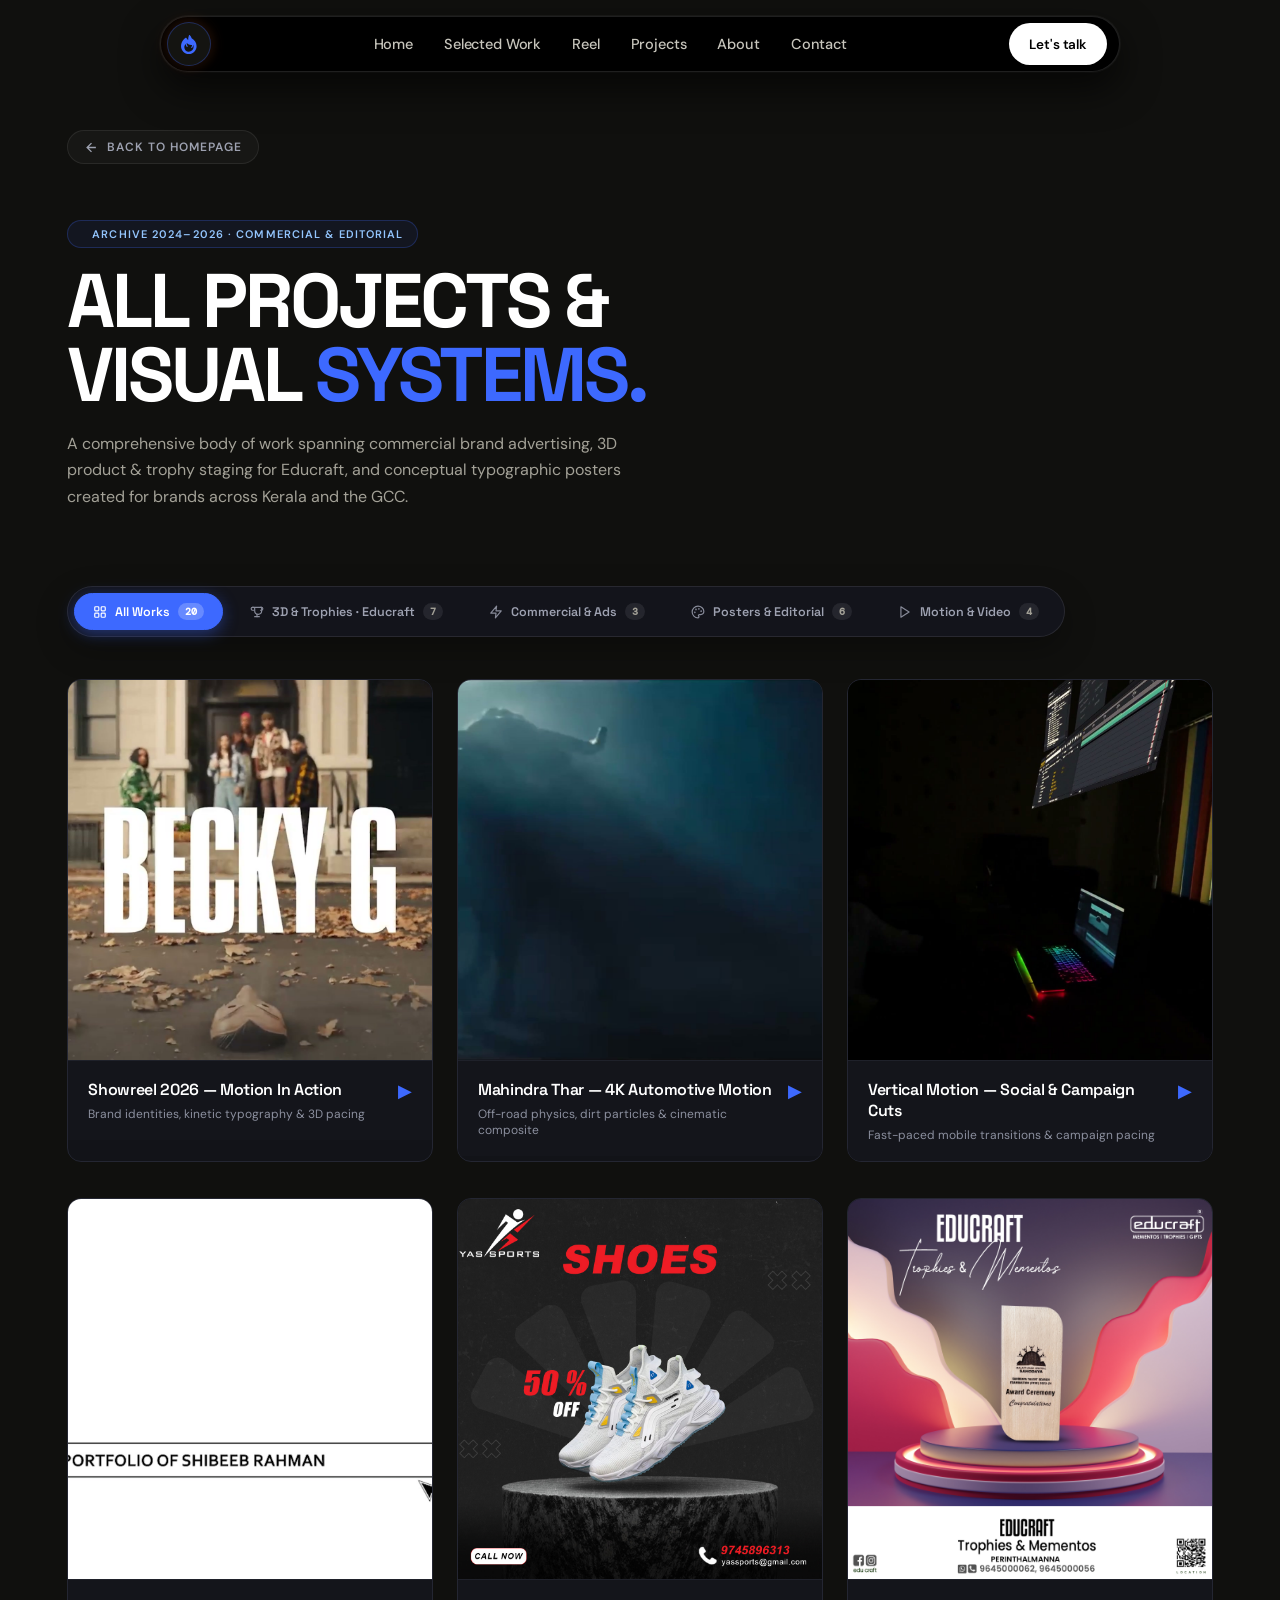
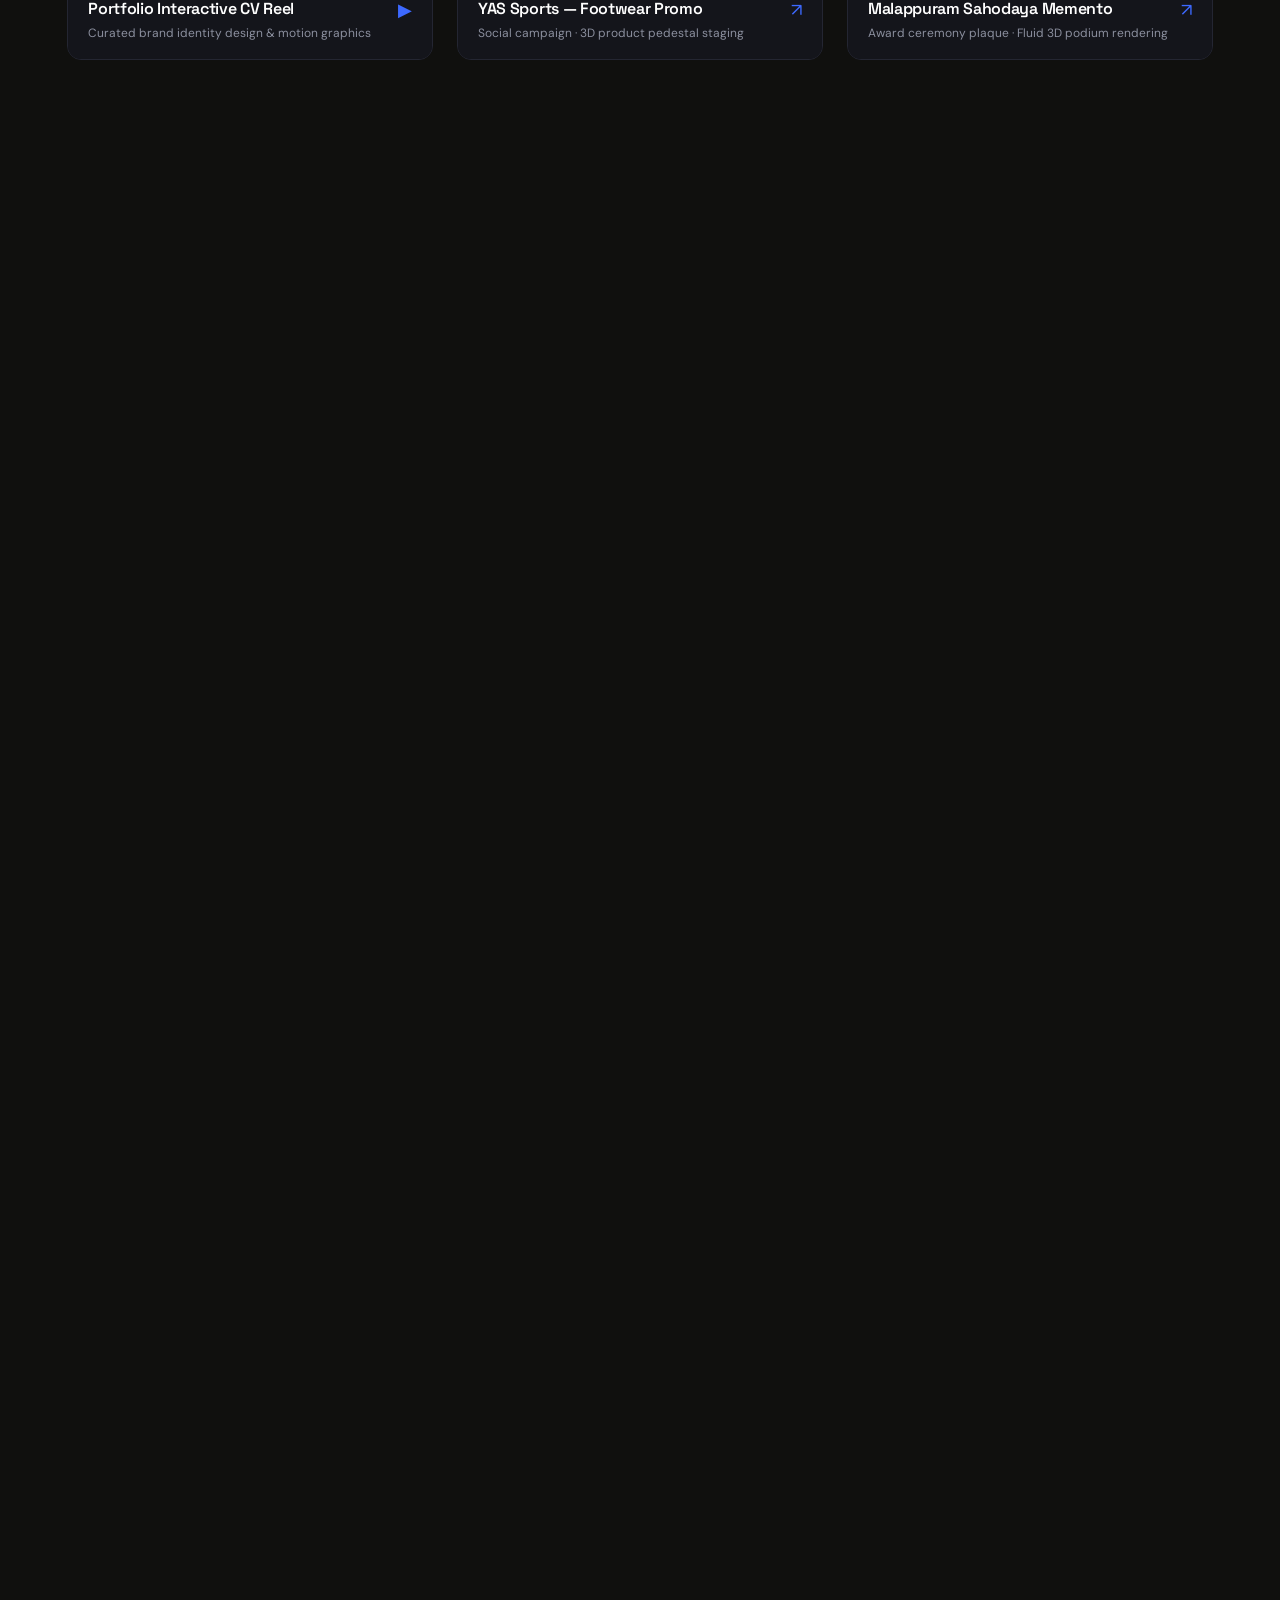
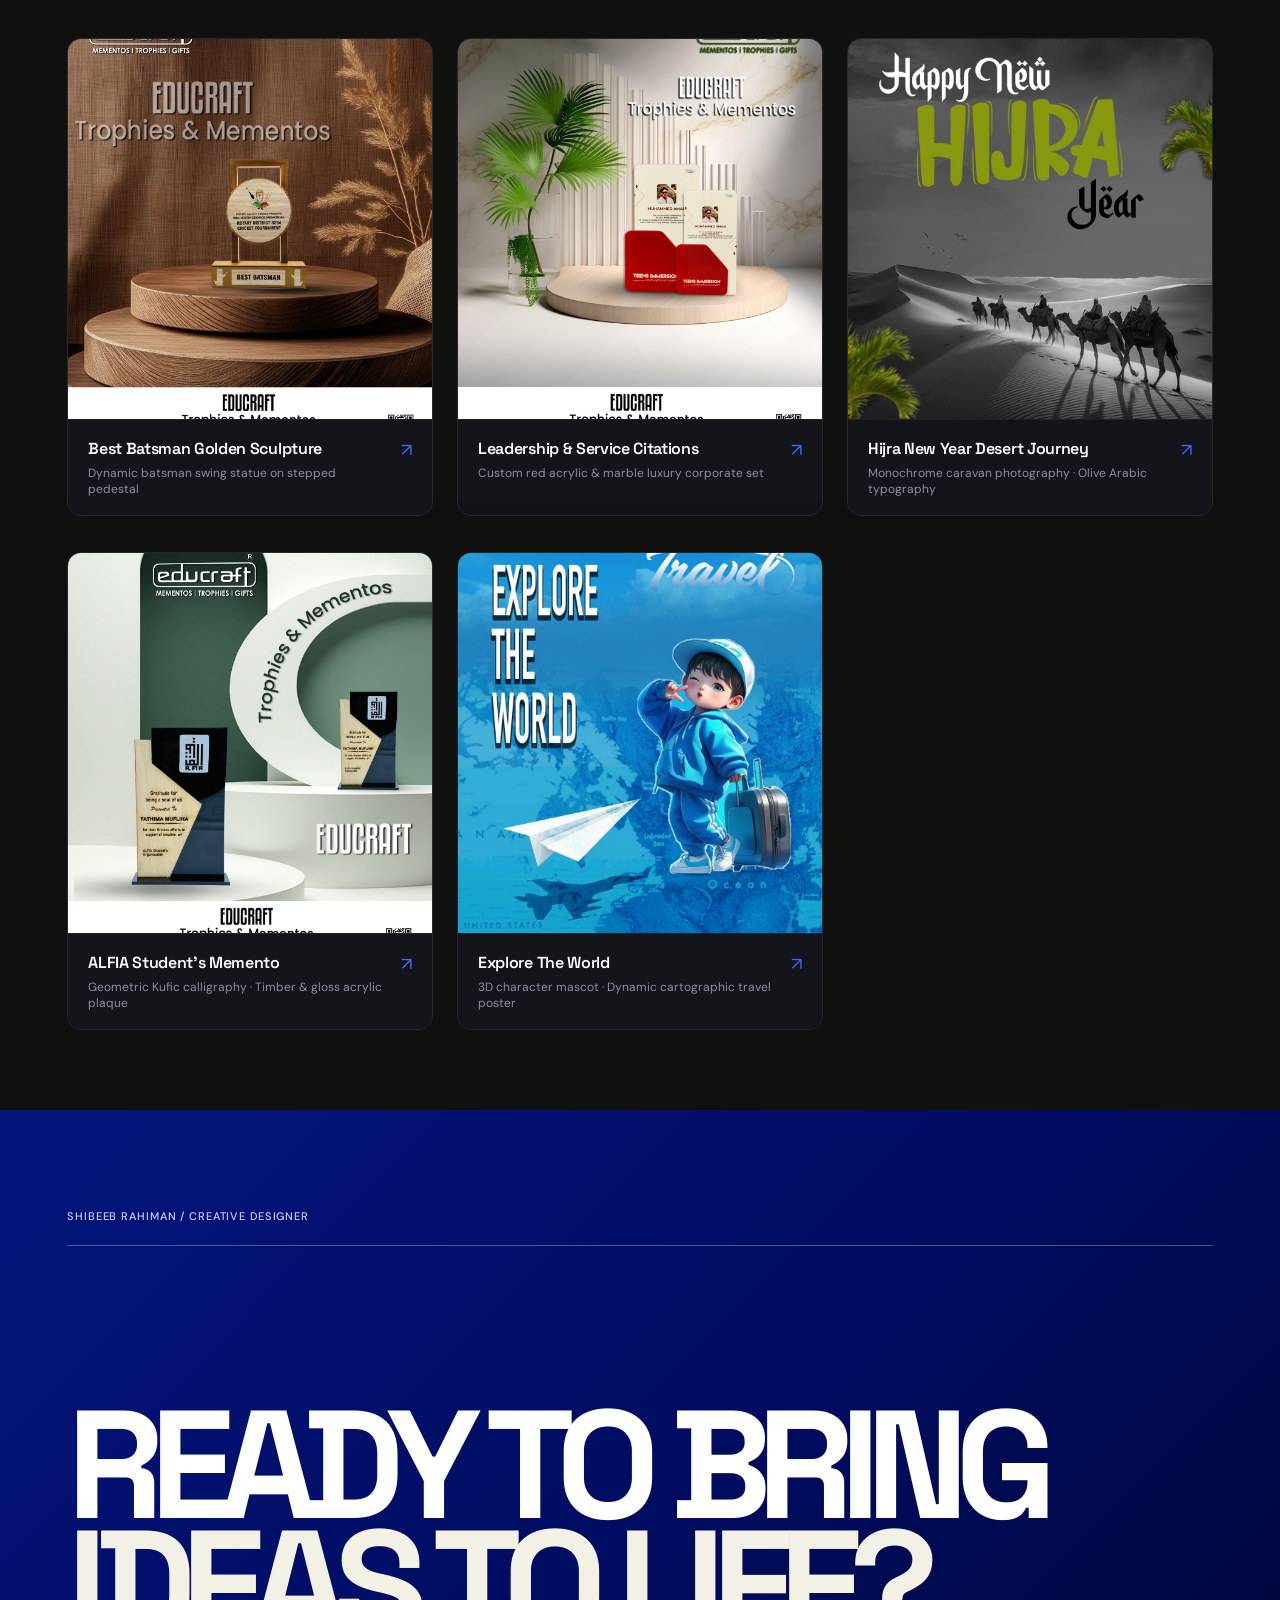
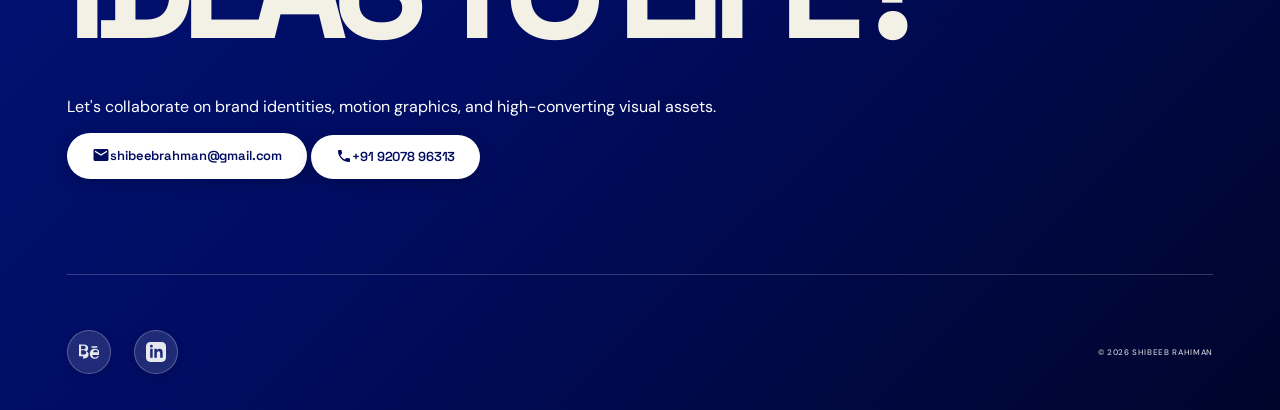
==== projects/index.html @ 52f2c15b "Add base href and directory index routes" ====
<!doctype html>
<html lang="en">
<head>
  <base href="/">
  <meta charset="utf-8">
  <meta name="viewport" content="width=device-width, initial-scale=1">
  <meta name="theme-color" content="#10100e">
  
  <!-- Primary Meta Tags -->
  <title>All Projects &amp; Visual Systems (20 Works) — Shibeeb Rahiman | Graphic &amp; Motion Designer</title>
  <meta name="title" content="All Projects &amp; Visual Systems (20 Works) — Shibeeb Rahiman | Graphic &amp; Motion Designer">
  <meta name="description" content="Explore all 20 commercial brand campaigns & motion films, 3D product &amp; trophy stagings for Educraft, and conceptual typography posters designed by Shibeeb Rahiman (Kerala &amp; Dubai).">
  <meta name="keywords" content="graphic designer portfolio, 3D product staging, educraft awards mementos, commercial poster design, motion designer kerala, brand identity designer dubai, sports typography poster">
  <meta name="author" content="Shibeeb Rahiman">
  <link rel="canonical" href="https://shibeeb-portfolio.onrender.com/projects">

  <!-- Open Graph / Facebook -->
  <meta property="og:type" content="website">
  <meta property="og:url" content="https://shibeeb-portfolio.onrender.com/projects">
  <meta property="og:title" content="All Projects &amp; Visual Systems (20 Works) — Shibeeb Rahiman">
  <meta property="og:description" content="Browse 20 client campaigns, 3D product stagings, and editorial typography posters with interactive category filters and high-res lightbox.">
  <meta property="og:image" content="assets/images/shibeeb-portrait.png">

  <!-- Twitter -->
  <meta property="twitter:card" content="summary_large_image">
  <meta property="twitter:url" content="https://shibeeb-portfolio.onrender.com/projects">
  <meta property="twitter:title" content="All Projects &amp; Visual Systems (20 Works) — Shibeeb Rahiman">
  <meta property="twitter:description" content="Commercial campaigns, 3D product &amp; trophy staging, motion films, and posters by Shibeeb Rahiman.">
  <meta property="twitter:image" content="assets/images/shibeeb-portrait.png">

  <!-- Geo & Local SEO -->
  <meta name="geo.region" content="IN-KL">
  <meta name="geo.placename" content="Kozhikode, Kerala, India">
  <meta name="geo.position" content="11.2588;75.7804">
  <meta name="ICBM" content="11.2588, 75.7804">

  <!-- Favicon -->
  <link rel="icon" type="image/svg+xml" href="assets/images/favicon.svg">
  <link rel="shortcut icon" href="assets/images/favicon.svg">

  <!-- Fonts -->
  <link rel="preconnect" href="https://fonts.googleapis.com">
  <link rel="preconnect" href="https://fonts.gstatic.com" crossorigin>
  <link href="https://fonts.googleapis.com/css2?family=DM+Mono:wght@400;500&family=DM+Sans:ital,wght@0,400;0,500;0,600;0,700;1,400;1,600&family=Space+Grotesk:wght@400;500;600;700&display=swap" rel="stylesheet">
  
  <!-- Stylesheets -->
  <link rel="stylesheet" href="assets/css/styles.css">

  <!-- JSON-LD Structured Data -->
  <script type="application/ld+json">
  {
    "@context": "https://schema.org",
    "@graph": [
      {
        "@type": "Person",
        "@id": "https://shibeeb-portfolio.onrender.com/#shibeeb-rahiman",
        "name": "Shibeeb Rahiman",
        "jobTitle": "Graphic & Motion Designer",
        "url": "https://shibeeb-portfolio.onrender.com/",
        "sameAs": [
          "https://www.behance.net",
          "https://www.linkedin.com"
        ]
      },
      {
        "@type": "CollectionPage",
        "@id": "https://shibeeb-portfolio.onrender.com/projects#collection",
        "url": "https://shibeeb-portfolio.onrender.com/projects",
        "name": "Complete Project Archive (20 Works) — Shibeeb Rahiman",
        "description": "Comprehensive gallery of 20 design projects spanning motion graphics, 3D trophy staging, commercial retail campaigns, and typography posters.",
        "isPartOf": { "@type": "WebSite", "url": "https://shibeeb-portfolio.onrender.com/" },
        "about": { "@id": "https://shibeeb-portfolio.onrender.com/#shibeeb-rahiman" }
      }
    ]
  }
  </script>
</head>
<body class="theme-obsidian">
  <div class="progress" id="progress"></div>
  <div class="pointer-glow" aria-hidden="true"></div>
  <div class="pill-nav-backdrop" id="pillNavBackdrop" aria-hidden="true"></div>

  <!-- Floating Pill Navbar -->
  <header class="pill-nav-container">
    <div class="pill-nav-bar" id="pillNav">
      <a class="pill-logo-btn" href="/" aria-label="Home" title="Shibeeb Rahiman">
        <span class="pill-flame-circle">
          <svg class="pill-flame-svg" viewBox="0 0 24 24" fill="none" xmlns="http://www.w3.org/2000/svg" aria-hidden="true">
            <path fill-rule="evenodd" clip-rule="evenodd" d="M12.7 2.1C12.4 2 12.1 2.2 12 2.5C11.3 4.5 11 6.2 11.1 7.7C10.4 7.1 9.7 6.3 9.2 5.4C9 5.1 8.6 5 8.3 5.2C7.1 5.9 6.1 6.9 5.3 8.1C4 9.9 3.3 12.1 3.3 14.4C3.3 19.1 7.1 22.9 11.8 22.9C16.5 22.9 20.3 19.1 20.3 14.4C20.3 10.7 18 7.4 14.9 5.7C14.5 4.4 13.8 3.2 12.7 2.1ZM11.8 20.4C9.1 20.4 6.9 18.2 6.9 15.5C6.9 14.1 7.5 12.9 8.4 12C8.5 13.1 8.9 14.1 9.5 15C9.7 15.3 10.1 15.3 10.4 15.1C10.7 14.9 10.7 14.5 10.5 14.2C9.8 13.3 9.4 12.1 9.5 10.9C10.8 12.2 12.5 13.1 14.4 13.1C14.8 13.1 15.1 13.1 15.4 13C15.3 13.9 15 14.7 14.5 15.4C14.3 15.7 14.4 16.1 14.7 16.3C15 16.5 15.3 16.4 15.5 16.1C16.2 15.1 16.6 14 16.7 12.8C16.9 13.5 17 14.3 17 15.1C17 18.2 14.7 20.4 11.8 20.4Z" fill="#3d69ff"/>
          </svg>
        </span>
      </a>

      <nav class="pill-nav-links" id="navlinks" aria-label="Main Navigation">
        <a href="/" class="pill-nav-item">Home</a>
        <a href="/#work" class="pill-nav-item">Selected Work</a>
        <a href="/#showreel" class="pill-nav-item">Reel</a>
        <a href="/projects" class="pill-nav-item active">Projects</a>
        <a href="/#about" class="pill-nav-item">About</a>
        <a href="#contact" class="pill-nav-item">Contact</a>
      </nav>

      <div class="pill-nav-right">
        <a href="/#contact" class="pill-email-btn" id="pillEmailBtn" aria-label="Let's talk">
          <span class="pill-email-text" id="pillEmailText">Let's talk</span>
        </a>

        <button class="pill-menu-toggle" id="pillMenuToggle" aria-label="Toggle navigation menu" aria-expanded="false">
          <svg class="icon-hamburger" viewBox="0 0 24 24" width="18" height="18" stroke="#ffffff" stroke-width="2.2" stroke-linecap="round" fill="none" aria-hidden="true">
            <line x1="4" y1="7" x2="20" y2="7"></line>
            <line x1="4" y1="17" x2="20" y2="17"></line>
          </svg>
          <svg class="icon-close" viewBox="0 0 24 24" width="18" height="18" stroke="#ffffff" stroke-width="2.4" stroke-linecap="round" fill="none" aria-hidden="true">
            <line x1="18" y1="6" x2="6" y2="18"></line>
            <line x1="6" y1="6" x2="18" y2="18"></line>
          </svg>
        </button>
      </div>
    </div>

    <!-- Mobile Dropdown Menu -->
    <div class="pill-mobile-dropdown" id="pillMobileDropdown" aria-hidden="true">
      <nav class="mobile-nav-list" aria-label="Mobile Navigation">
        <a href="/" class="mobile-nav-link">Home</a>
        <a href="/#work" class="mobile-nav-link">Selected Work</a>
        <a href="/#showreel" class="mobile-nav-link">Reel</a>
        <a href="/projects" class="mobile-nav-link active">Projects ↗</a>
        <a href="/#about" class="mobile-nav-link">About</a>
        <a href="/#contact" class="mobile-nav-link">Contact</a>
        <div class="mobile-nav-divider"></div>
        <a href="/#contact" class="mobile-talk-cta">
          <span>Let's talk</span>
          <svg viewBox="0 0 24 24" width="16" height="16" fill="none" stroke="currentColor" stroke-width="2"><path d="M5 12h14M12 5l7 7-7 7"/></svg>
        </a>
      </nav>
    </div>
  </header>

  <main class="projects-page-wrap wrap">
    <!-- Top Action Breadcrumb Bar -->
    <div style="display: flex; justify-content: space-between; align-items: center; margin-bottom: 24px;">
      <a href="/" class="projects-back-btn">
        <svg viewBox="0 0 24 24" width="15" height="15" fill="none" stroke="currentColor" stroke-width="2.2"><path d="M19 12H5M12 19l-7-7 7-7"/></svg>
        <span>BACK TO HOMEPAGE</span>
      </a>
      
    </div>

    <!-- Elevated Page Header & Capsule Stats -->
    <div class="projects-header-grid">
      <div class="projects-header-left">
        <div class="archive-live-pill">
          <span class="pulse-dot"></span>
          <span>ARCHIVE 2024–2026 · COMMERCIAL &amp; EDITORIAL</span>
        </div>
        <h1>ALL PROJECTS &amp;<br>VISUAL <span>SYSTEMS.</span></h1>
        <p class="projects-lead-text">A comprehensive body of work spanning commercial brand advertising, 3D product &amp; trophy staging for Educraft, and conceptual typographic posters created for brands across Kerala and the GCC.</p>
      </div>
    </div>

    <!-- Category Filter Tabs with SVG Icons and Count Badges -->
    <div class="work-filter-bar" role="tablist" aria-label="Filter works by category">
      <button type="button" class="work-filter-pill active" data-filter="all">
        <svg class="filter-tab-svg" viewBox="0 0 24 24" width="14" height="14" fill="none" stroke="currentColor" stroke-width="2" stroke-linecap="round" stroke-linejoin="round" aria-hidden="true">
          <rect x="3" y="3" width="7" height="7" rx="1.5"></rect>
          <rect x="14" y="3" width="7" height="7" rx="1.5"></rect>
          <rect x="14" y="14" width="7" height="7" rx="1.5"></rect>
          <rect x="3" y="14" width="7" height="7" rx="1.5"></rect>
        </svg>
        <span>All Works</span>
        <span class="tab-count">20</span>
      </button>
      <button type="button" class="work-filter-pill" data-filter="educraft">
        <svg class="filter-tab-svg" viewBox="0 0 24 24" width="14" height="14" fill="none" stroke="currentColor" stroke-width="2" stroke-linecap="round" stroke-linejoin="round" aria-hidden="true">
          <path d="M6 9H4.5a2.5 2.5 0 0 1 0-5H6"></path>
          <path d="M18 9h1.5a2.5 2.5 0 0 0 0-5H18"></path>
          <path d="M4 4h16v6a6 6 0 0 1-12 0V4z"></path>
          <path d="M12 16v4"></path>
          <path d="M8 20h8"></path>
        </svg>
        <span>3D &amp; Trophies · Educraft</span>
        <span class="tab-count">7</span>
      </button>
      <button type="button" class="work-filter-pill" data-filter="ads">
        <svg class="filter-tab-svg" viewBox="0 0 24 24" width="14" height="14" fill="none" stroke="currentColor" stroke-width="2" stroke-linecap="round" stroke-linejoin="round" aria-hidden="true">
          <polygon points="13 2 3 14 12 14 11 22 21 10 12 10 13 2"></polygon>
        </svg>
        <span>Commercial &amp; Ads</span>
        <span class="tab-count">3</span>
      </button>
      <button type="button" class="work-filter-pill" data-filter="posters">
        <svg class="filter-tab-svg" viewBox="0 0 24 24" width="14" height="14" fill="none" stroke="currentColor" stroke-width="2" stroke-linecap="round" stroke-linejoin="round" aria-hidden="true">
          <circle cx="13.5" cy="6.5" r=".5" fill="currentColor"></circle>
          <circle cx="17.5" cy="10.5" r=".5" fill="currentColor"></circle>
          <circle cx="8.5" cy="7.5" r=".5" fill="currentColor"></circle>
          <circle cx="6.5" cy="12.5" r=".5" fill="currentColor"></circle>
          <path d="M12 2C6.5 2 2 6.5 2 12s4.5 10 10 10c.926 0 1.648-.746 1.648-1.688 0-.437-.18-.835-.437-1.125-.29-.289-.438-.652-.438-1.125a1.64 1.64 0 0 1 1.668-1.668h1.996c3.051 0 5.555-2.503 5.555-5.554C21.965 6.012 17.461 2 12 2z"></path>
        </svg>
        <span>Posters &amp; Editorial</span>
        <span class="tab-count">6</span>
      </button>
      <button type="button" class="work-filter-pill" data-filter="motion">
        <svg class="filter-tab-svg" viewBox="0 0 24 24" width="14" height="14" fill="none" stroke="currentColor" stroke-width="2" stroke-linecap="round" stroke-linejoin="round" aria-hidden="true">
          <polygon points="5 3 19 12 5 21 5 3"></polygon>
        </svg>
        <span>Motion &amp; Video</span>
        <span class="tab-count">4</span>
      </button>
    </div>

    <!-- Full 20 Project Grid -->
    <div class="portfolio-grid" id="portfolioGrid">
        <!-- Motion 1: Showreel 2026 -->
        <article class="portfolio-card reveal" data-category="motion" data-index="0" data-src="assets/images/posters/showreel-thumb.jpg" data-video-src="assets/videos/shibeeb-showreel.mp4" data-title="Showreel 2026 — Motion In Action" data-badge="SHOWREEL · 00:30" data-desc="Brand identities, kinetic typography &amp; 3D pacing">
          <div class="portfolio-img-box">
            <img src="assets/images/posters/showreel-thumb.jpg" alt="Showreel 2026 Motion Direction" loading="lazy">
            <div class="portfolio-zoom-hint mono">WATCH FILM ▶</div>
          </div>
          <div class="project-caption">
            <div>
              <h3>Showreel 2026 — Motion In Action</h3>
              <p>Brand identities, kinetic typography &amp; 3D pacing</p>
            </div>
            <span class="card-arrow" aria-hidden="true">▶</span>
          </div>
        </article>

        <!-- Motion 2: Mahindra Thar 4K -->
        <article class="portfolio-card reveal" data-category="motion" data-index="1" data-src="assets/images/posters/car-video-thumb.jpg" data-video-src="assets/videos/cinematic-car-reel.mp4" data-title="Mahindra Thar — 4K Automotive Motion" data-badge="AUTOMOTIVE · 00:58" data-desc="Off-road physics, dirt particles &amp; cinematic composite">
          <div class="portfolio-img-box">
            <img src="assets/images/posters/car-video-thumb.jpg" alt="Mahindra Thar 4K Automotive Reel" loading="lazy">
            <div class="portfolio-zoom-hint mono">WATCH FILM ▶</div>
          </div>
          <div class="project-caption">
            <div>
              <h3>Mahindra Thar — 4K Automotive Motion</h3>
              <p>Off-road physics, dirt particles &amp; cinematic composite</p>
            </div>
            <span class="card-arrow" aria-hidden="true">▶</span>
          </div>
        </article>

        <!-- Motion 3: Vertical Social Reel -->
        <article class="portfolio-card reveal" data-category="motion" data-index="2" data-src="assets/images/posters/final-out-thumb.jpg" data-video-src="assets/videos/social-motion-reel.mp4" data-title="Vertical Motion — Social &amp; Campaign Cuts" data-badge="SOCIAL REEL · 00:24" data-desc="Fast-paced mobile transitions &amp; campaign pacing">
          <div class="portfolio-img-box">
            <img src="assets/images/posters/final-out-thumb.jpg" alt="Vertical Motion Campaign Cut" loading="lazy">
            <div class="portfolio-zoom-hint mono">WATCH FILM ▶</div>
          </div>
          <div class="project-caption">
            <div>
              <h3>Vertical Motion — Social &amp; Campaign Cuts</h3>
              <p>Fast-paced mobile transitions &amp; campaign pacing</p>
            </div>
            <span class="card-arrow" aria-hidden="true">▶</span>
          </div>
        </article>

        <!-- Motion 4: Portfolio Interactive CV -->
        <article class="portfolio-card reveal" data-category="motion" data-index="3" data-src="assets/images/posters/reel-frame.jpg" data-video-src="assets/videos/shibeeb-cv.mp4" data-title="Portfolio Interactive CV Reel" data-badge="PORTFOLIO · 00:46" data-desc="Curated brand identity design &amp; motion graphics">
          <div class="portfolio-img-box">
            <img src="assets/images/posters/reel-frame.jpg" alt="Portfolio Interactive CV Reel" loading="lazy">
            <div class="portfolio-zoom-hint mono">WATCH FILM ▶</div>
          </div>
          <div class="project-caption">
            <div>
              <h3>Portfolio Interactive CV Reel</h3>
              <p>Curated brand identity design &amp; motion graphics</p>
            </div>
            <span class="card-arrow" aria-hidden="true">▶</span>
          </div>
        </article>

        <!-- 1: YAS Sports — Footwear Promo -->
        <article class="portfolio-card reveal" data-category="ads" data-index="0" data-src="assets/images/posters/yas-sports-shoes-promo.jpg" data-title="YAS Sports — Footwear Promo" data-badge="COMMERCIAL AD" data-desc="Social campaign · 3D product pedestal staging">
          <div class="portfolio-img-box">
            <img src="assets/images/posters/yas-sports-shoes-promo.jpg" alt="YAS Sports 50% Off Footwear Campaign" loading="lazy">
            <div class="portfolio-zoom-hint mono">VIEW FULL ↗</div>
          </div>
          <div class="project-caption">
            <div>
              <h3>YAS Sports — Footwear Promo</h3>
              <p>Social campaign · 3D product pedestal staging</p>
            </div>
            <span class="card-arrow" aria-hidden="true">↗</span>
          </div>
        </article>

        <!-- 2: Malappuram Sahodaya Memento -->
        <article class="portfolio-card reveal" data-category="educraft" data-index="1" data-src="assets/images/posters/educraft-sahodaya-memento.png" data-title="Malappuram Sahodaya Memento" data-badge="3D PRODUCT · EDUCRAFT" data-desc="Award ceremony plaque · Fluid 3D podium rendering">
          <div class="portfolio-img-box">
            <img src="assets/images/posters/educraft-sahodaya-memento.png" alt="Malappuram Sahodaya Award Ceremony Memento" loading="lazy">
            <div class="portfolio-zoom-hint mono">VIEW FULL ↗</div>
          </div>
          <div class="project-caption">
            <div>
              <h3>Malappuram Sahodaya Memento</h3>
              <p>Award ceremony plaque · Fluid 3D podium rendering</p>
            </div>
            <span class="card-arrow" aria-hidden="true">↗</span>
          </div>
        </article>

        <!-- 3: Sachin Tendulkar Tribute -->
        <article class="portfolio-card reveal" data-category="posters" data-index="2" data-src="assets/images/posters/sachin-tendulkar-god-of-cricket.jpg" data-title="Sachin Tendulkar Tribute" data-badge="SPORTS POSTER" data-desc="Monochrome triptych study · Celebratory typography">
          <div class="portfolio-img-box">
            <img src="assets/images/posters/sachin-tendulkar-god-of-cricket.jpg" alt="Sachin Tendulkar God of Cricket Typography Poster" loading="lazy">
            <div class="portfolio-zoom-hint mono">VIEW FULL ↗</div>
          </div>
          <div class="project-caption">
            <div>
              <h3>Sachin Tendulkar Tribute</h3>
              <p>Monochrome triptych study · Celebratory typography</p>
            </div>
            <span class="card-arrow" aria-hidden="true">↗</span>
          </div>
        </article>

        <!-- 4: OffLimits Cricket Spikes -->
        <article class="portfolio-card reveal" data-category="ads" data-index="3" data-src="assets/images/posters/offlimits-cricket-shoes-ad.jpg" data-title="OffLimits Cricket Spikes" data-badge="COMMERCIAL AD" data-desc="Performance footwear launch · Dynamic turf particles">
          <div class="portfolio-img-box">
            <img src="assets/images/posters/offlimits-cricket-shoes-ad.jpg" alt="OffLimits Cricket Shoes Commercial Campaign" loading="lazy">
            <div class="portfolio-zoom-hint mono">VIEW FULL ↗</div>
          </div>
          <div class="project-caption">
            <div>
              <h3>OffLimits Cricket Spikes</h3>
              <p>Performance footwear launch · Dynamic turf particles</p>
            </div>
            <span class="card-arrow" aria-hidden="true">↗</span>
          </div>
        </article>

        <!-- 5: Championship Series Trophies -->
        <article class="portfolio-card reveal" data-category="educraft" data-index="4" data-src="assets/images/posters/educraft-podium-trophies.png" data-title="Championship Series Trophies" data-badge="3D STAGING · EDUCRAFT" data-desc="1st, 2nd & 3rd place podium · Polished acrylic & gold">
          <div class="portfolio-img-box">
            <img src="assets/images/posters/educraft-podium-trophies.png" alt="Educraft Podium Championship Series Trophies" loading="lazy">
            <div class="portfolio-zoom-hint mono">VIEW FULL ↗</div>
          </div>
          <div class="project-caption">
            <div>
              <h3>Championship Series Trophies</h3>
              <p>1st, 2nd & 3rd place podium · Polished acrylic & gold</p>
            </div>
            <span class="card-arrow" aria-hidden="true">↗</span>
          </div>
        </article>

        <!-- 6: Mahindra Thar: Explore The Impossible -->
        <article class="portfolio-card reveal" data-category="posters" data-index="5" data-src="assets/images/posters/mahindra-thar-automotive-poster.jpg" data-title="Mahindra Thar: Explore The Impossible" data-badge="AUTOMOTIVE POSTER" data-desc="Cinematic off-road composite · High-energy dirt trail">
          <div class="portfolio-img-box">
            <img src="assets/images/posters/mahindra-thar-automotive-poster.jpg" alt="Mahindra Thar Automotive Concept Poster" loading="lazy">
            <div class="portfolio-zoom-hint mono">VIEW FULL ↗</div>
          </div>
          <div class="project-caption">
            <div>
              <h3>Mahindra Thar: Explore The Impossible</h3>
              <p>Cinematic off-road composite · High-energy dirt trail</p>
            </div>
            <span class="card-arrow" aria-hidden="true">↗</span>
          </div>
        </article>

        <!-- 7: MN LY Menswear Fashion Hub -->
        <article class="portfolio-card reveal" data-category="ads" data-index="6" data-src="assets/images/posters/mnly-fashion-hub-launch.jpg" data-title="MN LY Menswear Fashion Hub" data-badge="BRAND LAUNCH" data-desc="Retail fashion launch · Modern warm neutral layout">
          <div class="portfolio-img-box">
            <img src="assets/images/posters/mnly-fashion-hub-launch.jpg" alt="MN LY Fashion Hub Retail Launch Poster" loading="lazy">
            <div class="portfolio-zoom-hint mono">VIEW FULL ↗</div>
          </div>
          <div class="project-caption">
            <div>
              <h3>MN LY Menswear Fashion Hub</h3>
              <p>Retail fashion launch · Modern warm neutral layout</p>
            </div>
            <span class="card-arrow" aria-hidden="true">↗</span>
          </div>
        </article>

        <!-- 8: Move Your World -->
        <article class="portfolio-card reveal" data-category="posters" data-index="7" data-src="assets/images/posters/move-your-world-poster.jpeg" data-title="Move Your World" data-badge="EDITORIAL POSTER" data-desc="Astronaut & planetary cosmic collage · Swiss type">
          <div class="portfolio-img-box">
            <img src="assets/images/posters/move-your-world-poster.jpeg" alt="Move Your World Conceptual Design Poster" loading="lazy">
            <div class="portfolio-zoom-hint mono">VIEW FULL ↗</div>
          </div>
          <div class="project-caption">
            <div>
              <h3>Move Your World</h3>
              <p>Astronaut & planetary cosmic collage · Swiss type</p>
            </div>
            <span class="card-arrow" aria-hidden="true">↗</span>
          </div>
        </article>

        <!-- 9: MSAT 2024 Excellence Award -->
        <article class="portfolio-card reveal" data-category="educraft" data-index="8" data-src="assets/images/posters/educraft-msat-excellence-award.png" data-title="MSAT 2024 Excellence Award" data-badge="AWARD DESIGN · EDUCRAFT" data-desc="Star & wing gold insignia · Laser-cut clear acrylic">
          <div class="portfolio-img-box">
            <img src="assets/images/posters/educraft-msat-excellence-award.png" alt="MSAT 2024 Academic Excellence Award Memento" loading="lazy">
            <div class="portfolio-zoom-hint mono">VIEW FULL ↗</div>
          </div>
          <div class="project-caption">
            <div>
              <h3>MSAT 2024 Excellence Award</h3>
              <p>Star & wing gold insignia · Laser-cut clear acrylic</p>
            </div>
            <span class="card-arrow" aria-hidden="true">↗</span>
          </div>
        </article>

        <!-- 10: World Population Day -->
        <article class="portfolio-card reveal" data-category="posters" data-index="9" data-src="assets/images/posters/world-population-day-poster.jpg" data-title="World Population Day" data-badge="AWARENESS POSTER" data-desc="Minimalist continuous line-art · Planetary demographic">
          <div class="portfolio-img-box">
            <img src="assets/images/posters/world-population-day-poster.jpg" alt="World Population Day Conceptual Line Art Poster" loading="lazy">
            <div class="portfolio-zoom-hint mono">VIEW FULL ↗</div>
          </div>
          <div class="project-caption">
            <div>
              <h3>World Population Day</h3>
              <p>Minimalist continuous line-art · Planetary demographic</p>
            </div>
            <span class="card-arrow" aria-hidden="true">↗</span>
          </div>
        </article>

        <!-- 11: Rotary Cricket League Set -->
        <article class="portfolio-card reveal" data-category="educraft" data-index="10" data-src="assets/images/posters/educraft-rotary-cricket-awards.png" data-title="Rotary Cricket League Set" data-badge="SPORTS TROPHIES · EDUCRAFT" data-desc="Bowler & batsman cutouts on frosted trophy bases">
          <div class="portfolio-img-box">
            <img src="assets/images/posters/educraft-rotary-cricket-awards.png" alt="Rotary Cricket League Custom Tournament Trophies" loading="lazy">
            <div class="portfolio-zoom-hint mono">VIEW FULL ↗</div>
          </div>
          <div class="project-caption">
            <div>
              <h3>Rotary Cricket League Set</h3>
              <p>Bowler & batsman cutouts on frosted trophy bases</p>
            </div>
            <span class="card-arrow" aria-hidden="true">↗</span>
          </div>
        </article>

        <!-- 12: Best Batsman Golden Sculpture -->
        <article class="portfolio-card reveal" data-category="educraft" data-index="11" data-src="assets/images/posters/educraft-best-batsman-award.png" data-title="Best Batsman Golden Sculpture" data-badge="3D PRODUCT · EDUCRAFT" data-desc="Dynamic batsman swing statue on stepped pedestal">
          <div class="portfolio-img-box">
            <img src="assets/images/posters/educraft-best-batsman-award.png" alt="Educraft Best Batsman Golden Cricket Trophy" loading="lazy">
            <div class="portfolio-zoom-hint mono">VIEW FULL ↗</div>
          </div>
          <div class="project-caption">
            <div>
              <h3>Best Batsman Golden Sculpture</h3>
              <p>Dynamic batsman swing statue on stepped pedestal</p>
            </div>
            <span class="card-arrow" aria-hidden="true">↗</span>
          </div>
        </article>

        <!-- 13: Leadership & Service Citations -->
        <article class="portfolio-card reveal" data-category="educraft" data-index="12" data-src="assets/images/posters/educraft-leadership-acrylic-plaque.png" data-title="Leadership & Service Citations" data-badge="CORPORATE AWARDS" data-desc="Custom red acrylic & marble luxury corporate set">
          <div class="portfolio-img-box">
            <img src="assets/images/posters/educraft-leadership-acrylic-plaque.png" alt="Educraft Corporate Leadership Recognition Plaques" loading="lazy">
            <div class="portfolio-zoom-hint mono">VIEW FULL ↗</div>
          </div>
          <div class="project-caption">
            <div>
              <h3>Leadership & Service Citations</h3>
              <p>Custom red acrylic & marble luxury corporate set</p>
            </div>
            <span class="card-arrow" aria-hidden="true">↗</span>
          </div>
        </article>

        <!-- 14: Hijra New Year Desert Journey -->
        <article class="portfolio-card reveal" data-category="posters" data-index="13" data-src="assets/images/posters/hijra-new-year-poster.jpg" data-title="Hijra New Year Desert Journey" data-badge="CULTURAL DESIGN" data-desc="Monochrome caravan photography · Olive Arabic typography">
          <div class="portfolio-img-box">
            <img src="assets/images/posters/hijra-new-year-poster.jpg" alt="Happy New Hijra Year Desert Journey Poster" loading="lazy">
            <div class="portfolio-zoom-hint mono">VIEW FULL ↗</div>
          </div>
          <div class="project-caption">
            <div>
              <h3>Hijra New Year Desert Journey</h3>
              <p>Monochrome caravan photography · Olive Arabic typography</p>
            </div>
            <span class="card-arrow" aria-hidden="true">↗</span>
          </div>
        </article>

        <!-- 15: ALFIA Student's Memento -->
        <article class="portfolio-card reveal" data-category="educraft" data-index="14" data-src="assets/images/posters/educraft-arabic-calligraphy-memento.png" data-title="ALFIA Student's Memento" data-badge="ARABIC TYPE · EDUCRAFT" data-desc="Geometric Kufic calligraphy · Timber & gloss acrylic plaque">
          <div class="portfolio-img-box">
            <img src="assets/images/posters/educraft-arabic-calligraphy-memento.png" alt="ALFIA Arabic Calligraphy Wood & Acrylic Memento" loading="lazy">
            <div class="portfolio-zoom-hint mono">VIEW FULL ↗</div>
          </div>
          <div class="project-caption">
            <div>
              <h3>ALFIA Student's Memento</h3>
              <p>Geometric Kufic calligraphy · Timber & gloss acrylic plaque</p>
            </div>
            <span class="card-arrow" aria-hidden="true">↗</span>
          </div>
        </article>

        <!-- 16: Explore The World -->
        <article class="portfolio-card reveal" data-category="posters" data-index="15" data-src="assets/images/posters/explore-the-world-travel-poster.jpg" data-title="Explore The World" data-badge="TRAVEL POSTER" data-desc="3D character mascot · Dynamic cartographic travel poster">
          <div class="portfolio-img-box">
            <img src="assets/images/posters/explore-the-world-travel-poster.jpg" alt="Explore The World 3D Travel Character Poster" loading="lazy">
            <div class="portfolio-zoom-hint mono">VIEW FULL ↗</div>
          </div>
          <div class="project-caption">
            <div>
              <h3>Explore The World</h3>
              <p>3D character mascot · Dynamic cartographic travel poster</p>
            </div>
            <span class="card-arrow" aria-hidden="true">↗</span>
          </div>
        </article>
    </div>
  </main>

  <!-- Master Footer -->
  <footer id="contact" class="footer section">
    <div class="wrap footer-wrap">
      <div class="footer-top">
        <span class="mono">SHIBEEB RAHIMAN / CREATIVE DESIGNER</span>
        <div class="availability mono"><span class="pulse-dot"></span>AVAILABLE FOR SELECT PROJECTS · 2026</div>
      </div>
      <div class="footer-middle">
        <div class="footer-cta-col">
          <h2>READY TO BRING<br><span>IDEAS TO LIFE?</span></h2>
          <p>Let's collaborate on brand identities, motion graphics, and high-converting visual assets.</p>
          <div class="footer-action-row">
            <a href="mailto:shibeebrahman@gmail.com" class="contact-pill-button contact-pill-button-main" aria-label="Contact Shibeeb Rahiman">
              <span class="contact-pill-icon">
                <svg viewBox="0 0 24 24" width="18" height="18" fill="currentColor" aria-hidden="true">
                  <path d="M20 4H4c-1.1 0-1.99.9-1.99 2L2 18c0 1.1.9 2 2 2h16c1.1 0 2-.9 2-2V6c0-1.1-.9-2-2-2zm0 4l-8 5-8-5V6l8 5 8-5v2z"/>
                </svg>
              </span>
              <span class="contact-pill-label">shibeebrahman@gmail.com</span>
            </a>
            <a href="tel:+919207896313" class="contact-pill-button contact-pill-button-sub" aria-label="Call Shibeeb Rahiman">
              <span class="contact-pill-icon">
                <svg viewBox="0 0 24 24" width="16" height="16" fill="currentColor" aria-hidden="true">
                  <path d="M6.62 10.79c1.44 2.83 3.76 5.14 6.59 6.59l2.2-2.2c.27-.27.67-.36 1.02-.24 1.12.37 2.33.57 3.57.57.55 0 1 .45 1 1V20c0 .55-.45 1-1 1-9.39 0-17-7.61-17-17 0-.55.45-1 1-1h3.5c.55 0 1 .45 1 1 0 1.25.2 2.45.57 3.57.11.35.03.74-.25 1.02l-2.2 2.2z"/>
                </svg>
              </span>
              <span class="contact-pill-label">+91 92078 96313</span>
            </a>
          </div>
        </div>
      </div>
      <div class="footer-bottom">
        <div class="footer-links">
          <a href="https://www.behance.net" target="_blank" rel="noreferrer" class="social-logo-btn" aria-label="Behance" title="Behance">
            <svg viewBox="0 0 24 24" width="20" height="20" fill="currentColor" aria-hidden="true">
              <path d="M22 7h-7v-2h7v2zm1.726 10c-.442 1.297-2.029 3-4.726 3-3.659 0-6-2.585-6-6 0-3.568 2.46-6 6-6 3.659 0 5.86 2.585 5.86 6 0 .585-.069 1.144-.19 1.637h-8.795c.21 2.056 1.776 3.069 3.292 3.069 1.357 0 2.352-.644 2.809-1.706h1.75zm-6.851-4.706h5.836c-.161-1.758-1.503-2.694-2.899-2.694-1.536 0-2.738.936-2.937 2.694zm-11.875 4.706h-5v-14h5.666c3.272 0 5.334 1.637 5.334 4.397 0 1.62-.843 2.91-2.196 3.616 1.758.644 2.696 2.196 2.696 4.093 0 3.013-2.327 4.894-6.5 4.894zm-2.5-8.25h2.833c1.611 0 2.667-.78 2.667-2.147 0-1.32-.984-2.103-2.617-2.103h-2.883v4.25zm0 6.25h3.083c1.782 0 3.084-.887 3.084-2.472 0-1.637-1.34-2.528-3.134-2.528h-3.033v5z"/>
            </svg>
          </a>
          <a href="https://www.linkedin.com" target="_blank" rel="noreferrer" class="social-logo-btn" aria-label="LinkedIn" title="LinkedIn">
            <svg viewBox="0 0 24 24" width="20" height="20" fill="currentColor" aria-hidden="true">
              <path d="M19 0h-14c-2.761 0-5 2.239-5 5v14c0 2.761 2.239 5 5 5h14c2.762 0 5-2.239 5-5v-14c0-2.761-2.238-5-5-5zm-11 19h-3v-11h3v11zm-1.5-12.268c-.966 0-1.75-.79-1.75-1.764s.784-1.764 1.75-1.764 1.75.79 1.75 1.764-.783 1.764-1.75 1.764zm13.5 12.268h-3v-5.604c0-3.368-4-3.113-4 0v5.604h-3v-11h3v1.765c1.396-2.586 7-2.777 7 2.476v6.759z"/>
            </svg>
          </a>
        </div>
        <span class="mono copyright">© 2026 SHIBEEB RAHIMAN</span>
      </div>
    </div>
  </footer>

  <!-- Floating Back to Top Button -->
  <button type="button" class="back-to-top" id="backToTopBtn" aria-label="Back to top" title="Back to top">
    <svg class="back-to-top-icon" viewBox="0 0 24 24" width="16" height="16" fill="none" stroke="currentColor" stroke-width="2.6" stroke-linecap="round" stroke-linejoin="round" aria-hidden="true">
      <path d="M18 15l-6-6-6 6"/>
    </svg>
    <span class="back-to-top-text">TOP</span>
  </button>

  <!-- Interactive Fullscreen Lightbox Modal -->
  <div class="project-lightbox" id="projectLightbox" aria-hidden="true" role="dialog" aria-modal="true" aria-label="Project Preview">
    <div class="lightbox-backdrop" id="lightboxBackdrop"></div>
    <div class="lightbox-stage">
      <button type="button" class="lightbox-close-btn" id="lightboxCloseBtn" aria-label="Close preview">
        <svg viewBox="0 0 24 24" width="22" height="22" stroke="currentColor" stroke-width="2.2" fill="none"><line x1="18" y1="6" x2="6" y2="18"></line><line x1="6" y1="6" x2="18" y2="18"></line></svg>
      </button>
      <button type="button" class="lightbox-nav-btn lightbox-prev-btn" id="lightboxPrevBtn" aria-label="Previous artwork">
        <svg viewBox="0 0 24 24" width="24" height="24" stroke="currentColor" stroke-width="2.4" fill="none"><polyline points="15 18 9 12 15 6"></polyline></svg>
      </button>
      <button type="button" class="lightbox-nav-btn lightbox-next-btn" id="lightboxNextBtn" aria-label="Next artwork">
        <svg viewBox="0 0 24 24" width="24" height="24" stroke="currentColor" stroke-width="2.4" fill="none"><polyline points="9 18 15 12 9 6"></polyline></svg>
      </button>

      <div class="lightbox-body">
        <img class="lightbox-img" id="lightboxImg" src="" alt="">
        <video class="lightbox-video" id="lightboxVideo" controls playsinline style="display:none; width:100%; max-height:75vh; border-radius:12px; background:#000; outline:none;"></video>
        <div class="lightbox-caption-bar">
          <div class="lightbox-text">
            <span class="lightbox-badge mono" id="lightboxBadge"></span>
            <h3 class="lightbox-title" id="lightboxTitle"></h3>
            <p class="lightbox-desc" id="lightboxDesc"></p>
          </div>
          <span class="lightbox-counter mono" id="lightboxCounter">01 / 20</span>
        </div>
      </div>
    </div>
  </div>

  <script src="assets/js/script.js"></script>
</body>
</html>
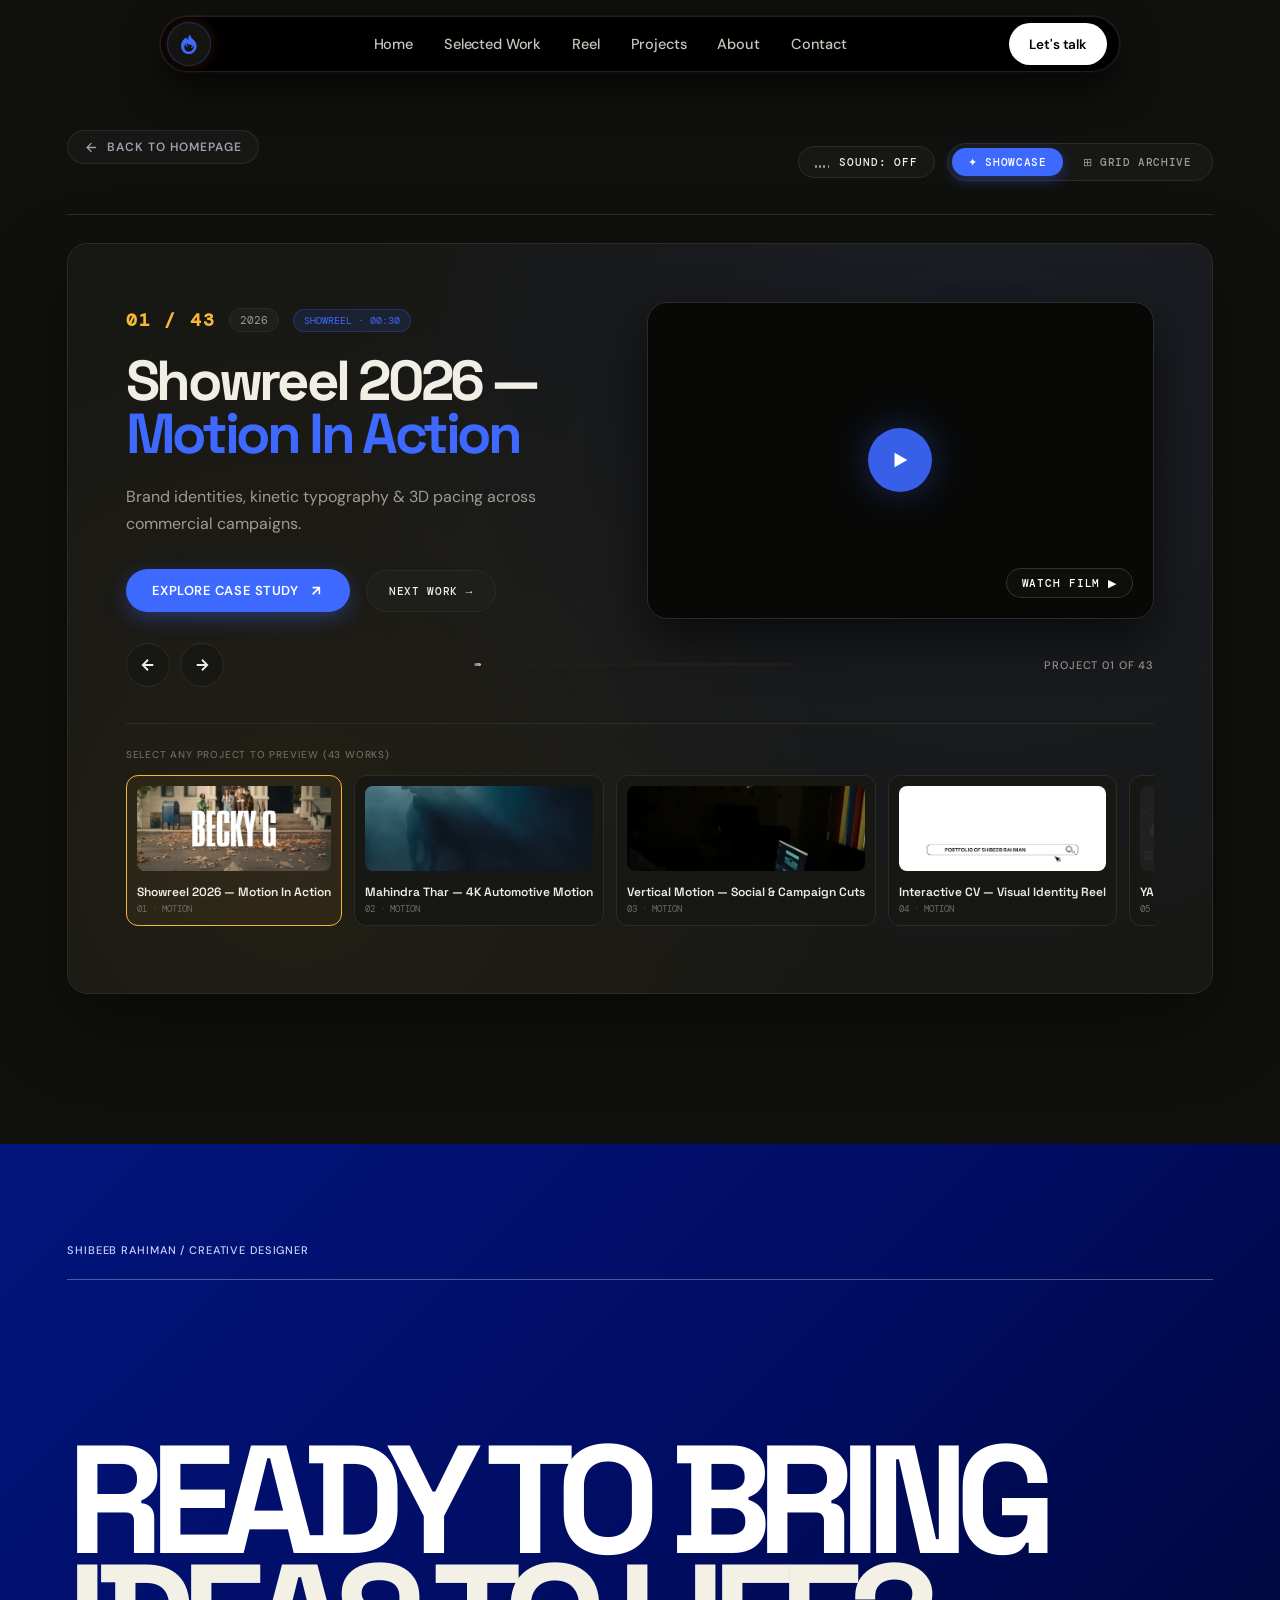
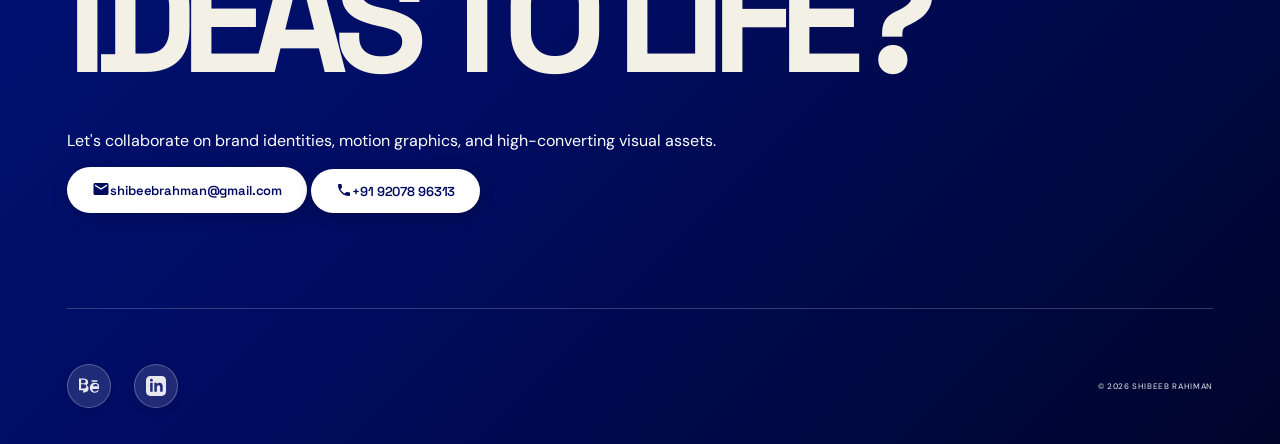
==== commit d6a21de2: "Add Diana Etuk editorial project system and dedicated case study pages" ====
--- a/projects/index.html
+++ b/projects/index.html
@@ -18,7 +18,7 @@
   <meta property="og:type" content="website">
   <meta property="og:url" content="https://shibeeb-portfolio.onrender.com/projects">
   <meta property="og:title" content="All Projects &amp; Visual Systems (20 Works) — Shibeeb Rahiman">
-  <meta property="og:description" content="Browse 20 client campaigns, 3D product stagings, and editorial typography posters with interactive category filters and high-res lightbox.">
+  <meta property="og:description" content="Browse 43 client campaigns, 3D product stagings, and editorial typography posters with interactive category filters and high-res lightbox.">
   <meta property="og:image" content="assets/images/shibeeb-portrait.png">
 
   <!-- Twitter -->
@@ -45,6 +45,7 @@
   
   <!-- Stylesheets -->
   <link rel="stylesheet" href="assets/css/styles.css">
+  <link rel="stylesheet" href="assets/css/diana-projects.css">
 
   <!-- JSON-LD Structured Data -->
   <script type="application/ld+json">
@@ -137,14 +138,103 @@
   </header>
 
   <main class="projects-page-wrap wrap">
-    <!-- Top Action Breadcrumb Bar -->
-    <div style="display: flex; justify-content: space-between; align-items: center; margin-bottom: 24px;">
-      <a href="/" class="projects-back-btn">
+        <!-- Diana Etuk Header Bar: Navigation, Ambient Audio Toggle & View Switcher -->
+    <div class="diana-top-bar">
+      <a href="/" class="projects-back-btn" aria-label="Back to homepage">
         <svg viewBox="0 0 24 24" width="15" height="15" fill="none" stroke="currentColor" stroke-width="2.2"><path d="M19 12H5M12 19l-7-7 7-7"/></svg>
         <span>BACK TO HOMEPAGE</span>
       </a>
-      
+
+      <div class="diana-top-actions">
+        <!-- Diana Etuk Ambient Sound Pill -->
+        <button type="button" class="diana-sound-pill" id="dianaSoundToggle" aria-label="Toggle ambient audio experience">
+          <span class="diana-sound-bars" aria-hidden="true">
+            <span></span><span></span><span></span><span></span>
+          </span>
+          <span id="dianaSoundLabel">SOUND: OFF</span>
+        </button>
+
+        <!-- Segmented Dual-View Mode Switcher -->
+        <div class="diana-view-switcher" role="tablist" aria-label="Project view mode">
+          <button type="button" class="diana-view-btn active" data-view="showcase" aria-label="Editorial Showcase View">
+            <span>✦ SHOWCASE</span>
+          </button>
+          <button type="button" class="diana-view-btn" data-view="grid" aria-label="Archive Grid View">
+            <span>⊞ GRID ARCHIVE</span>
+          </button>
+        </div>
+      </div>
     </div>
+
+    <!-- Diana Etuk Signature Showcase Slider Section -->
+    <section class="diana-showcase-section" id="dianaShowcaseSection" aria-label="Featured Works Showcase">
+      <div class="diana-showcase-stage">
+        <div class="diana-showcase-grid">
+          <!-- Left: Narrative & Typography -->
+          <div class="diana-showcase-narrative">
+            <div class="diana-showcase-meta-row">
+              <span class="diana-index-badge" id="dianaShowcaseIndex">01 / 43</span>
+              <span class="diana-year-badge" id="dianaShowcaseYear">2026</span>
+              <span class="diana-category-badge" id="dianaShowcaseCategory">AUTOMOTIVE · 4K VFX</span>
+            </div>
+            <h2 class="diana-showcase-title" id="dianaShowcaseTitle">
+              Mahindra Thar — <br><span>4K Automotive Motion</span>
+            </h2>
+            <p class="diana-showcase-premise" id="dianaShowcasePremise">
+              Off-road vehicle dynamics, procedural dirt particle simulation &amp; cinematic dusk composite.
+            </p>
+            <div class="diana-showcase-actions">
+              <button type="button" class="diana-cta-explore" id="dianaCtaExplore">
+                <span>EXPLORE CASE STUDY</span>
+                <svg viewBox="0 0 24 24" width="16" height="16" fill="none" stroke="currentColor" stroke-width="2.4" aria-hidden="true"><path d="M7 17L17 7M7 7h10v10"/></svg>
+              </button>
+              <button type="button" class="diana-cta-secondary" id="dianaNextBtnSecondary" onclick="document.getElementById('dianaNextBtn').click()">
+                <span>NEXT WORK →</span>
+              </button>
+            </div>
+          </div>
+
+          <!-- Right: Cinematic Media Viewport -->
+          <div class="diana-showcase-media" id="dianaShowcaseMedia" role="button" tabindex="0" aria-label="Open project case study">
+            <img class="diana-showcase-img" id="dianaShowcaseImg" src="assets/images/posters/showreel-thumb.jpg" alt="Featured Project" loading="eager">
+            <video class="diana-showcase-video" id="dianaShowcaseVideo" muted loop playsinline style="display:none;"></video>
+            <div class="diana-play-badge" id="dianaShowcasePlayBadge" style="display:none;" aria-hidden="true">
+              <svg viewBox="0 0 24 24" width="22" height="22" fill="currentColor"><polygon points="6 4 20 12 6 20 6 4"/></svg>
+            </div>
+            <div class="diana-media-overlay-pill" id="dianaShowcaseMediaPill">
+              <span>EXPLORE CASE STUDY</span> ↗
+            </div>
+          </div>
+        </div>
+
+        <!-- Slider Navigation & Progress Track -->
+        <div class="diana-showcase-nav-bar">
+          <div class="diana-slider-arrows">
+            <button type="button" class="diana-arrow-btn" id="dianaPrevBtn" aria-label="Previous Project">
+              <svg viewBox="0 0 24 24" width="18" height="18" fill="none" stroke="currentColor" stroke-width="2.4"><path d="M19 12H5M12 19l-7-7 7-7"/></svg>
+            </button>
+            <button type="button" class="diana-arrow-btn" id="dianaNextBtn" aria-label="Next Project">
+              <svg viewBox="0 0 24 24" width="18" height="18" fill="none" stroke="currentColor" stroke-width="2.4"><path d="M5 12h14M12 5l7 7-7 7"/></svg>
+            </button>
+          </div>
+
+          <div class="diana-progress-track">
+            <div class="diana-progress-bar" id="dianaProgressBar"></div>
+          </div>
+
+          <span class="diana-quick-jump mono" id="dianaQuickJump">PROJECT 01 OF 43</span>
+        </div>
+
+        <!-- Bottom Horizontal Thumbnail Jump Strip -->
+        <div class="diana-thumb-strip-wrap">
+          <span class="diana-thumb-strip-label mono">SELECT ANY PROJECT TO PREVIEW (43 WORKS)</span>
+          <div class="diana-thumb-strip" id="dianaThumbStrip"></div>
+        </div>
+      </div>
+    </section>
+
+    <!-- Archive Grid Section (Toggleable) -->
+    <section class="diana-grid-section is-hidden" id="dianaGridSection">
 
     <!-- Elevated Page Header & Capsule Stats -->
     <div class="projects-header-grid">
@@ -168,7 +258,7 @@
           <rect x="3" y="14" width="7" height="7" rx="1.5"></rect>
         </svg>
         <span>All Works</span>
-        <span class="tab-count">20</span>
+        <span class="tab-count">43</span>
       </button>
       <button type="button" class="work-filter-pill" data-filter="educraft">
         <svg class="filter-tab-svg" viewBox="0 0 24 24" width="14" height="14" fill="none" stroke="currentColor" stroke-width="2" stroke-linecap="round" stroke-linejoin="round" aria-hidden="true">
@@ -179,14 +269,14 @@
           <path d="M8 20h8"></path>
         </svg>
         <span>3D &amp; Trophies · Educraft</span>
-        <span class="tab-count">7</span>
+        <span class="tab-count">8</span>
       </button>
       <button type="button" class="work-filter-pill" data-filter="ads">
         <svg class="filter-tab-svg" viewBox="0 0 24 24" width="14" height="14" fill="none" stroke="currentColor" stroke-width="2" stroke-linecap="round" stroke-linejoin="round" aria-hidden="true">
           <polygon points="13 2 3 14 12 14 11 22 21 10 12 10 13 2"></polygon>
         </svg>
         <span>Commercial &amp; Ads</span>
-        <span class="tab-count">3</span>
+        <span class="tab-count">20</span>
       </button>
       <button type="button" class="work-filter-pill" data-filter="posters">
         <svg class="filter-tab-svg" viewBox="0 0 24 24" width="14" height="14" fill="none" stroke="currentColor" stroke-width="2" stroke-linecap="round" stroke-linejoin="round" aria-hidden="true">
@@ -197,7 +287,7 @@
           <path d="M12 2C6.5 2 2 6.5 2 12s4.5 10 10 10c.926 0 1.648-.746 1.648-1.688 0-.437-.18-.835-.437-1.125-.29-.289-.438-.652-.438-1.125a1.64 1.64 0 0 1 1.668-1.668h1.996c3.051 0 5.555-2.503 5.555-5.554C21.965 6.012 17.461 2 12 2z"></path>
         </svg>
         <span>Posters &amp; Editorial</span>
-        <span class="tab-count">6</span>
+        <span class="tab-count">11</span>
       </button>
       <button type="button" class="work-filter-pill" data-filter="motion">
         <svg class="filter-tab-svg" viewBox="0 0 24 24" width="14" height="14" fill="none" stroke="currentColor" stroke-width="2" stroke-linecap="round" stroke-linejoin="round" aria-hidden="true">
@@ -208,7 +298,7 @@
       </button>
     </div>
 
-    <!-- Full 20 Project Grid -->
+    <!-- Full 43 Project Grid -->
     <div class="portfolio-grid" id="portfolioGrid">
         <!-- Motion 1: Showreel 2026 -->
         <article class="portfolio-card reveal" data-category="motion" data-index="0" data-src="assets/images/posters/showreel-thumb.jpg" data-video-src="assets/videos/shibeeb-showreel.mp4" data-title="Showreel 2026 — Motion In Action" data-badge="SHOWREEL · 00:30" data-desc="Brand identities, kinetic typography &amp; 3D pacing">
@@ -224,9 +314,7 @@
             <span class="card-arrow" aria-hidden="true">▶</span>
           </div>
         </article>
-
-        <!-- Motion 2: Mahindra Thar 4K -->
-        <article class="portfolio-card reveal" data-category="motion" data-index="1" data-src="assets/images/posters/car-video-thumb.jpg" data-video-src="assets/videos/cinematic-car-reel.mp4" data-title="Mahindra Thar — 4K Automotive Motion" data-badge="AUTOMOTIVE · 00:58" data-desc="Off-road physics, dirt particles &amp; cinematic composite">
+<article class="portfolio-card reveal" data-category="motion" data-index="1" data-src="assets/images/posters/car-video-thumb.jpg" data-video-src="assets/videos/cinematic-car-reel.mp4" data-title="Mahindra Thar — 4K Automotive Motion" data-badge="AUTOMOTIVE · 00:58" data-desc="Off-road physics, dirt particles &amp; cinematic composite">
           <div class="portfolio-img-box">
             <img src="assets/images/posters/car-video-thumb.jpg" alt="Mahindra Thar 4K Automotive Reel" loading="lazy">
             <div class="portfolio-zoom-hint mono">WATCH FILM ▶</div>
@@ -239,9 +327,7 @@
             <span class="card-arrow" aria-hidden="true">▶</span>
           </div>
         </article>
-
-        <!-- Motion 3: Vertical Social Reel -->
-        <article class="portfolio-card reveal" data-category="motion" data-index="2" data-src="assets/images/posters/final-out-thumb.jpg" data-video-src="assets/videos/social-motion-reel.mp4" data-title="Vertical Motion — Social &amp; Campaign Cuts" data-badge="SOCIAL REEL · 00:24" data-desc="Fast-paced mobile transitions &amp; campaign pacing">
+<article class="portfolio-card reveal" data-category="motion" data-index="2" data-src="assets/images/posters/final-out-thumb.jpg" data-video-src="assets/videos/social-motion-reel.mp4" data-title="Vertical Motion — Social &amp; Campaign Cuts" data-badge="SOCIAL REEL · 00:24" data-desc="Fast-paced mobile transitions &amp; campaign pacing">
           <div class="portfolio-img-box">
             <img src="assets/images/posters/final-out-thumb.jpg" alt="Vertical Motion Campaign Cut" loading="lazy">
             <div class="portfolio-zoom-hint mono">WATCH FILM ▶</div>
@@ -254,9 +340,7 @@
             <span class="card-arrow" aria-hidden="true">▶</span>
           </div>
         </article>
-
-        <!-- Motion 4: Portfolio Interactive CV -->
-        <article class="portfolio-card reveal" data-category="motion" data-index="3" data-src="assets/images/posters/reel-frame.jpg" data-video-src="assets/videos/shibeeb-cv.mp4" data-title="Portfolio Interactive CV Reel" data-badge="PORTFOLIO · 00:46" data-desc="Curated brand identity design &amp; motion graphics">
+<article class="portfolio-card reveal" data-category="motion" data-index="3" data-src="assets/images/posters/reel-frame.jpg" data-video-src="assets/videos/shibeeb-cv.mp4" data-title="Portfolio Interactive CV Reel" data-badge="PORTFOLIO · 00:46" data-desc="Curated brand identity design &amp; motion graphics">
           <div class="portfolio-img-box">
             <img src="assets/images/posters/reel-frame.jpg" alt="Portfolio Interactive CV Reel" loading="lazy">
             <div class="portfolio-zoom-hint mono">WATCH FILM ▶</div>
@@ -269,9 +353,7 @@
             <span class="card-arrow" aria-hidden="true">▶</span>
           </div>
         </article>
-
-        <!-- 1: YAS Sports — Footwear Promo -->
-        <article class="portfolio-card reveal" data-category="ads" data-index="0" data-src="assets/images/posters/yas-sports-shoes-promo.jpg" data-title="YAS Sports — Footwear Promo" data-badge="COMMERCIAL AD" data-desc="Social campaign · 3D product pedestal staging">
+<article class="portfolio-card reveal" data-category="ads" data-index="4" data-src="assets/images/posters/yas-sports-shoes-promo.jpg" data-title="YAS Sports — Footwear Promo" data-badge="COMMERCIAL AD" data-desc="Social campaign · 3D product pedestal staging">
           <div class="portfolio-img-box">
             <img src="assets/images/posters/yas-sports-shoes-promo.jpg" alt="YAS Sports 50% Off Footwear Campaign" loading="lazy">
             <div class="portfolio-zoom-hint mono">VIEW FULL ↗</div>
@@ -284,9 +366,7 @@
             <span class="card-arrow" aria-hidden="true">↗</span>
           </div>
         </article>
-
-        <!-- 2: Malappuram Sahodaya Memento -->
-        <article class="portfolio-card reveal" data-category="educraft" data-index="1" data-src="assets/images/posters/educraft-sahodaya-memento.png" data-title="Malappuram Sahodaya Memento" data-badge="3D PRODUCT · EDUCRAFT" data-desc="Award ceremony plaque · Fluid 3D podium rendering">
+<article class="portfolio-card reveal" data-category="educraft" data-index="5" data-src="assets/images/posters/educraft-sahodaya-memento.png" data-title="Malappuram Sahodaya Memento" data-badge="3D PRODUCT · EDUCRAFT" data-desc="Award ceremony plaque · Fluid 3D podium rendering">
           <div class="portfolio-img-box">
             <img src="assets/images/posters/educraft-sahodaya-memento.png" alt="Malappuram Sahodaya Award Ceremony Memento" loading="lazy">
             <div class="portfolio-zoom-hint mono">VIEW FULL ↗</div>
@@ -299,9 +379,7 @@
             <span class="card-arrow" aria-hidden="true">↗</span>
           </div>
         </article>
-
-        <!-- 3: Sachin Tendulkar Tribute -->
-        <article class="portfolio-card reveal" data-category="posters" data-index="2" data-src="assets/images/posters/sachin-tendulkar-god-of-cricket.jpg" data-title="Sachin Tendulkar Tribute" data-badge="SPORTS POSTER" data-desc="Monochrome triptych study · Celebratory typography">
+<article class="portfolio-card reveal" data-category="posters" data-index="6" data-src="assets/images/posters/sachin-tendulkar-god-of-cricket.jpg" data-title="Sachin Tendulkar Tribute" data-badge="SPORTS POSTER" data-desc="Monochrome triptych study · Celebratory typography">
           <div class="portfolio-img-box">
             <img src="assets/images/posters/sachin-tendulkar-god-of-cricket.jpg" alt="Sachin Tendulkar God of Cricket Typography Poster" loading="lazy">
             <div class="portfolio-zoom-hint mono">VIEW FULL ↗</div>
@@ -314,9 +392,7 @@
             <span class="card-arrow" aria-hidden="true">↗</span>
           </div>
         </article>
-
-        <!-- 4: OffLimits Cricket Spikes -->
-        <article class="portfolio-card reveal" data-category="ads" data-index="3" data-src="assets/images/posters/offlimits-cricket-shoes-ad.jpg" data-title="OffLimits Cricket Spikes" data-badge="COMMERCIAL AD" data-desc="Performance footwear launch · Dynamic turf particles">
+<article class="portfolio-card reveal" data-category="ads" data-index="7" data-src="assets/images/posters/offlimits-cricket-shoes-ad.jpg" data-title="OffLimits Cricket Spikes" data-badge="COMMERCIAL AD" data-desc="Performance footwear launch · Dynamic turf particles">
           <div class="portfolio-img-box">
             <img src="assets/images/posters/offlimits-cricket-shoes-ad.jpg" alt="OffLimits Cricket Shoes Commercial Campaign" loading="lazy">
             <div class="portfolio-zoom-hint mono">VIEW FULL ↗</div>
@@ -329,9 +405,7 @@
             <span class="card-arrow" aria-hidden="true">↗</span>
           </div>
         </article>
-
-        <!-- 5: Championship Series Trophies -->
-        <article class="portfolio-card reveal" data-category="educraft" data-index="4" data-src="assets/images/posters/educraft-podium-trophies.png" data-title="Championship Series Trophies" data-badge="3D STAGING · EDUCRAFT" data-desc="1st, 2nd & 3rd place podium · Polished acrylic & gold">
+<article class="portfolio-card reveal" data-category="educraft" data-index="8" data-src="assets/images/posters/educraft-podium-trophies.png" data-title="Championship Series Trophies" data-badge="3D STAGING · EDUCRAFT" data-desc="1st, 2nd & 3rd place podium · Polished acrylic & gold">
           <div class="portfolio-img-box">
             <img src="assets/images/posters/educraft-podium-trophies.png" alt="Educraft Podium Championship Series Trophies" loading="lazy">
             <div class="portfolio-zoom-hint mono">VIEW FULL ↗</div>
@@ -344,9 +418,7 @@
             <span class="card-arrow" aria-hidden="true">↗</span>
           </div>
         </article>
-
-        <!-- 6: Mahindra Thar: Explore The Impossible -->
-        <article class="portfolio-card reveal" data-category="posters" data-index="5" data-src="assets/images/posters/mahindra-thar-automotive-poster.jpg" data-title="Mahindra Thar: Explore The Impossible" data-badge="AUTOMOTIVE POSTER" data-desc="Cinematic off-road composite · High-energy dirt trail">
+<article class="portfolio-card reveal" data-category="posters" data-index="9" data-src="assets/images/posters/mahindra-thar-automotive-poster.jpg" data-title="Mahindra Thar: Explore The Impossible" data-badge="AUTOMOTIVE POSTER" data-desc="Cinematic off-road composite · High-energy dirt trail">
           <div class="portfolio-img-box">
             <img src="assets/images/posters/mahindra-thar-automotive-poster.jpg" alt="Mahindra Thar Automotive Concept Poster" loading="lazy">
             <div class="portfolio-zoom-hint mono">VIEW FULL ↗</div>
@@ -359,9 +431,7 @@
             <span class="card-arrow" aria-hidden="true">↗</span>
           </div>
         </article>
-
-        <!-- 7: MN LY Menswear Fashion Hub -->
-        <article class="portfolio-card reveal" data-category="ads" data-index="6" data-src="assets/images/posters/mnly-fashion-hub-launch.jpg" data-title="MN LY Menswear Fashion Hub" data-badge="BRAND LAUNCH" data-desc="Retail fashion launch · Modern warm neutral layout">
+<article class="portfolio-card reveal" data-category="ads" data-index="10" data-src="assets/images/posters/mnly-fashion-hub-launch.jpg" data-title="MN LY Menswear Fashion Hub" data-badge="BRAND LAUNCH" data-desc="Retail fashion launch · Modern warm neutral layout">
           <div class="portfolio-img-box">
             <img src="assets/images/posters/mnly-fashion-hub-launch.jpg" alt="MN LY Fashion Hub Retail Launch Poster" loading="lazy">
             <div class="portfolio-zoom-hint mono">VIEW FULL ↗</div>
@@ -374,9 +444,7 @@
             <span class="card-arrow" aria-hidden="true">↗</span>
           </div>
         </article>
-
-        <!-- 8: Move Your World -->
-        <article class="portfolio-card reveal" data-category="posters" data-index="7" data-src="assets/images/posters/move-your-world-poster.jpeg" data-title="Move Your World" data-badge="EDITORIAL POSTER" data-desc="Astronaut & planetary cosmic collage · Swiss type">
+<article class="portfolio-card reveal" data-category="posters" data-index="11" data-src="assets/images/posters/move-your-world-poster.jpeg" data-title="Move Your World" data-badge="EDITORIAL POSTER" data-desc="Astronaut & planetary cosmic collage · Swiss type">
           <div class="portfolio-img-box">
             <img src="assets/images/posters/move-your-world-poster.jpeg" alt="Move Your World Conceptual Design Poster" loading="lazy">
             <div class="portfolio-zoom-hint mono">VIEW FULL ↗</div>
@@ -389,9 +457,7 @@
             <span class="card-arrow" aria-hidden="true">↗</span>
           </div>
         </article>
-
-        <!-- 9: MSAT 2024 Excellence Award -->
-        <article class="portfolio-card reveal" data-category="educraft" data-index="8" data-src="assets/images/posters/educraft-msat-excellence-award.png" data-title="MSAT 2024 Excellence Award" data-badge="AWARD DESIGN · EDUCRAFT" data-desc="Star & wing gold insignia · Laser-cut clear acrylic">
+<article class="portfolio-card reveal" data-category="educraft" data-index="12" data-src="assets/images/posters/educraft-msat-excellence-award.png" data-title="MSAT 2024 Excellence Award" data-badge="AWARD DESIGN · EDUCRAFT" data-desc="Star & wing gold insignia · Laser-cut clear acrylic">
           <div class="portfolio-img-box">
             <img src="assets/images/posters/educraft-msat-excellence-award.png" alt="MSAT 2024 Academic Excellence Award Memento" loading="lazy">
             <div class="portfolio-zoom-hint mono">VIEW FULL ↗</div>
@@ -404,9 +470,7 @@
             <span class="card-arrow" aria-hidden="true">↗</span>
           </div>
         </article>
-
-        <!-- 10: World Population Day -->
-        <article class="portfolio-card reveal" data-category="posters" data-index="9" data-src="assets/images/posters/world-population-day-poster.jpg" data-title="World Population Day" data-badge="AWARENESS POSTER" data-desc="Minimalist continuous line-art · Planetary demographic">
+<article class="portfolio-card reveal" data-category="posters" data-index="13" data-src="assets/images/posters/world-population-day-poster.jpg" data-title="World Population Day" data-badge="AWARENESS POSTER" data-desc="Minimalist continuous line-art · Planetary demographic">
           <div class="portfolio-img-box">
             <img src="assets/images/posters/world-population-day-poster.jpg" alt="World Population Day Conceptual Line Art Poster" loading="lazy">
             <div class="portfolio-zoom-hint mono">VIEW FULL ↗</div>
@@ -419,9 +483,7 @@
             <span class="card-arrow" aria-hidden="true">↗</span>
           </div>
         </article>
-
-        <!-- 11: Rotary Cricket League Set -->
-        <article class="portfolio-card reveal" data-category="educraft" data-index="10" data-src="assets/images/posters/educraft-rotary-cricket-awards.png" data-title="Rotary Cricket League Set" data-badge="SPORTS TROPHIES · EDUCRAFT" data-desc="Bowler & batsman cutouts on frosted trophy bases">
+<article class="portfolio-card reveal" data-category="educraft" data-index="14" data-src="assets/images/posters/educraft-rotary-cricket-awards.png" data-title="Rotary Cricket League Set" data-badge="SPORTS TROPHIES · EDUCRAFT" data-desc="Bowler & batsman cutouts on frosted trophy bases">
           <div class="portfolio-img-box">
             <img src="assets/images/posters/educraft-rotary-cricket-awards.png" alt="Rotary Cricket League Custom Tournament Trophies" loading="lazy">
             <div class="portfolio-zoom-hint mono">VIEW FULL ↗</div>
@@ -434,9 +496,7 @@
             <span class="card-arrow" aria-hidden="true">↗</span>
           </div>
         </article>
-
-        <!-- 12: Best Batsman Golden Sculpture -->
-        <article class="portfolio-card reveal" data-category="educraft" data-index="11" data-src="assets/images/posters/educraft-best-batsman-award.png" data-title="Best Batsman Golden Sculpture" data-badge="3D PRODUCT · EDUCRAFT" data-desc="Dynamic batsman swing statue on stepped pedestal">
+<article class="portfolio-card reveal" data-category="educraft" data-index="15" data-src="assets/images/posters/educraft-best-batsman-award.png" data-title="Best Batsman Golden Sculpture" data-badge="3D PRODUCT · EDUCRAFT" data-desc="Dynamic batsman swing statue on stepped pedestal">
           <div class="portfolio-img-box">
             <img src="assets/images/posters/educraft-best-batsman-award.png" alt="Educraft Best Batsman Golden Cricket Trophy" loading="lazy">
             <div class="portfolio-zoom-hint mono">VIEW FULL ↗</div>
@@ -449,9 +509,7 @@
             <span class="card-arrow" aria-hidden="true">↗</span>
           </div>
         </article>
-
-        <!-- 13: Leadership & Service Citations -->
-        <article class="portfolio-card reveal" data-category="educraft" data-index="12" data-src="assets/images/posters/educraft-leadership-acrylic-plaque.png" data-title="Leadership & Service Citations" data-badge="CORPORATE AWARDS" data-desc="Custom red acrylic & marble luxury corporate set">
+<article class="portfolio-card reveal" data-category="educraft" data-index="16" data-src="assets/images/posters/educraft-leadership-acrylic-plaque.png" data-title="Leadership & Service Citations" data-badge="CORPORATE AWARDS" data-desc="Custom red acrylic & marble luxury corporate set">
           <div class="portfolio-img-box">
             <img src="assets/images/posters/educraft-leadership-acrylic-plaque.png" alt="Educraft Corporate Leadership Recognition Plaques" loading="lazy">
             <div class="portfolio-zoom-hint mono">VIEW FULL ↗</div>
@@ -464,9 +522,7 @@
             <span class="card-arrow" aria-hidden="true">↗</span>
           </div>
         </article>
-
-        <!-- 14: Hijra New Year Desert Journey -->
-        <article class="portfolio-card reveal" data-category="posters" data-index="13" data-src="assets/images/posters/hijra-new-year-poster.jpg" data-title="Hijra New Year Desert Journey" data-badge="CULTURAL DESIGN" data-desc="Monochrome caravan photography · Olive Arabic typography">
+<article class="portfolio-card reveal" data-category="posters" data-index="17" data-src="assets/images/posters/hijra-new-year-poster.jpg" data-title="Hijra New Year Desert Journey" data-badge="CULTURAL DESIGN" data-desc="Monochrome caravan photography · Olive Arabic typography">
           <div class="portfolio-img-box">
             <img src="assets/images/posters/hijra-new-year-poster.jpg" alt="Happy New Hijra Year Desert Journey Poster" loading="lazy">
             <div class="portfolio-zoom-hint mono">VIEW FULL ↗</div>
@@ -479,9 +535,7 @@
             <span class="card-arrow" aria-hidden="true">↗</span>
           </div>
         </article>
-
-        <!-- 15: ALFIA Student's Memento -->
-        <article class="portfolio-card reveal" data-category="educraft" data-index="14" data-src="assets/images/posters/educraft-arabic-calligraphy-memento.png" data-title="ALFIA Student's Memento" data-badge="ARABIC TYPE · EDUCRAFT" data-desc="Geometric Kufic calligraphy · Timber & gloss acrylic plaque">
+<article class="portfolio-card reveal" data-category="educraft" data-index="18" data-src="assets/images/posters/educraft-arabic-calligraphy-memento.png" data-title="ALFIA Student's Memento" data-badge="ARABIC TYPE · EDUCRAFT" data-desc="Geometric Kufic calligraphy · Timber & gloss acrylic plaque">
           <div class="portfolio-img-box">
             <img src="assets/images/posters/educraft-arabic-calligraphy-memento.png" alt="ALFIA Arabic Calligraphy Wood & Acrylic Memento" loading="lazy">
             <div class="portfolio-zoom-hint mono">VIEW FULL ↗</div>
@@ -494,9 +548,7 @@
             <span class="card-arrow" aria-hidden="true">↗</span>
           </div>
         </article>
-
-        <!-- 16: Explore The World -->
-        <article class="portfolio-card reveal" data-category="posters" data-index="15" data-src="assets/images/posters/explore-the-world-travel-poster.jpg" data-title="Explore The World" data-badge="TRAVEL POSTER" data-desc="3D character mascot · Dynamic cartographic travel poster">
+<article class="portfolio-card reveal" data-category="posters" data-index="19" data-src="assets/images/posters/explore-the-world-travel-poster.jpg" data-title="Explore The World" data-badge="TRAVEL POSTER" data-desc="3D character mascot · Dynamic cartographic travel poster">
           <div class="portfolio-img-box">
             <img src="assets/images/posters/explore-the-world-travel-poster.jpg" alt="Explore The World 3D Travel Character Poster" loading="lazy">
             <div class="portfolio-zoom-hint mono">VIEW FULL ↗</div>
@@ -509,7 +561,330 @@
             <span class="card-arrow" aria-hidden="true">↗</span>
           </div>
         </article>
-    </div>
+        <!-- Project 20: Plymarc Excellence Plaque -->
+        <article class="portfolio-card reveal" data-category="educraft" data-index="20" data-src="assets/images/posters/educraft-plymarc-wooden-plaque.png" data-title="Plymarc Excellence Plaque" data-badge="3D PRODUCT • EDUCRAFT" data-desc="Hexagonal wooden trophy • 3D podium presentation">
+          <div class="portfolio-img-box">
+            <img src="assets/images/posters/educraft-plymarc-wooden-plaque.png" alt="Plymarc Excellence Award Plaque" loading="lazy">
+            <div class="portfolio-zoom-hint mono">VIEW FULL ↗</div>
+          </div>
+          <div class="project-caption">
+            <div>
+              <h3>Plymarc Excellence Plaque</h3>
+              <p>Hexagonal wooden trophy • 3D podium presentation</p>
+            </div>
+            <span class="card-arrow" aria-hidden="true">↗</span>
+          </div>
+        </article>
+        <!-- Project 21: Mercedes G-Class Portal -->
+        <article class="portfolio-card reveal" data-category="posters" data-index="21" data-src="assets/images/posters/mercedes-benz-g-class-manipulation.jpg" data-title="Mercedes G-Class Portal" data-badge="PHOTO MANIPULATION" data-desc="Surreal 3D breakout • Automotive portal manipulation">
+          <div class="portfolio-img-box">
+            <img src="assets/images/posters/mercedes-benz-g-class-manipulation.jpg" alt="Mercedes G-Class The Best or Nothing Photo Manipulation" loading="lazy">
+            <div class="portfolio-zoom-hint mono">VIEW FULL ↗</div>
+          </div>
+          <div class="project-caption">
+            <div>
+              <h3>Mercedes G-Class Portal</h3>
+              <p>Surreal 3D breakout • Automotive portal manipulation</p>
+            </div>
+            <span class="card-arrow" aria-hidden="true">↗</span>
+          </div>
+        </article>
+        <!-- Project 22: Nightfall Quarantine Zone -->
+        <article class="portfolio-card reveal" data-category="posters" data-index="22" data-src="assets/images/posters/dystopian-matte-painting-concept.jpg" data-title="Nightfall Quarantine Zone" data-badge="MATTE PAINTING" data-desc="Cinematic concept art • Post-apocalyptic environment">
+          <div class="portfolio-img-box">
+            <img src="assets/images/posters/dystopian-matte-painting-concept.jpg" alt="Nightfall Quarantine Zone Matte Painting" loading="lazy">
+            <div class="portfolio-zoom-hint mono">VIEW FULL ↗</div>
+          </div>
+          <div class="project-caption">
+            <div>
+              <h3>Nightfall Quarantine Zone</h3>
+              <p>Cinematic concept art • Post-apocalyptic environment</p>
+            </div>
+            <span class="card-arrow" aria-hidden="true">↗</span>
+          </div>
+        </article>
+        <!-- Project 23: Thomas Shelby Tribute -->
+        <article class="portfolio-card reveal" data-category="posters" data-index="23" data-src="assets/images/posters/thomas-shelby-peaky-blinders-smudge-art.jpg" data-title="Thomas Shelby Tribute" data-badge="SMUDGE ART" data-desc="Digital smudge painting • Cinematic Peaky Blinders portrait">
+          <div class="portfolio-img-box">
+            <img src="assets/images/posters/thomas-shelby-peaky-blinders-smudge-art.jpg" alt="Thomas Shelby Peaky Blinders Smudge Art" loading="lazy">
+            <div class="portfolio-zoom-hint mono">VIEW FULL ↗</div>
+          </div>
+          <div class="project-caption">
+            <div>
+              <h3>Thomas Shelby Tribute</h3>
+              <p>Digital smudge painting • Cinematic Peaky Blinders portrait</p>
+            </div>
+            <span class="card-arrow" aria-hidden="true">↗</span>
+          </div>
+        </article>
+        <!-- Project 24: Fast X: Dominic Toretto -->
+        <article class="portfolio-card reveal" data-category="posters" data-index="24" data-src="assets/images/posters/fast-x-dom-toretto-vector-art.jpg" data-title="Fast X: Dominic Toretto" data-badge="VECTOR ART" data-desc="Monochrome vector tribute • Dodge Charger silhouette">
+          <div class="portfolio-img-box">
+            <img src="assets/images/posters/fast-x-dom-toretto-vector-art.jpg" alt="Fast X Dominic Toretto Vector Art" loading="lazy">
+            <div class="portfolio-zoom-hint mono">VIEW FULL ↗</div>
+          </div>
+          <div class="project-caption">
+            <div>
+              <h3>Fast X: Dominic Toretto</h3>
+              <p>Monochrome vector tribute • Dodge Charger silhouette</p>
+            </div>
+            <span class="card-arrow" aria-hidden="true">↗</span>
+          </div>
+        </article>
+        <!-- Project 25: Finding — Children's Book -->
+        <article class="portfolio-card reveal" data-category="posters" data-index="25" data-src="assets/images/posters/finding-vector-illustration.jpg" data-title="Finding — Children's Book" data-badge="VECTOR ILLUSTRATION" data-desc="Storybook illustration • Vibrant jungle explorer scene">
+          <div class="portfolio-img-box">
+            <img src="assets/images/posters/finding-vector-illustration.jpg" alt="Finding Childrens Book Vector Illustration" loading="lazy">
+            <div class="portfolio-zoom-hint mono">VIEW FULL ↗</div>
+          </div>
+          <div class="project-caption">
+            <div>
+              <h3>Finding — Children's Book</h3>
+              <p>Storybook illustration • Vibrant jungle explorer scene</p>
+            </div>
+            <span class="card-arrow" aria-hidden="true">↗</span>
+          </div>
+        </article>
+        <!-- Project 26: Jalamithra × Spider-Man -->
+        <article class="portfolio-card reveal" data-category="ads" data-index="26" data-src="assets/images/posters/jalamithra-water-purifier-ad.jpg" data-title="Jalamithra × Spider-Man" data-badge="COMMERCIAL AD" data-desc="Superhero commercial • Night skyscraper web composite">
+          <div class="portfolio-img-box">
+            <img src="assets/images/posters/jalamithra-water-purifier-ad.jpg" alt="Jalamithra Spider-Man Commercial Campaign" loading="lazy">
+            <div class="portfolio-zoom-hint mono">VIEW FULL ↗</div>
+          </div>
+          <div class="project-caption">
+            <div>
+              <h3>Jalamithra × Spider-Man</h3>
+              <p>Superhero commercial • Night skyscraper web composite</p>
+            </div>
+            <span class="card-arrow" aria-hidden="true">↗</span>
+          </div>
+        </article>
+        <!-- Project 27: Jalamithra Eid Campaign -->
+        <article class="portfolio-card reveal" data-category="ads" data-index="27" data-src="assets/images/posters/jalamithra-eid-mubarak-ad.png" data-title="Jalamithra Eid Campaign" data-badge="FESTIVE AD" data-desc="Holiday product promo • Modern architectural staging">
+          <div class="portfolio-img-box">
+            <img src="assets/images/posters/jalamithra-eid-mubarak-ad.png" alt="Jalamithra Eid Mubarak Campaign" loading="lazy">
+            <div class="portfolio-zoom-hint mono">VIEW FULL ↗</div>
+          </div>
+          <div class="project-caption">
+            <div>
+              <h3>Jalamithra Eid Campaign</h3>
+              <p>Holiday product promo • Modern architectural staging</p>
+            </div>
+            <span class="card-arrow" aria-hidden="true">↗</span>
+          </div>
+        </article>
+        <!-- Project 28: Jalamithra Pure Living -->
+        <article class="portfolio-card reveal" data-category="ads" data-index="28" data-src="assets/images/posters/jalamithra-pure-living-ad.jpg" data-title="Jalamithra Pure Living" data-badge="COMMERCIAL AD" data-desc="Natural water filtration • Crystal pouring dynamics">
+          <div class="portfolio-img-box">
+            <img src="assets/images/posters/jalamithra-pure-living-ad.jpg" alt="Jalamithra Pure Living Water Filter Ad" loading="lazy">
+            <div class="portfolio-zoom-hint mono">VIEW FULL ↗</div>
+          </div>
+          <div class="project-caption">
+            <div>
+              <h3>Jalamithra Pure Living</h3>
+              <p>Natural water filtration • Crystal pouring dynamics</p>
+            </div>
+            <span class="card-arrow" aria-hidden="true">↗</span>
+          </div>
+        </article>
+        <!-- Project 29: Jalamithra Product Lineup -->
+        <article class="portfolio-card reveal" data-category="ads" data-index="29" data-src="assets/images/posters/jalamithra-product-lineup-ad.jpg" data-title="Jalamithra Product Lineup" data-badge="PRODUCT AD" data-desc="Filtration range • Brand ambassador endorsement">
+          <div class="portfolio-img-box">
+            <img src="assets/images/posters/jalamithra-product-lineup-ad.jpg" alt="Jalamithra Product Lineup Advertisement" loading="lazy">
+            <div class="portfolio-zoom-hint mono">VIEW FULL ↗</div>
+          </div>
+          <div class="project-caption">
+            <div>
+              <h3>Jalamithra Product Lineup</h3>
+              <p>Filtration range • Brand ambassador endorsement</p>
+            </div>
+            <span class="card-arrow" aria-hidden="true">↗</span>
+          </div>
+        </article>
+        <!-- Project 30: Jalamithra UFO Concept -->
+        <article class="portfolio-card reveal" data-category="ads" data-index="30" data-src="assets/images/posters/jalamithra-ufo-sci-fi-ad.jpg" data-title="Jalamithra UFO Concept" data-badge="CREATIVE AD" data-desc="Sci-fi commercial • Tractor beam delivery composite">
+          <div class="portfolio-img-box">
+            <img src="assets/images/posters/jalamithra-ufo-sci-fi-ad.jpg" alt="Jalamithra Extraterrestrial UFO Concept" loading="lazy">
+            <div class="portfolio-zoom-hint mono">VIEW FULL ↗</div>
+          </div>
+          <div class="project-caption">
+            <div>
+              <h3>Jalamithra UFO Concept</h3>
+              <p>Sci-fi commercial • Tractor beam delivery composite</p>
+            </div>
+            <span class="card-arrow" aria-hidden="true">↗</span>
+          </div>
+        </article>
+        <!-- Project 31: CK Arabic Luxury Fragrance -->
+        <article class="portfolio-card reveal" data-category="ads" data-index="31" data-src="assets/images/posters/ck-luxury-perfume-product-ad.jpg" data-title="CK Arabic Luxury Fragrance" data-badge="PRODUCT AD" data-desc="Perfume studio staging • Rope tension & warm lighting">
+          <div class="portfolio-img-box">
+            <img src="assets/images/posters/ck-luxury-perfume-product-ad.jpg" alt="CK Arabic Luxury Perfume Commercial Staging" loading="lazy">
+            <div class="portfolio-zoom-hint mono">VIEW FULL ↗</div>
+          </div>
+          <div class="project-caption">
+            <div>
+              <h3>CK Arabic Luxury Fragrance</h3>
+              <p>Perfume studio staging • Rope tension & warm lighting</p>
+            </div>
+            <span class="card-arrow" aria-hidden="true">↗</span>
+          </div>
+        </article>
+        <!-- Project 32: Manly Perfume Campaign -->
+        <article class="portfolio-card reveal" data-category="ads" data-index="32" data-src="assets/images/posters/manly-perfume-commercial-ad.jpg" data-title="Manly Perfume Campaign" data-badge="COMMERCIAL AD" data-desc="Gentleman's lifestyle • Luxury watch & amber glow">
+          <div class="portfolio-img-box">
+            <img src="assets/images/posters/manly-perfume-commercial-ad.jpg" alt="Manly Perfume Lifestyle Commercial Campaign" loading="lazy">
+            <div class="portfolio-zoom-hint mono">VIEW FULL ↗</div>
+          </div>
+          <div class="project-caption">
+            <div>
+              <h3>Manly Perfume Campaign</h3>
+              <p>Gentleman's lifestyle • Luxury watch & amber glow</p>
+            </div>
+            <span class="card-arrow" aria-hidden="true">↗</span>
+          </div>
+        </article>
+        <!-- Project 33: Hello Money Remittance -->
+        <article class="portfolio-card reveal" data-category="ads" data-index="33" data-src="assets/images/posters/hello-money-remittance-ad.jpg" data-title="Hello Money Remittance" data-badge="FINTECH AD" data-desc="Oman-to-India transfer • Glowing currency arch">
+          <div class="portfolio-img-box">
+            <img src="assets/images/posters/hello-money-remittance-ad.jpg" alt="Hello Money Remittance Campaign Ad" loading="lazy">
+            <div class="portfolio-zoom-hint mono">VIEW FULL ↗</div>
+          </div>
+          <div class="project-caption">
+            <div>
+              <h3>Hello Money Remittance</h3>
+              <p>Oman-to-India transfer • Glowing currency arch</p>
+            </div>
+            <span class="card-arrow" aria-hidden="true">↗</span>
+          </div>
+        </article>
+        <!-- Project 34: Dugue Crimson Staging -->
+        <article class="portfolio-card reveal" data-category="ads" data-index="34" data-src="assets/images/posters/dugue-luxury-perfume-3d-staging.jpg" data-title="Dugue Crimson Staging" data-badge="3D PRODUCT" data-desc="Crimson monochromatic • Bottle & luxury box staging">
+          <div class="portfolio-img-box">
+            <img src="assets/images/posters/dugue-luxury-perfume-3d-staging.jpg" alt="Dugue Luxury Perfume 3D Staging" loading="lazy">
+            <div class="portfolio-zoom-hint mono">VIEW FULL ↗</div>
+          </div>
+          <div class="project-caption">
+            <div>
+              <h3>Dugue Crimson Staging</h3>
+              <p>Crimson monochromatic • Bottle & luxury box staging</p>
+            </div>
+            <span class="card-arrow" aria-hidden="true">↗</span>
+          </div>
+        </article>
+        <!-- Project 35: Dugue Gold Edition -->
+        <article class="portfolio-card reveal" data-category="ads" data-index="35" data-src="assets/images/posters/dugue-gold-edition-perfume-mockup.jpg" data-title="Dugue Gold Edition" data-badge="3D PRODUCT" data-desc="Floating luxury mockup • Gold flacon & minimalist box">
+          <div class="portfolio-img-box">
+            <img src="assets/images/posters/dugue-gold-edition-perfume-mockup.jpg" alt="Dugue Gold Edition Perfume Mockup" loading="lazy">
+            <div class="portfolio-zoom-hint mono">VIEW FULL ↗</div>
+          </div>
+          <div class="project-caption">
+            <div>
+              <h3>Dugue Gold Edition</h3>
+              <p>Floating luxury mockup • Gold flacon & minimalist box</p>
+            </div>
+            <span class="card-arrow" aria-hidden="true">↗</span>
+          </div>
+        </article>
+        <!-- Project 36: Dugue Obsidian & Magma -->
+        <article class="portfolio-card reveal" data-category="ads" data-index="36" data-src="assets/images/posters/dugue-crimson-magma-perfume-staging.jpg" data-title="Dugue Obsidian & Magma" data-badge="3D PRODUCT" data-desc="Volcanic obsidian rock • Internal crimson glow staging">
+          <div class="portfolio-img-box">
+            <img src="assets/images/posters/dugue-crimson-magma-perfume-staging.jpg" alt="Dugue Obsidian and Magma Perfume Staging" loading="lazy">
+            <div class="portfolio-zoom-hint mono">VIEW FULL ↗</div>
+          </div>
+          <div class="project-caption">
+            <div>
+              <h3>Dugue Obsidian & Magma</h3>
+              <p>Volcanic obsidian rock • Internal crimson glow staging</p>
+            </div>
+            <span class="card-arrow" aria-hidden="true">↗</span>
+          </div>
+        </article>
+        <!-- Project 37: OffLimits Store Danglers -->
+        <article class="portfolio-card reveal" data-category="ads" data-index="37" data-src="assets/images/posters/offlimits-retail-dangler-mockup.png" data-title="OffLimits Store Danglers" data-badge="RETAIL BRANDING" data-desc="Hanging store danglers • 50% Off campaign mockup">
+          <div class="portfolio-img-box">
+            <img src="assets/images/posters/offlimits-retail-dangler-mockup.png" alt="OffLimits Footwear Retail Danglers Mockup" loading="lazy">
+            <div class="portfolio-zoom-hint mono">VIEW FULL ↗</div>
+          </div>
+          <div class="project-caption">
+            <div>
+              <h3>OffLimits Store Danglers</h3>
+              <p>Hanging store danglers • 50% Off campaign mockup</p>
+            </div>
+            <span class="card-arrow" aria-hidden="true">↗</span>
+          </div>
+        </article>
+        <!-- Project 38: Arena Tri-Fold Brochure -->
+        <article class="portfolio-card reveal" data-category="ads" data-index="38" data-src="assets/images/posters/arena-motion-graphics-brochure.jpg" data-title="Arena Tri-Fold Brochure" data-badge="PRINT DESIGN" data-desc="Admissions brochure • Dynamic motion design layout">
+          <div class="portfolio-img-box">
+            <img src="assets/images/posters/arena-motion-graphics-brochure.jpg" alt="Arena Motion Graphics Tri-Fold Brochure" loading="lazy">
+            <div class="portfolio-zoom-hint mono">VIEW FULL ↗</div>
+          </div>
+          <div class="project-caption">
+            <div>
+              <h3>Arena Tri-Fold Brochure</h3>
+              <p>Admissions brochure • Dynamic motion design layout</p>
+            </div>
+            <span class="card-arrow" aria-hidden="true">↗</span>
+          </div>
+        </article>
+        <!-- Project 39: Emirates Catering Iftar -->
+        <article class="portfolio-card reveal" data-category="ads" data-index="39" data-src="assets/images/posters/emirates-catering-iftar-feast-ad.jpg" data-title="Emirates Catering Iftar" data-badge="HOSPITALITY AD" data-desc="Ramadan catering • Traditional feast spread & lantern glow">
+          <div class="portfolio-img-box">
+            <img src="assets/images/posters/emirates-catering-iftar-feast-ad.jpg" alt="Emirates Events and Catering Iftar Feast" loading="lazy">
+            <div class="portfolio-zoom-hint mono">VIEW FULL ↗</div>
+          </div>
+          <div class="project-caption">
+            <div>
+              <h3>Emirates Catering Iftar</h3>
+              <p>Ramadan catering • Traditional feast spread & lantern glow</p>
+            </div>
+            <span class="card-arrow" aria-hidden="true">↗</span>
+          </div>
+        </article>
+        <!-- Project 40: MN LY Grand Opening -->
+        <article class="portfolio-card reveal" data-category="ads" data-index="40" data-src="assets/images/posters/mnly-grand-opening-launch-poster.jpg" data-title="MN LY Grand Opening" data-badge="EVENT POSTER" data-desc="Fashion hub launch • Editorial model & guest lineup">
+          <div class="portfolio-img-box">
+            <img src="assets/images/posters/mnly-grand-opening-launch-poster.jpg" alt="MN LY Fashion Hub Grand Opening Event Poster" loading="lazy">
+            <div class="portfolio-zoom-hint mono">VIEW FULL ↗</div>
+          </div>
+          <div class="project-caption">
+            <div>
+              <h3>MN LY Grand Opening</h3>
+              <p>Fashion hub launch • Editorial model & guest lineup</p>
+            </div>
+            <span class="card-arrow" aria-hidden="true">↗</span>
+          </div>
+        </article>
+        <!-- Project 41: Free Style Women's Fashion -->
+        <article class="portfolio-card reveal" data-category="ads" data-index="41" data-src="assets/images/posters/freestyle-women-clothing-ad.jpg" data-title="Free Style Women's Fashion" data-badge="FASHION AD" data-desc="Apparel catalog • Festive women & kids collection">
+          <div class="portfolio-img-box">
+            <img src="assets/images/posters/freestyle-women-clothing-ad.jpg" alt="Free Style Women Clothing Advertisement" loading="lazy">
+            <div class="portfolio-zoom-hint mono">VIEW FULL ↗</div>
+          </div>
+          <div class="project-caption">
+            <div>
+              <h3>Free Style Women's Fashion</h3>
+              <p>Apparel catalog • Festive women & kids collection</p>
+            </div>
+            <span class="card-arrow" aria-hidden="true">↗</span>
+          </div>
+        </article>
+        <!-- Project 42: Free Style Visiting Card -->
+        <article class="portfolio-card reveal" data-category="ads" data-index="42" data-src="assets/images/posters/freestyle-women-clothing-visiting-card.jpg" data-title="Free Style Visiting Card" data-badge="VISITING CARD" data-desc="Fashion boutique identity • Double-sided visiting card">
+          <div class="portfolio-img-box">
+            <img src="assets/images/posters/freestyle-women-clothing-visiting-card.jpg" alt="Free Style Women Clothing Visiting Card" loading="lazy">
+            <div class="portfolio-zoom-hint mono">VIEW FULL ↗</div>
+          </div>
+          <div class="project-caption">
+            <div>
+              <h3>Free Style Visiting Card</h3>
+              <p>Fashion boutique identity • Double-sided visiting card</p>
+            </div>
+            <span class="card-arrow" aria-hidden="true">↗</span>
+          </div>
+        </article>
+        </div>
+    </section>
   </main>
 
   <!-- Master Footer -->
@@ -598,6 +973,8 @@
     </div>
   </div>
 
+  <script src="assets/js/diana-projects.js"></script>
+
   <script src="assets/js/script.js"></script>
 </body>
 </html>
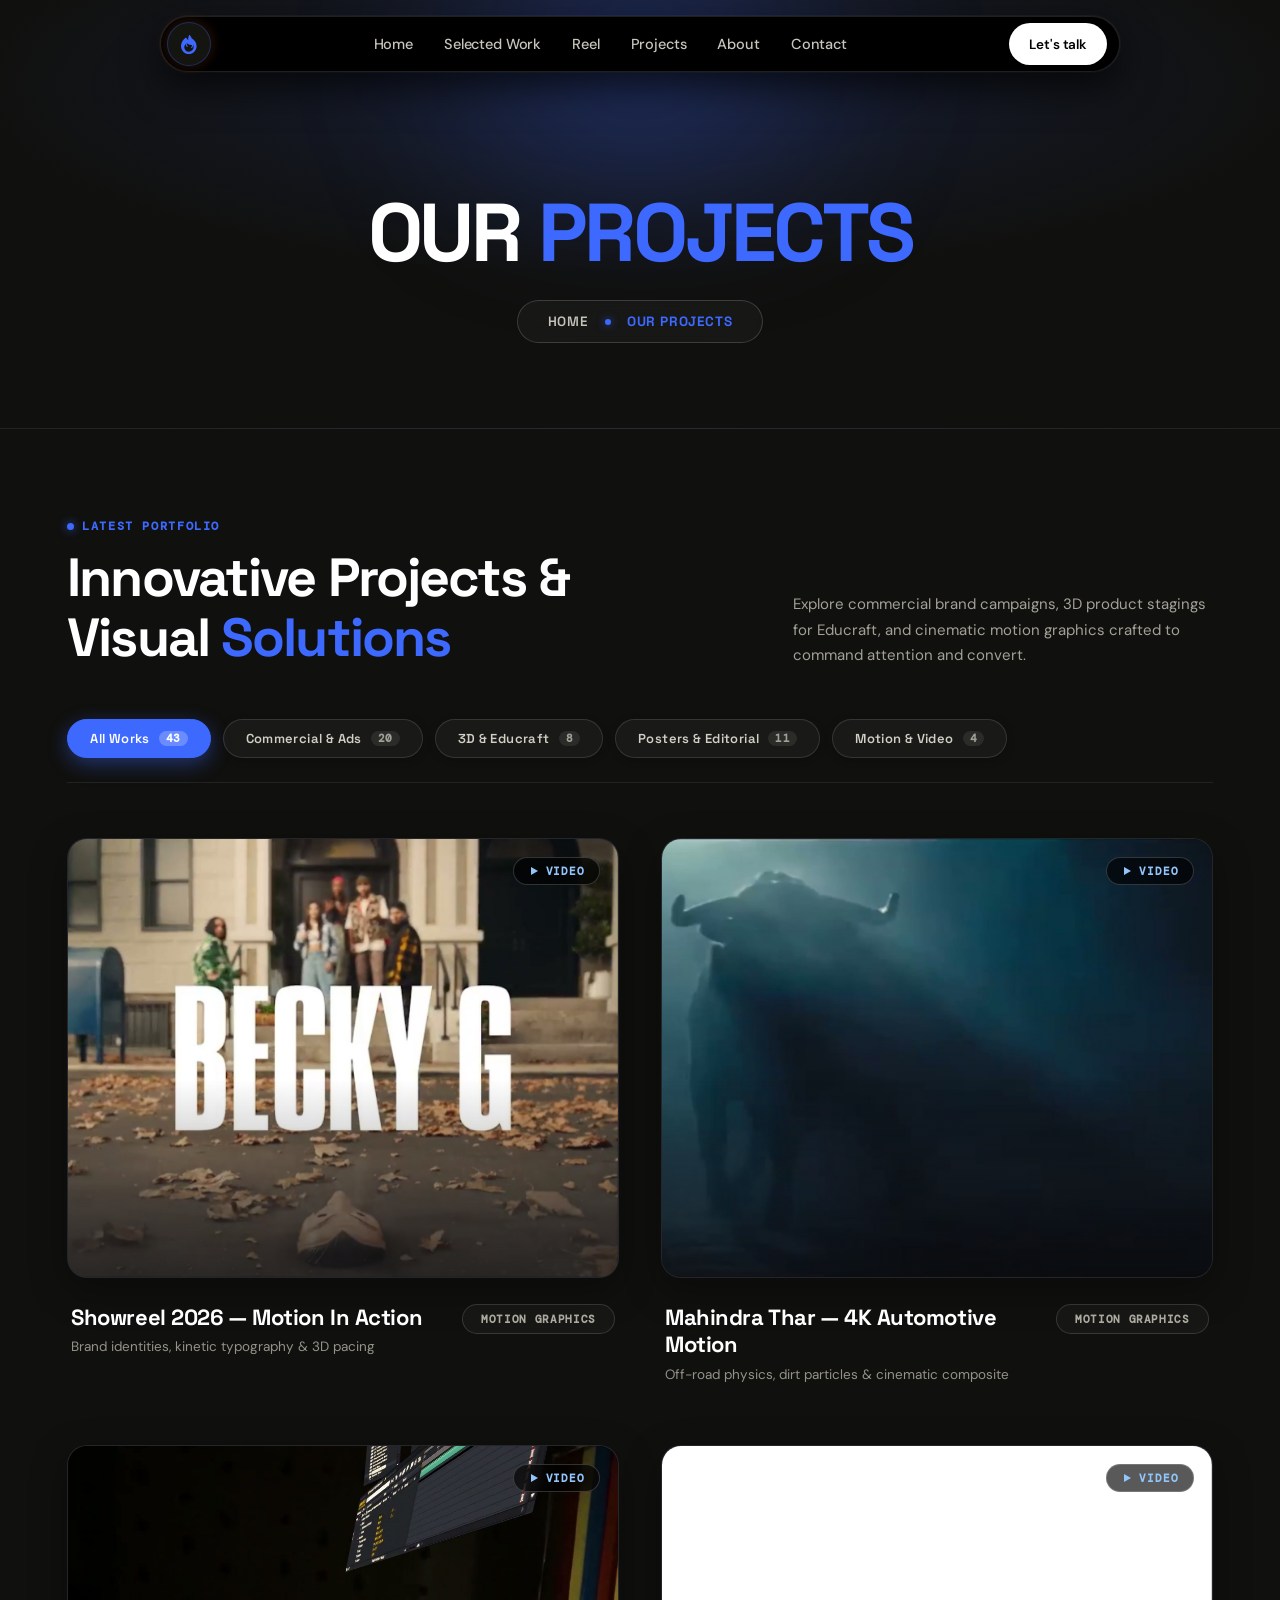
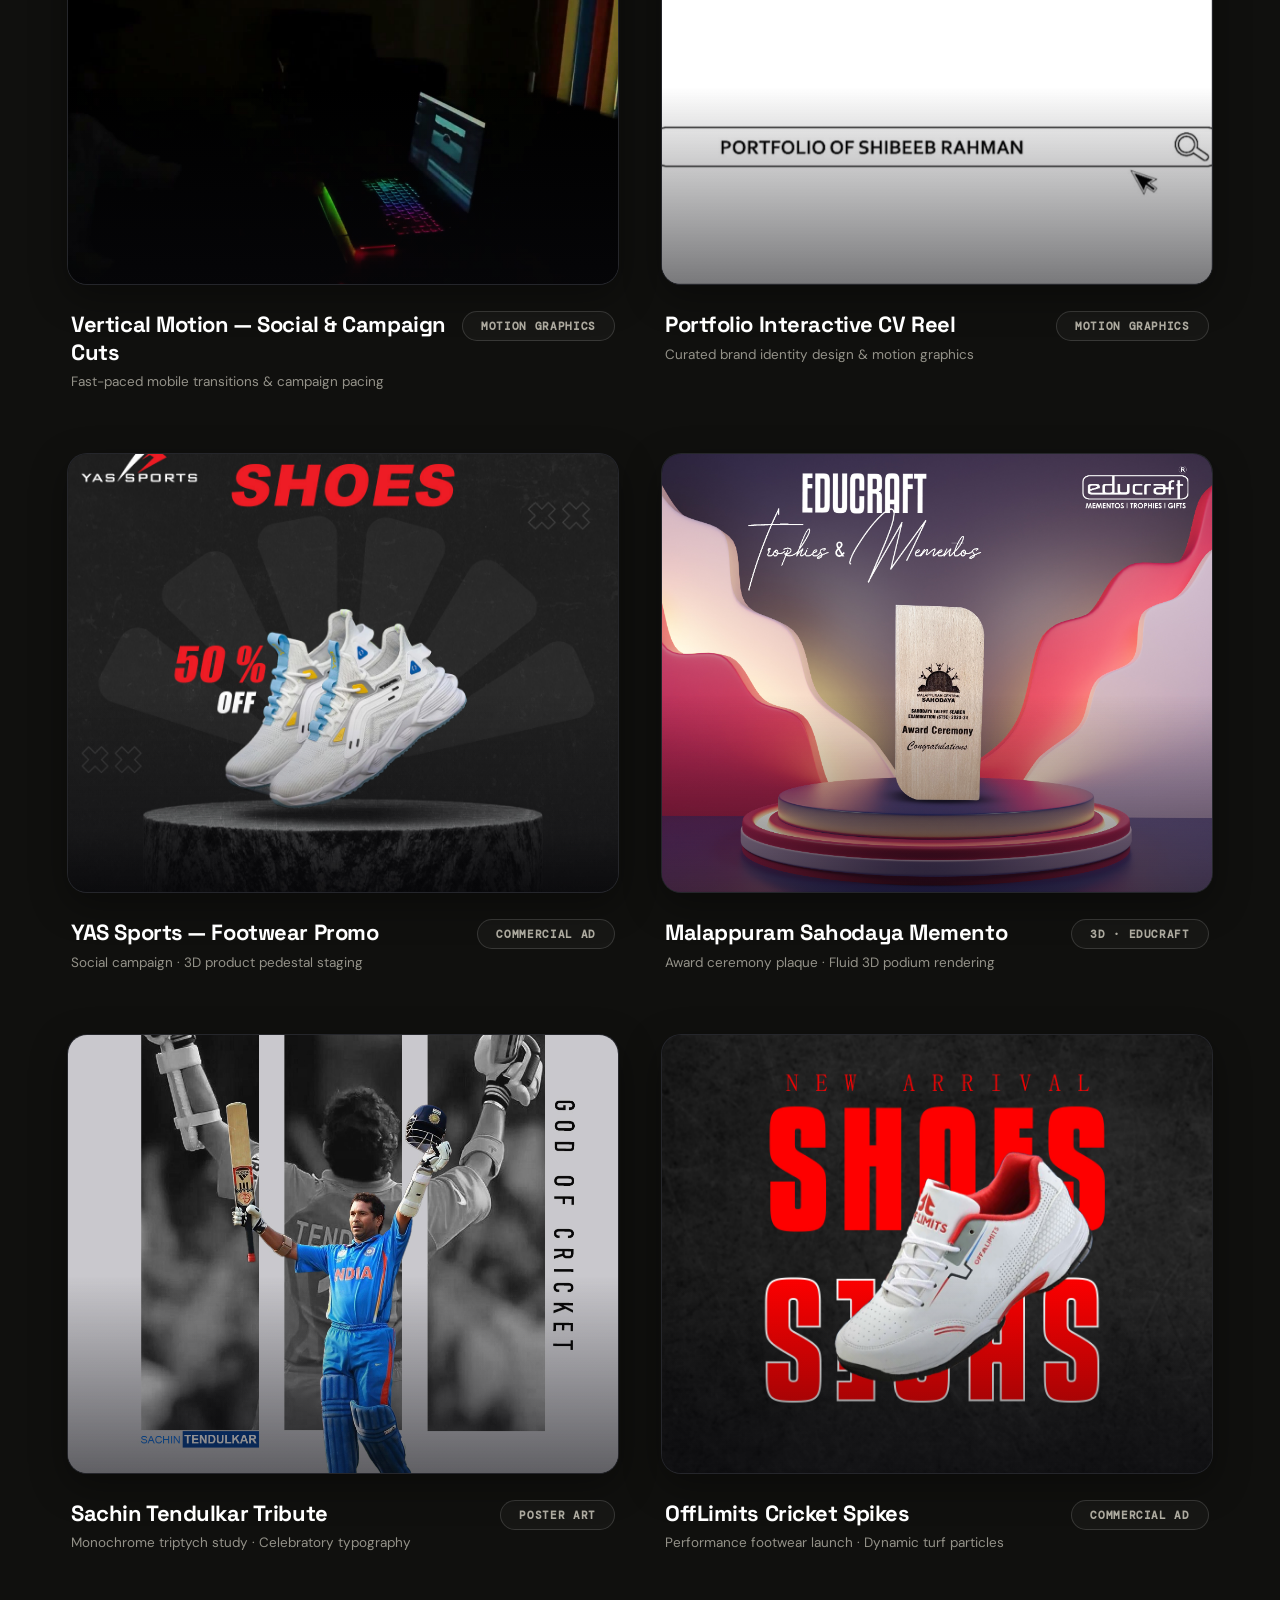
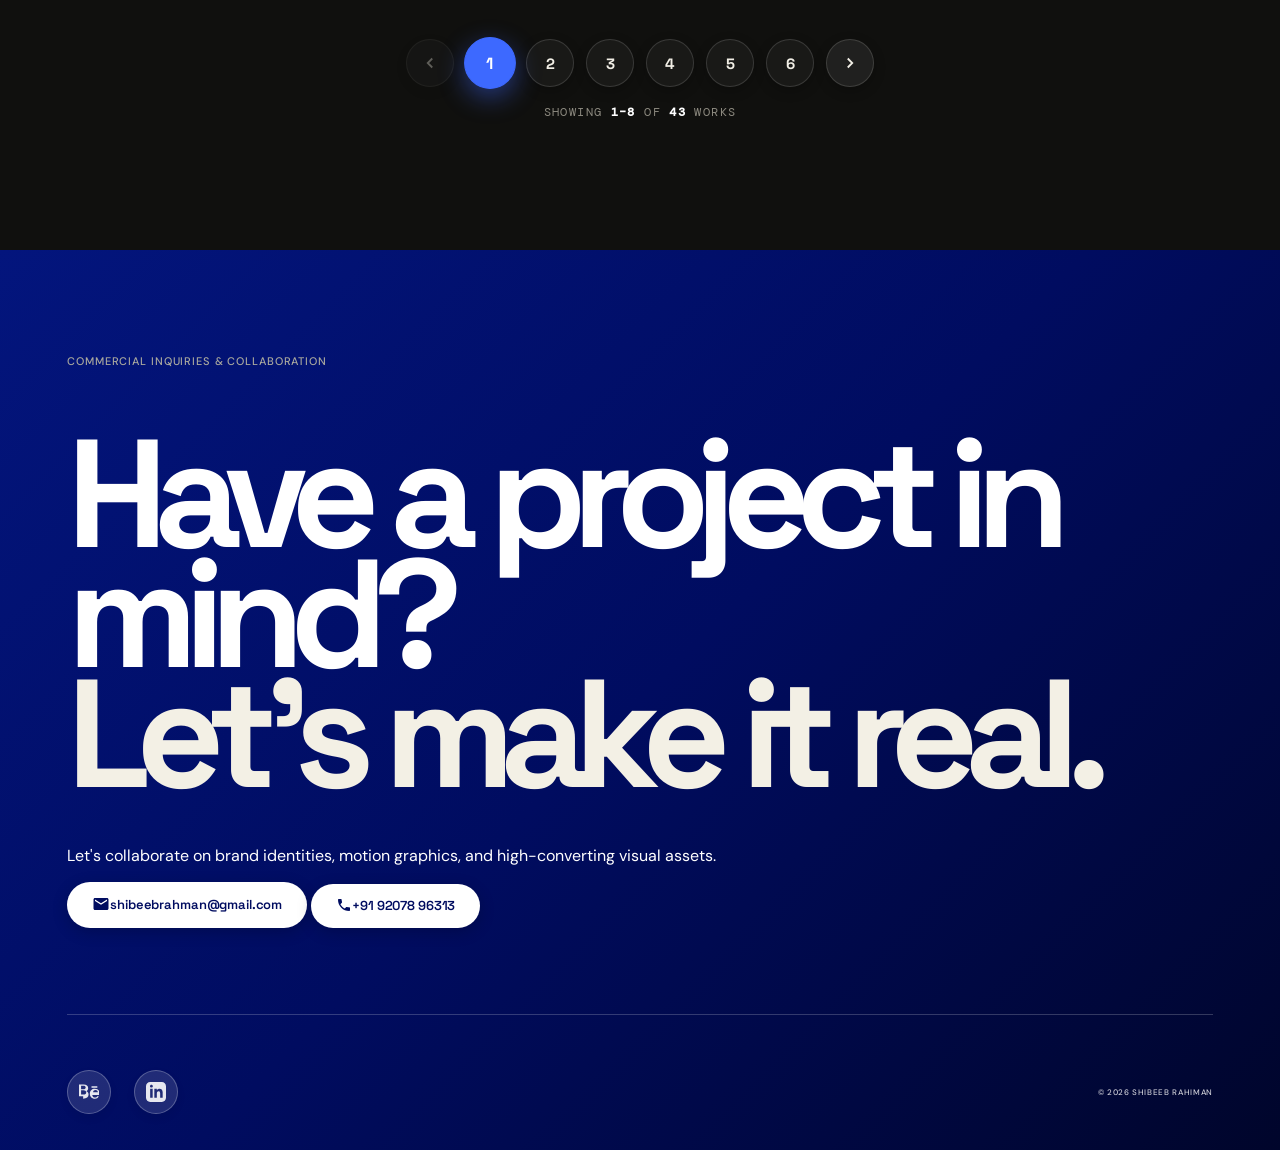
==== commit 3e69a827: "Update portfolio projects and xfolio styling assets" ====
--- a/projects/index.html
+++ b/projects/index.html
@@ -2,14 +2,23 @@
 <html lang="en">
 <head>
   <base href="/">
+  <script>
+    if (window.location.protocol === 'file:') {
+      var b = document.querySelector('base');
+      if (b) {
+        var p = window.location.pathname.replace(/\\/g, '/');
+        b.href = p.indexOf('/projects/') !== -1 ? '../' : './';
+      }
+    }
+  </script>
   <meta charset="utf-8">
   <meta name="viewport" content="width=device-width, initial-scale=1">
   <meta name="theme-color" content="#10100e">
   
   <!-- Primary Meta Tags -->
-  <title>All Projects &amp; Visual Systems (20 Works) — Shibeeb Rahiman | Graphic &amp; Motion Designer</title>
-  <meta name="title" content="All Projects &amp; Visual Systems (20 Works) — Shibeeb Rahiman | Graphic &amp; Motion Designer">
-  <meta name="description" content="Explore all 20 commercial brand campaigns & motion films, 3D product &amp; trophy stagings for Educraft, and conceptual typography posters designed by Shibeeb Rahiman (Kerala &amp; Dubai).">
+  <title>Our Projects — Shibeeb Rahiman | Graphic &amp; Motion Designer</title>
+  <meta name="title" content="Our Projects — Shibeeb Rahiman | Graphic &amp; Motion Designer">
+  <meta name="description" content="Explore commercial brand campaigns, 3D product staging, and editorial typography designed to command attention by Shibeeb Rahiman (Kerala &amp; Dubai).">
   <meta name="keywords" content="graphic designer portfolio, 3D product staging, educraft awards mementos, commercial poster design, motion designer kerala, brand identity designer dubai, sports typography poster">
   <meta name="author" content="Shibeeb Rahiman">
   <link rel="canonical" href="https://shibeeb-portfolio.onrender.com/projects">
@@ -17,22 +26,9 @@
   <!-- Open Graph / Facebook -->
   <meta property="og:type" content="website">
   <meta property="og:url" content="https://shibeeb-portfolio.onrender.com/projects">
-  <meta property="og:title" content="All Projects &amp; Visual Systems (20 Works) — Shibeeb Rahiman">
-  <meta property="og:description" content="Browse 43 client campaigns, 3D product stagings, and editorial typography posters with interactive category filters and high-res lightbox.">
+  <meta property="og:title" content="Our Projects — Shibeeb Rahiman">
+  <meta property="og:description" content="Browse 43 client campaigns, 3D product stagings, motion films, and editorial typography posters.">
   <meta property="og:image" content="assets/images/shibeeb-portrait.png">
-
-  <!-- Twitter -->
-  <meta property="twitter:card" content="summary_large_image">
-  <meta property="twitter:url" content="https://shibeeb-portfolio.onrender.com/projects">
-  <meta property="twitter:title" content="All Projects &amp; Visual Systems (20 Works) — Shibeeb Rahiman">
-  <meta property="twitter:description" content="Commercial campaigns, 3D product &amp; trophy staging, motion films, and posters by Shibeeb Rahiman.">
-  <meta property="twitter:image" content="assets/images/shibeeb-portrait.png">
-
-  <!-- Geo & Local SEO -->
-  <meta name="geo.region" content="IN-KL">
-  <meta name="geo.placename" content="Kozhikode, Kerala, India">
-  <meta name="geo.position" content="11.2588;75.7804">
-  <meta name="ICBM" content="11.2588, 75.7804">
 
   <!-- Favicon -->
   <link rel="icon" type="image/svg+xml" href="assets/images/favicon.svg">
@@ -41,11 +37,11 @@
   <!-- Fonts -->
   <link rel="preconnect" href="https://fonts.googleapis.com">
   <link rel="preconnect" href="https://fonts.gstatic.com" crossorigin>
-  <link href="https://fonts.googleapis.com/css2?family=DM+Mono:wght@400;500&family=DM+Sans:ital,wght@0,400;0,500;0,600;0,700;1,400;1,600&family=Space+Grotesk:wght@400;500;600;700&display=swap" rel="stylesheet">
+  <link href="https://fonts.googleapis.com/css2?family=DM+Mono:wght@400;500;600&family=DM+Sans:ital,wght@0,400;0,500;0,600;0,700;1,400&family=Space+Grotesk:wght@400;500;600;700&display=swap" rel="stylesheet">
   
   <!-- Stylesheets -->
-  <link rel="stylesheet" href="assets/css/styles.css">
-  <link rel="stylesheet" href="assets/css/diana-projects.css">
+  <link rel="stylesheet" href="assets/css/styles.css?v=6">
+  <link rel="stylesheet" href="assets/css/xfolio-projects.css?v=4">
 
   <!-- JSON-LD Structured Data -->
   <script type="application/ld+json">
@@ -67,14 +63,18 @@
         "@type": "CollectionPage",
         "@id": "https://shibeeb-portfolio.onrender.com/projects#collection",
         "url": "https://shibeeb-portfolio.onrender.com/projects",
-        "name": "Complete Project Archive (20 Works) — Shibeeb Rahiman",
-        "description": "Comprehensive gallery of 20 design projects spanning motion graphics, 3D trophy staging, commercial retail campaigns, and typography posters.",
-        "isPartOf": { "@type": "WebSite", "url": "https://shibeeb-portfolio.onrender.com/" },
-        "about": { "@id": "https://shibeeb-portfolio.onrender.com/#shibeeb-rahiman" }
+        "name": "Our Projects (43 Works) — Shibeeb Rahiman",
+        "description": "Comprehensive gallery of 43 design projects spanning motion graphics, 3D trophy staging, commercial retail campaigns, and typography posters."
       }
     ]
   }
   </script>
+
+  <style>
+    /* Critical fallback styles to prevent FOUC / oversized SVG before CSS loads */
+    .pill-flame-svg { width: 22px !important; height: 22px !important; max-width: 22px !important; display: block !important; }
+    .pill-flame-circle { width: 44px; height: 44px; display: flex; align-items: center; justify-content: center; }
+  </style>
 </head>
 <body class="theme-obsidian">
   <div class="progress" id="progress"></div>
@@ -84,25 +84,25 @@
   <!-- Floating Pill Navbar -->
   <header class="pill-nav-container">
     <div class="pill-nav-bar" id="pillNav">
-      <a class="pill-logo-btn" href="/" aria-label="Home" title="Shibeeb Rahiman">
+      <a class="pill-logo-btn" href="index.html" aria-label="Home" title="Shibeeb Rahiman">
         <span class="pill-flame-circle">
-          <svg class="pill-flame-svg" viewBox="0 0 24 24" fill="none" xmlns="http://www.w3.org/2000/svg" aria-hidden="true">
+          <svg class="pill-flame-svg" viewBox="0 0 24 24" width="22" height="22" style="width:22px;height:22px;max-width:22px;max-height:22px;display:block;" fill="none" xmlns="http://www.w3.org/2000/svg" aria-hidden="true">
             <path fill-rule="evenodd" clip-rule="evenodd" d="M12.7 2.1C12.4 2 12.1 2.2 12 2.5C11.3 4.5 11 6.2 11.1 7.7C10.4 7.1 9.7 6.3 9.2 5.4C9 5.1 8.6 5 8.3 5.2C7.1 5.9 6.1 6.9 5.3 8.1C4 9.9 3.3 12.1 3.3 14.4C3.3 19.1 7.1 22.9 11.8 22.9C16.5 22.9 20.3 19.1 20.3 14.4C20.3 10.7 18 7.4 14.9 5.7C14.5 4.4 13.8 3.2 12.7 2.1ZM11.8 20.4C9.1 20.4 6.9 18.2 6.9 15.5C6.9 14.1 7.5 12.9 8.4 12C8.5 13.1 8.9 14.1 9.5 15C9.7 15.3 10.1 15.3 10.4 15.1C10.7 14.9 10.7 14.5 10.5 14.2C9.8 13.3 9.4 12.1 9.5 10.9C10.8 12.2 12.5 13.1 14.4 13.1C14.8 13.1 15.1 13.1 15.4 13C15.3 13.9 15 14.7 14.5 15.4C14.3 15.7 14.4 16.1 14.7 16.3C15 16.5 15.3 16.4 15.5 16.1C16.2 15.1 16.6 14 16.7 12.8C16.9 13.5 17 14.3 17 15.1C17 18.2 14.7 20.4 11.8 20.4Z" fill="#3d69ff"/>
           </svg>
         </span>
       </a>
 
       <nav class="pill-nav-links" id="navlinks" aria-label="Main Navigation">
-        <a href="/" class="pill-nav-item">Home</a>
-        <a href="/#work" class="pill-nav-item">Selected Work</a>
-        <a href="/#showreel" class="pill-nav-item">Reel</a>
-        <a href="/projects" class="pill-nav-item active">Projects</a>
-        <a href="/#about" class="pill-nav-item">About</a>
-        <a href="#contact" class="pill-nav-item">Contact</a>
+        <a href="index.html" class="pill-nav-item">Home</a>
+        <a href="index.html#work" class="pill-nav-item">Selected Work</a>
+        <a href="index.html#showreel" class="pill-nav-item">Reel</a>
+        <a href="projects.html" class="pill-nav-item active">Projects</a>
+        <a href="index.html#about" class="pill-nav-item">About</a>
+        <a href="index.html#contact" class="pill-nav-item">Contact</a>
       </nav>
 
       <div class="pill-nav-right">
-        <a href="/#contact" class="pill-email-btn" id="pillEmailBtn" aria-label="Let's talk">
+        <a href="index.html#contact" class="pill-email-btn" id="pillEmailBtn" aria-label="Let's talk">
           <span class="pill-email-text" id="pillEmailText">Let's talk</span>
         </a>
 
@@ -122,14 +122,14 @@
     <!-- Mobile Dropdown Menu -->
     <div class="pill-mobile-dropdown" id="pillMobileDropdown" aria-hidden="true">
       <nav class="mobile-nav-list" aria-label="Mobile Navigation">
-        <a href="/" class="mobile-nav-link">Home</a>
-        <a href="/#work" class="mobile-nav-link">Selected Work</a>
-        <a href="/#showreel" class="mobile-nav-link">Reel</a>
-        <a href="/projects" class="mobile-nav-link active">Projects ↗</a>
-        <a href="/#about" class="mobile-nav-link">About</a>
-        <a href="/#contact" class="mobile-nav-link">Contact</a>
+        <a href="index.html" class="mobile-nav-link">Home</a>
+        <a href="index.html#work" class="mobile-nav-link">Selected Work</a>
+        <a href="index.html#showreel" class="mobile-nav-link">Reel</a>
+        <a href="projects.html" class="mobile-nav-link active">Projects ↗</a>
+        <a href="index.html#about" class="mobile-nav-link">About</a>
+        <a href="index.html#contact" class="mobile-nav-link">Contact</a>
         <div class="mobile-nav-divider"></div>
-        <a href="/#contact" class="mobile-talk-cta">
+        <a href="index.html#contact" class="mobile-talk-cta">
           <span>Let's talk</span>
           <svg viewBox="0 0 24 24" width="16" height="16" fill="none" stroke="currentColor" stroke-width="2"><path d="M5 12h14M12 5l7 7-7 7"/></svg>
         </a>
@@ -137,766 +137,1178 @@
     </div>
   </header>
 
-  <main class="projects-page-wrap wrap">
-        <!-- Diana Etuk Header Bar: Navigation, Ambient Audio Toggle & View Switcher -->
-    <div class="diana-top-bar">
-      <a href="/" class="projects-back-btn" aria-label="Back to homepage">
-        <svg viewBox="0 0 24 24" width="15" height="15" fill="none" stroke="currentColor" stroke-width="2.2"><path d="M19 12H5M12 19l-7-7 7-7"/></svg>
-        <span>BACK TO HOMEPAGE</span>
-      </a>
-
-      <div class="diana-top-actions">
-        <!-- Diana Etuk Ambient Sound Pill -->
-        <button type="button" class="diana-sound-pill" id="dianaSoundToggle" aria-label="Toggle ambient audio experience">
-          <span class="diana-sound-bars" aria-hidden="true">
-            <span></span><span></span><span></span><span></span>
-          </span>
-          <span id="dianaSoundLabel">SOUND: OFF</span>
-        </button>
-
-        <!-- Segmented Dual-View Mode Switcher -->
-        <div class="diana-view-switcher" role="tablist" aria-label="Project view mode">
-          <button type="button" class="diana-view-btn active" data-view="showcase" aria-label="Editorial Showcase View">
-            <span>✦ SHOWCASE</span>
-          </button>
-          <button type="button" class="diana-view-btn" data-view="grid" aria-label="Archive Grid View">
-            <span>⊞ GRID ARCHIVE</span>
-          </button>
+  <main class="xfolio-page-wrap">
+    <!-- ====================================================================
+         1. Xfolio Banner & Breadcrumb Header Section
+         ==================================================================== -->
+    <section class="xfolio-banner">
+      <div class="xfolio-banner-content">
+        <h1 class="xfolio-banner-title">Our <span>Projects</span></h1>
+        <nav aria-label="breadcrumb">
+          <ol class="xfolio-breadcrumb-nav">
+            <li class="xfolio-breadcrumb-item">
+              <a href="index.html">Home</a>
+            </li>
+            <li class="xfolio-breadcrumb-separator" aria-hidden="true"></li>
+            <li class="xfolio-breadcrumb-item active" aria-current="page">
+              Our Projects
+            </li>
+          </ol>
+        </nav>
+      </div>
+    </section>
+
+    <!-- ====================================================================
+         2. Xfolio 2-Column Portfolio Grid Section
+         ==================================================================== -->
+    <section class="xfolio-portfolio-section wrap">
+      <!-- Section Header -->
+      <div class="xfolio-section-header">
+        <div class="xfolio-header-left">
+          <span class="xfolio-sub-title">LATEST PORTFOLIO</span>
+          <h2 class="xfolio-header-title">Innovative Projects &amp;<br>Visual <span>Solutions</span></h2>
+        </div>
+        <div class="xfolio-header-right">
+          <p class="xfolio-header-desc">
+            Explore commercial brand campaigns, 3D product stagings for Educraft, and cinematic motion graphics crafted to command attention and convert.
+          </p>
         </div>
       </div>
-    </div>
-
-    <!-- Diana Etuk Signature Showcase Slider Section -->
-    <section class="diana-showcase-section" id="dianaShowcaseSection" aria-label="Featured Works Showcase">
-      <div class="diana-showcase-stage">
-        <div class="diana-showcase-grid">
-          <!-- Left: Narrative & Typography -->
-          <div class="diana-showcase-narrative">
-            <div class="diana-showcase-meta-row">
-              <span class="diana-index-badge" id="dianaShowcaseIndex">01 / 43</span>
-              <span class="diana-year-badge" id="dianaShowcaseYear">2026</span>
-              <span class="diana-category-badge" id="dianaShowcaseCategory">AUTOMOTIVE · 4K VFX</span>
-            </div>
-            <h2 class="diana-showcase-title" id="dianaShowcaseTitle">
-              Mahindra Thar — <br><span>4K Automotive Motion</span>
-            </h2>
-            <p class="diana-showcase-premise" id="dianaShowcasePremise">
-              Off-road vehicle dynamics, procedural dirt particle simulation &amp; cinematic dusk composite.
-            </p>
-            <div class="diana-showcase-actions">
-              <button type="button" class="diana-cta-explore" id="dianaCtaExplore">
-                <span>EXPLORE CASE STUDY</span>
-                <svg viewBox="0 0 24 24" width="16" height="16" fill="none" stroke="currentColor" stroke-width="2.4" aria-hidden="true"><path d="M7 17L17 7M7 7h10v10"/></svg>
-              </button>
-              <button type="button" class="diana-cta-secondary" id="dianaNextBtnSecondary" onclick="document.getElementById('dianaNextBtn').click()">
-                <span>NEXT WORK →</span>
-              </button>
-            </div>
-          </div>
-
-          <!-- Right: Cinematic Media Viewport -->
-          <div class="diana-showcase-media" id="dianaShowcaseMedia" role="button" tabindex="0" aria-label="Open project case study">
-            <img class="diana-showcase-img" id="dianaShowcaseImg" src="assets/images/posters/showreel-thumb.jpg" alt="Featured Project" loading="eager">
-            <video class="diana-showcase-video" id="dianaShowcaseVideo" muted loop playsinline style="display:none;"></video>
-            <div class="diana-play-badge" id="dianaShowcasePlayBadge" style="display:none;" aria-hidden="true">
-              <svg viewBox="0 0 24 24" width="22" height="22" fill="currentColor"><polygon points="6 4 20 12 6 20 6 4"/></svg>
-            </div>
-            <div class="diana-media-overlay-pill" id="dianaShowcaseMediaPill">
-              <span>EXPLORE CASE STUDY</span> ↗
-            </div>
-          </div>
-        </div>
-
-        <!-- Slider Navigation & Progress Track -->
-        <div class="diana-showcase-nav-bar">
-          <div class="diana-slider-arrows">
-            <button type="button" class="diana-arrow-btn" id="dianaPrevBtn" aria-label="Previous Project">
-              <svg viewBox="0 0 24 24" width="18" height="18" fill="none" stroke="currentColor" stroke-width="2.4"><path d="M19 12H5M12 19l-7-7 7-7"/></svg>
-            </button>
-            <button type="button" class="diana-arrow-btn" id="dianaNextBtn" aria-label="Next Project">
-              <svg viewBox="0 0 24 24" width="18" height="18" fill="none" stroke="currentColor" stroke-width="2.4"><path d="M5 12h14M12 5l7 7-7 7"/></svg>
-            </button>
-          </div>
-
-          <div class="diana-progress-track">
-            <div class="diana-progress-bar" id="dianaProgressBar"></div>
-          </div>
-
-          <span class="diana-quick-jump mono" id="dianaQuickJump">PROJECT 01 OF 43</span>
-        </div>
-
-        <!-- Bottom Horizontal Thumbnail Jump Strip -->
-        <div class="diana-thumb-strip-wrap">
-          <span class="diana-thumb-strip-label mono">SELECT ANY PROJECT TO PREVIEW (43 WORKS)</span>
-          <div class="diana-thumb-strip" id="dianaThumbStrip"></div>
+
+      <!-- Category Filter Tabs -->
+      <div class="xfolio-filter-bar" role="tablist" aria-label="Filter projects by category">
+        <button type="button" class="xfolio-filter-pill active" data-filter="all">
+          <span>All Works</span>
+          <span class="pill-count">43</span>
+        </button>
+        <button type="button" class="xfolio-filter-pill" data-filter="ads">
+          <span>Commercial &amp; Ads</span>
+          <span class="pill-count">20</span>
+        </button>
+        <button type="button" class="xfolio-filter-pill" data-filter="educraft">
+          <span>3D &amp; Educraft</span>
+          <span class="pill-count">8</span>
+        </button>
+        <button type="button" class="xfolio-filter-pill" data-filter="posters">
+          <span>Posters &amp; Editorial</span>
+          <span class="pill-count">11</span>
+        </button>
+        <button type="button" class="xfolio-filter-pill" data-filter="motion">
+          <span>Motion &amp; Video</span>
+          <span class="pill-count">4</span>
+        </button>
+      </div>
+
+      <!-- Xfolio 2-Column Grid -->
+      <div class="portfolio-two-grid" id="xfolioGrid">
+        
+        <!-- Project 1: Showreel 2026 — Motion In Action -->
+        <article class="portfolio-two__single" data-category="motion" data-index="0" data-src="assets/images/posters/showreel-thumb.jpg" data-video-src="assets/videos/shibeeb-showreel.mp4" data-title="Showreel 2026 — Motion In Action" data-badge="SHOWREEL · 00:30" data-desc="Brand identities, kinetic typography &amp; 3D pacing">
+          <div class="thumb" tabindex="0" role="button" aria-label="View Showreel 2026 — Motion In Action">
+            <div class="img-wrap">
+              <img src="assets/images/posters/showreel-thumb.jpg" alt="Showreel 2026 — Motion In Action" loading="lazy">
+            </div>
+            <div class="video-indicator-badge">
+           <svg viewBox="0 0 24 24" width="12" height="12" fill="currentColor"><polygon points="6 4 20 12 6 20 6 4"/></svg>
+           <span>VIDEO</span>
+         </div>
+            <div class="btn-wrap" aria-hidden="true">
+              <div class="circle-btn">
+                <svg class="circle-icon" viewBox="0 0 24 24" width="26" height="26" fill="currentColor" aria-hidden="true"><polygon points="6 4 20 12 6 20 6 4"/></svg>
+                <span>WATCH REEL</span>
+              </div>
+            </div>
+          </div>
+          <div class="content">
+            <div class="content-title-box">
+              <h4><a href="javascript:void(0)">Showreel 2026 — Motion In Action</a></h4>
+              <p class="content-desc">Brand identities, kinetic typography &amp; 3D pacing</p>
+            </div>
+            <div class="tags">
+              <span class="tag-pill">MOTION GRAPHICS</span>
+            </div>
+          </div>
+        </article>
+
+        <!-- Project 2: Mahindra Thar — 4K Automotive Motion -->
+        <article class="portfolio-two__single" data-category="motion" data-index="1" data-src="assets/images/posters/car-video-thumb.jpg" data-video-src="assets/videos/cinematic-car-reel.mp4" data-title="Mahindra Thar — 4K Automotive Motion" data-badge="AUTOMOTIVE · 00:58" data-desc="Off-road physics, dirt particles &amp; cinematic composite">
+          <div class="thumb" tabindex="0" role="button" aria-label="View Mahindra Thar — 4K Automotive Motion">
+            <div class="img-wrap">
+              <img src="assets/images/posters/car-video-thumb.jpg" alt="Mahindra Thar — 4K Automotive Motion" loading="lazy">
+            </div>
+            <div class="video-indicator-badge">
+           <svg viewBox="0 0 24 24" width="12" height="12" fill="currentColor"><polygon points="6 4 20 12 6 20 6 4"/></svg>
+           <span>VIDEO</span>
+         </div>
+            <div class="btn-wrap" aria-hidden="true">
+              <div class="circle-btn">
+                <svg class="circle-icon" viewBox="0 0 24 24" width="26" height="26" fill="currentColor" aria-hidden="true"><polygon points="6 4 20 12 6 20 6 4"/></svg>
+                <span>WATCH REEL</span>
+              </div>
+            </div>
+          </div>
+          <div class="content">
+            <div class="content-title-box">
+              <h4><a href="javascript:void(0)">Mahindra Thar — 4K Automotive Motion</a></h4>
+              <p class="content-desc">Off-road physics, dirt particles &amp; cinematic composite</p>
+            </div>
+            <div class="tags">
+              <span class="tag-pill">MOTION GRAPHICS</span>
+            </div>
+          </div>
+        </article>
+
+        <!-- Project 3: Vertical Motion — Social &amp; Campaign Cuts -->
+        <article class="portfolio-two__single" data-category="motion" data-index="2" data-src="assets/images/posters/final-out-thumb.jpg" data-video-src="assets/videos/social-motion-reel.mp4" data-title="Vertical Motion — Social &amp; Campaign Cuts" data-badge="SOCIAL REEL · 00:24" data-desc="Fast-paced mobile transitions &amp; campaign pacing">
+          <div class="thumb" tabindex="0" role="button" aria-label="View Vertical Motion — Social &amp; Campaign Cuts">
+            <div class="img-wrap">
+              <img src="assets/images/posters/final-out-thumb.jpg" alt="Vertical Motion — Social &amp; Campaign Cuts" loading="lazy">
+            </div>
+            <div class="video-indicator-badge">
+           <svg viewBox="0 0 24 24" width="12" height="12" fill="currentColor"><polygon points="6 4 20 12 6 20 6 4"/></svg>
+           <span>VIDEO</span>
+         </div>
+            <div class="btn-wrap" aria-hidden="true">
+              <div class="circle-btn">
+                <svg class="circle-icon" viewBox="0 0 24 24" width="26" height="26" fill="currentColor" aria-hidden="true"><polygon points="6 4 20 12 6 20 6 4"/></svg>
+                <span>WATCH REEL</span>
+              </div>
+            </div>
+          </div>
+          <div class="content">
+            <div class="content-title-box">
+              <h4><a href="javascript:void(0)">Vertical Motion — Social &amp; Campaign Cuts</a></h4>
+              <p class="content-desc">Fast-paced mobile transitions &amp; campaign pacing</p>
+            </div>
+            <div class="tags">
+              <span class="tag-pill">MOTION GRAPHICS</span>
+            </div>
+          </div>
+        </article>
+
+        <!-- Project 4: Portfolio Interactive CV Reel -->
+        <article class="portfolio-two__single" data-category="motion" data-index="3" data-src="assets/images/posters/reel-frame.jpg" data-video-src="assets/videos/shibeeb-cv.mp4" data-title="Portfolio Interactive CV Reel" data-badge="PORTFOLIO · 00:46" data-desc="Curated brand identity design &amp; motion graphics">
+          <div class="thumb" tabindex="0" role="button" aria-label="View Portfolio Interactive CV Reel">
+            <div class="img-wrap">
+              <img src="assets/images/posters/reel-frame.jpg" alt="Portfolio Interactive CV Reel" loading="lazy">
+            </div>
+            <div class="video-indicator-badge">
+           <svg viewBox="0 0 24 24" width="12" height="12" fill="currentColor"><polygon points="6 4 20 12 6 20 6 4"/></svg>
+           <span>VIDEO</span>
+         </div>
+            <div class="btn-wrap" aria-hidden="true">
+              <div class="circle-btn">
+                <svg class="circle-icon" viewBox="0 0 24 24" width="26" height="26" fill="currentColor" aria-hidden="true"><polygon points="6 4 20 12 6 20 6 4"/></svg>
+                <span>WATCH REEL</span>
+              </div>
+            </div>
+          </div>
+          <div class="content">
+            <div class="content-title-box">
+              <h4><a href="javascript:void(0)">Portfolio Interactive CV Reel</a></h4>
+              <p class="content-desc">Curated brand identity design &amp; motion graphics</p>
+            </div>
+            <div class="tags">
+              <span class="tag-pill">MOTION GRAPHICS</span>
+            </div>
+          </div>
+        </article>
+
+        <!-- Project 5: YAS Sports — Footwear Promo -->
+        <article class="portfolio-two__single" data-category="ads" data-index="4" data-src="assets/images/posters/yas-sports-shoes-promo.jpg"  data-title="YAS Sports — Footwear Promo" data-badge="COMMERCIAL AD" data-desc="Social campaign · 3D product pedestal staging">
+          <div class="thumb" tabindex="0" role="button" aria-label="View YAS Sports — Footwear Promo">
+            <div class="img-wrap">
+              <img src="assets/images/posters/yas-sports-shoes-promo.jpg" alt="YAS Sports — Footwear Promo" loading="lazy">
+            </div>
+            
+            <div class="btn-wrap" aria-hidden="true">
+              <div class="circle-btn">
+                <svg class="circle-icon" viewBox="0 0 24 24" width="26" height="26" fill="none" stroke="currentColor" stroke-width="2.5" aria-hidden="true"><path d="M7 17L17 7M17 7H7M17 7V17"/></svg>
+                <span>VIEW DETAILS</span>
+              </div>
+            </div>
+          </div>
+          <div class="content">
+            <div class="content-title-box">
+              <h4><a href="javascript:void(0)">YAS Sports — Footwear Promo</a></h4>
+              <p class="content-desc">Social campaign · 3D product pedestal staging</p>
+            </div>
+            <div class="tags">
+              <span class="tag-pill">COMMERCIAL AD</span>
+            </div>
+          </div>
+        </article>
+
+        <!-- Project 6: Malappuram Sahodaya Memento -->
+        <article class="portfolio-two__single" data-category="educraft" data-index="5" data-src="assets/images/posters/educraft-sahodaya-memento.png"  data-title="Malappuram Sahodaya Memento" data-badge="3D PRODUCT · EDUCRAFT" data-desc="Award ceremony plaque · Fluid 3D podium rendering">
+          <div class="thumb" tabindex="0" role="button" aria-label="View Malappuram Sahodaya Memento">
+            <div class="img-wrap">
+              <img src="assets/images/posters/educraft-sahodaya-memento.png" alt="Malappuram Sahodaya Memento" loading="lazy">
+            </div>
+            
+            <div class="btn-wrap" aria-hidden="true">
+              <div class="circle-btn">
+                <svg class="circle-icon" viewBox="0 0 24 24" width="26" height="26" fill="none" stroke="currentColor" stroke-width="2.5" aria-hidden="true"><path d="M7 17L17 7M17 7H7M17 7V17"/></svg>
+                <span>VIEW DETAILS</span>
+              </div>
+            </div>
+          </div>
+          <div class="content">
+            <div class="content-title-box">
+              <h4><a href="javascript:void(0)">Malappuram Sahodaya Memento</a></h4>
+              <p class="content-desc">Award ceremony plaque · Fluid 3D podium rendering</p>
+            </div>
+            <div class="tags">
+              <span class="tag-pill">3D · EDUCRAFT</span>
+            </div>
+          </div>
+        </article>
+
+        <!-- Project 7: Sachin Tendulkar Tribute -->
+        <article class="portfolio-two__single" data-category="posters" data-index="6" data-src="assets/images/posters/sachin-tendulkar-god-of-cricket.jpg"  data-title="Sachin Tendulkar Tribute" data-badge="SPORTS POSTER" data-desc="Monochrome triptych study · Celebratory typography">
+          <div class="thumb" tabindex="0" role="button" aria-label="View Sachin Tendulkar Tribute">
+            <div class="img-wrap">
+              <img src="assets/images/posters/sachin-tendulkar-god-of-cricket.jpg" alt="Sachin Tendulkar Tribute" loading="lazy">
+            </div>
+            
+            <div class="btn-wrap" aria-hidden="true">
+              <div class="circle-btn">
+                <svg class="circle-icon" viewBox="0 0 24 24" width="26" height="26" fill="none" stroke="currentColor" stroke-width="2.5" aria-hidden="true"><path d="M7 17L17 7M17 7H7M17 7V17"/></svg>
+                <span>VIEW DETAILS</span>
+              </div>
+            </div>
+          </div>
+          <div class="content">
+            <div class="content-title-box">
+              <h4><a href="javascript:void(0)">Sachin Tendulkar Tribute</a></h4>
+              <p class="content-desc">Monochrome triptych study · Celebratory typography</p>
+            </div>
+            <div class="tags">
+              <span class="tag-pill">POSTER ART</span>
+            </div>
+          </div>
+        </article>
+
+        <!-- Project 8: OffLimits Cricket Spikes -->
+        <article class="portfolio-two__single" data-category="ads" data-index="7" data-src="assets/images/posters/offlimits-cricket-shoes-ad.jpg"  data-title="OffLimits Cricket Spikes" data-badge="COMMERCIAL AD" data-desc="Performance footwear launch · Dynamic turf particles">
+          <div class="thumb" tabindex="0" role="button" aria-label="View OffLimits Cricket Spikes">
+            <div class="img-wrap">
+              <img src="assets/images/posters/offlimits-cricket-shoes-ad.jpg" alt="OffLimits Cricket Spikes" loading="lazy">
+            </div>
+            
+            <div class="btn-wrap" aria-hidden="true">
+              <div class="circle-btn">
+                <svg class="circle-icon" viewBox="0 0 24 24" width="26" height="26" fill="none" stroke="currentColor" stroke-width="2.5" aria-hidden="true"><path d="M7 17L17 7M17 7H7M17 7V17"/></svg>
+                <span>VIEW DETAILS</span>
+              </div>
+            </div>
+          </div>
+          <div class="content">
+            <div class="content-title-box">
+              <h4><a href="javascript:void(0)">OffLimits Cricket Spikes</a></h4>
+              <p class="content-desc">Performance footwear launch · Dynamic turf particles</p>
+            </div>
+            <div class="tags">
+              <span class="tag-pill">COMMERCIAL AD</span>
+            </div>
+          </div>
+        </article>
+
+        <!-- Project 9: Championship Series Trophies -->
+        <article class="portfolio-two__single" data-category="educraft" data-index="8" data-src="assets/images/posters/educraft-podium-trophies.png"  data-title="Championship Series Trophies" data-badge="3D STAGING · EDUCRAFT" data-desc="1st, 2nd & 3rd place podium · Polished acrylic & gold">
+          <div class="thumb" tabindex="0" role="button" aria-label="View Championship Series Trophies">
+            <div class="img-wrap">
+              <img src="assets/images/posters/educraft-podium-trophies.png" alt="Championship Series Trophies" loading="lazy">
+            </div>
+            
+            <div class="btn-wrap" aria-hidden="true">
+              <div class="circle-btn">
+                <svg class="circle-icon" viewBox="0 0 24 24" width="26" height="26" fill="none" stroke="currentColor" stroke-width="2.5" aria-hidden="true"><path d="M7 17L17 7M17 7H7M17 7V17"/></svg>
+                <span>VIEW DETAILS</span>
+              </div>
+            </div>
+          </div>
+          <div class="content">
+            <div class="content-title-box">
+              <h4><a href="javascript:void(0)">Championship Series Trophies</a></h4>
+              <p class="content-desc">1st, 2nd & 3rd place podium · Polished acrylic & gold</p>
+            </div>
+            <div class="tags">
+              <span class="tag-pill">3D · EDUCRAFT</span>
+            </div>
+          </div>
+        </article>
+
+        <!-- Project 10: Mahindra Thar: Explore The Impossible -->
+        <article class="portfolio-two__single" data-category="posters" data-index="9" data-src="assets/images/posters/mahindra-thar-automotive-poster.jpg"  data-title="Mahindra Thar: Explore The Impossible" data-badge="AUTOMOTIVE POSTER" data-desc="Cinematic off-road composite · High-energy dirt trail">
+          <div class="thumb" tabindex="0" role="button" aria-label="View Mahindra Thar: Explore The Impossible">
+            <div class="img-wrap">
+              <img src="assets/images/posters/mahindra-thar-automotive-poster.jpg" alt="Mahindra Thar: Explore The Impossible" loading="lazy">
+            </div>
+            
+            <div class="btn-wrap" aria-hidden="true">
+              <div class="circle-btn">
+                <svg class="circle-icon" viewBox="0 0 24 24" width="26" height="26" fill="none" stroke="currentColor" stroke-width="2.5" aria-hidden="true"><path d="M7 17L17 7M17 7H7M17 7V17"/></svg>
+                <span>VIEW DETAILS</span>
+              </div>
+            </div>
+          </div>
+          <div class="content">
+            <div class="content-title-box">
+              <h4><a href="javascript:void(0)">Mahindra Thar: Explore The Impossible</a></h4>
+              <p class="content-desc">Cinematic off-road composite · High-energy dirt trail</p>
+            </div>
+            <div class="tags">
+              <span class="tag-pill">POSTER ART</span>
+            </div>
+          </div>
+        </article>
+
+        <!-- Project 11: MN LY Menswear Fashion Hub -->
+        <article class="portfolio-two__single" data-category="ads" data-index="10" data-src="assets/images/posters/mnly-fashion-hub-launch.jpg"  data-title="MN LY Menswear Fashion Hub" data-badge="BRAND LAUNCH" data-desc="Retail fashion launch · Modern warm neutral layout">
+          <div class="thumb" tabindex="0" role="button" aria-label="View MN LY Menswear Fashion Hub">
+            <div class="img-wrap">
+              <img src="assets/images/posters/mnly-fashion-hub-launch.jpg" alt="MN LY Menswear Fashion Hub" loading="lazy">
+            </div>
+            
+            <div class="btn-wrap" aria-hidden="true">
+              <div class="circle-btn">
+                <svg class="circle-icon" viewBox="0 0 24 24" width="26" height="26" fill="none" stroke="currentColor" stroke-width="2.5" aria-hidden="true"><path d="M7 17L17 7M17 7H7M17 7V17"/></svg>
+                <span>VIEW DETAILS</span>
+              </div>
+            </div>
+          </div>
+          <div class="content">
+            <div class="content-title-box">
+              <h4><a href="javascript:void(0)">MN LY Menswear Fashion Hub</a></h4>
+              <p class="content-desc">Retail fashion launch · Modern warm neutral layout</p>
+            </div>
+            <div class="tags">
+              <span class="tag-pill">COMMERCIAL AD</span>
+            </div>
+          </div>
+        </article>
+
+        <!-- Project 12: Move Your World -->
+        <article class="portfolio-two__single" data-category="posters" data-index="11" data-src="assets/images/posters/move-your-world-poster.jpeg"  data-title="Move Your World" data-badge="EDITORIAL POSTER" data-desc="Astronaut & planetary cosmic collage · Swiss type">
+          <div class="thumb" tabindex="0" role="button" aria-label="View Move Your World">
+            <div class="img-wrap">
+              <img src="assets/images/posters/move-your-world-poster.jpeg" alt="Move Your World" loading="lazy">
+            </div>
+            
+            <div class="btn-wrap" aria-hidden="true">
+              <div class="circle-btn">
+                <svg class="circle-icon" viewBox="0 0 24 24" width="26" height="26" fill="none" stroke="currentColor" stroke-width="2.5" aria-hidden="true"><path d="M7 17L17 7M17 7H7M17 7V17"/></svg>
+                <span>VIEW DETAILS</span>
+              </div>
+            </div>
+          </div>
+          <div class="content">
+            <div class="content-title-box">
+              <h4><a href="javascript:void(0)">Move Your World</a></h4>
+              <p class="content-desc">Astronaut & planetary cosmic collage · Swiss type</p>
+            </div>
+            <div class="tags">
+              <span class="tag-pill">POSTER ART</span>
+            </div>
+          </div>
+        </article>
+
+        <!-- Project 13: MSAT 2024 Excellence Award -->
+        <article class="portfolio-two__single" data-category="educraft" data-index="12" data-src="assets/images/posters/educraft-msat-excellence-award.png"  data-title="MSAT 2024 Excellence Award" data-badge="AWARD DESIGN · EDUCRAFT" data-desc="Star & wing gold insignia · Laser-cut clear acrylic">
+          <div class="thumb" tabindex="0" role="button" aria-label="View MSAT 2024 Excellence Award">
+            <div class="img-wrap">
+              <img src="assets/images/posters/educraft-msat-excellence-award.png" alt="MSAT 2024 Excellence Award" loading="lazy">
+            </div>
+            
+            <div class="btn-wrap" aria-hidden="true">
+              <div class="circle-btn">
+                <svg class="circle-icon" viewBox="0 0 24 24" width="26" height="26" fill="none" stroke="currentColor" stroke-width="2.5" aria-hidden="true"><path d="M7 17L17 7M17 7H7M17 7V17"/></svg>
+                <span>VIEW DETAILS</span>
+              </div>
+            </div>
+          </div>
+          <div class="content">
+            <div class="content-title-box">
+              <h4><a href="javascript:void(0)">MSAT 2024 Excellence Award</a></h4>
+              <p class="content-desc">Star & wing gold insignia · Laser-cut clear acrylic</p>
+            </div>
+            <div class="tags">
+              <span class="tag-pill">3D · EDUCRAFT</span>
+            </div>
+          </div>
+        </article>
+
+        <!-- Project 14: World Population Day -->
+        <article class="portfolio-two__single" data-category="posters" data-index="13" data-src="assets/images/posters/world-population-day-poster.jpg"  data-title="World Population Day" data-badge="AWARENESS POSTER" data-desc="Minimalist continuous line-art · Planetary demographic">
+          <div class="thumb" tabindex="0" role="button" aria-label="View World Population Day">
+            <div class="img-wrap">
+              <img src="assets/images/posters/world-population-day-poster.jpg" alt="World Population Day" loading="lazy">
+            </div>
+            
+            <div class="btn-wrap" aria-hidden="true">
+              <div class="circle-btn">
+                <svg class="circle-icon" viewBox="0 0 24 24" width="26" height="26" fill="none" stroke="currentColor" stroke-width="2.5" aria-hidden="true"><path d="M7 17L17 7M17 7H7M17 7V17"/></svg>
+                <span>VIEW DETAILS</span>
+              </div>
+            </div>
+          </div>
+          <div class="content">
+            <div class="content-title-box">
+              <h4><a href="javascript:void(0)">World Population Day</a></h4>
+              <p class="content-desc">Minimalist continuous line-art · Planetary demographic</p>
+            </div>
+            <div class="tags">
+              <span class="tag-pill">POSTER ART</span>
+            </div>
+          </div>
+        </article>
+
+        <!-- Project 15: Rotary Cricket League Set -->
+        <article class="portfolio-two__single" data-category="educraft" data-index="14" data-src="assets/images/posters/educraft-rotary-cricket-awards.png"  data-title="Rotary Cricket League Set" data-badge="SPORTS TROPHIES · EDUCRAFT" data-desc="Bowler & batsman cutouts on frosted trophy bases">
+          <div class="thumb" tabindex="0" role="button" aria-label="View Rotary Cricket League Set">
+            <div class="img-wrap">
+              <img src="assets/images/posters/educraft-rotary-cricket-awards.png" alt="Rotary Cricket League Set" loading="lazy">
+            </div>
+            
+            <div class="btn-wrap" aria-hidden="true">
+              <div class="circle-btn">
+                <svg class="circle-icon" viewBox="0 0 24 24" width="26" height="26" fill="none" stroke="currentColor" stroke-width="2.5" aria-hidden="true"><path d="M7 17L17 7M17 7H7M17 7V17"/></svg>
+                <span>VIEW DETAILS</span>
+              </div>
+            </div>
+          </div>
+          <div class="content">
+            <div class="content-title-box">
+              <h4><a href="javascript:void(0)">Rotary Cricket League Set</a></h4>
+              <p class="content-desc">Bowler & batsman cutouts on frosted trophy bases</p>
+            </div>
+            <div class="tags">
+              <span class="tag-pill">3D · EDUCRAFT</span>
+            </div>
+          </div>
+        </article>
+
+        <!-- Project 16: Best Batsman Golden Sculpture -->
+        <article class="portfolio-two__single" data-category="educraft" data-index="15" data-src="assets/images/posters/educraft-best-batsman-award.png"  data-title="Best Batsman Golden Sculpture" data-badge="3D PRODUCT · EDUCRAFT" data-desc="Dynamic batsman swing statue on stepped pedestal">
+          <div class="thumb" tabindex="0" role="button" aria-label="View Best Batsman Golden Sculpture">
+            <div class="img-wrap">
+              <img src="assets/images/posters/educraft-best-batsman-award.png" alt="Best Batsman Golden Sculpture" loading="lazy">
+            </div>
+            
+            <div class="btn-wrap" aria-hidden="true">
+              <div class="circle-btn">
+                <svg class="circle-icon" viewBox="0 0 24 24" width="26" height="26" fill="none" stroke="currentColor" stroke-width="2.5" aria-hidden="true"><path d="M7 17L17 7M17 7H7M17 7V17"/></svg>
+                <span>VIEW DETAILS</span>
+              </div>
+            </div>
+          </div>
+          <div class="content">
+            <div class="content-title-box">
+              <h4><a href="javascript:void(0)">Best Batsman Golden Sculpture</a></h4>
+              <p class="content-desc">Dynamic batsman swing statue on stepped pedestal</p>
+            </div>
+            <div class="tags">
+              <span class="tag-pill">3D · EDUCRAFT</span>
+            </div>
+          </div>
+        </article>
+
+        <!-- Project 17: Leadership & Service Citations -->
+        <article class="portfolio-two__single" data-category="educraft" data-index="16" data-src="assets/images/posters/educraft-leadership-acrylic-plaque.png"  data-title="Leadership & Service Citations" data-badge="CORPORATE AWARDS" data-desc="Custom red acrylic & marble luxury corporate set">
+          <div class="thumb" tabindex="0" role="button" aria-label="View Leadership & Service Citations">
+            <div class="img-wrap">
+              <img src="assets/images/posters/educraft-leadership-acrylic-plaque.png" alt="Leadership & Service Citations" loading="lazy">
+            </div>
+            
+            <div class="btn-wrap" aria-hidden="true">
+              <div class="circle-btn">
+                <svg class="circle-icon" viewBox="0 0 24 24" width="26" height="26" fill="none" stroke="currentColor" stroke-width="2.5" aria-hidden="true"><path d="M7 17L17 7M17 7H7M17 7V17"/></svg>
+                <span>VIEW DETAILS</span>
+              </div>
+            </div>
+          </div>
+          <div class="content">
+            <div class="content-title-box">
+              <h4><a href="javascript:void(0)">Leadership & Service Citations</a></h4>
+              <p class="content-desc">Custom red acrylic & marble luxury corporate set</p>
+            </div>
+            <div class="tags">
+              <span class="tag-pill">3D · EDUCRAFT</span>
+            </div>
+          </div>
+        </article>
+
+        <!-- Project 18: Hijra New Year Desert Journey -->
+        <article class="portfolio-two__single" data-category="posters" data-index="17" data-src="assets/images/posters/hijra-new-year-poster.jpg"  data-title="Hijra New Year Desert Journey" data-badge="CULTURAL DESIGN" data-desc="Monochrome caravan photography · Olive Arabic typography">
+          <div class="thumb" tabindex="0" role="button" aria-label="View Hijra New Year Desert Journey">
+            <div class="img-wrap">
+              <img src="assets/images/posters/hijra-new-year-poster.jpg" alt="Hijra New Year Desert Journey" loading="lazy">
+            </div>
+            
+            <div class="btn-wrap" aria-hidden="true">
+              <div class="circle-btn">
+                <svg class="circle-icon" viewBox="0 0 24 24" width="26" height="26" fill="none" stroke="currentColor" stroke-width="2.5" aria-hidden="true"><path d="M7 17L17 7M17 7H7M17 7V17"/></svg>
+                <span>VIEW DETAILS</span>
+              </div>
+            </div>
+          </div>
+          <div class="content">
+            <div class="content-title-box">
+              <h4><a href="javascript:void(0)">Hijra New Year Desert Journey</a></h4>
+              <p class="content-desc">Monochrome caravan photography · Olive Arabic typography</p>
+            </div>
+            <div class="tags">
+              <span class="tag-pill">POSTER ART</span>
+            </div>
+          </div>
+        </article>
+
+        <!-- Project 19: ALFIA Student's Memento -->
+        <article class="portfolio-two__single" data-category="educraft" data-index="18" data-src="assets/images/posters/educraft-arabic-calligraphy-memento.png"  data-title="ALFIA Student's Memento" data-badge="ARABIC TYPE · EDUCRAFT" data-desc="Geometric Kufic calligraphy · Timber & gloss acrylic plaque">
+          <div class="thumb" tabindex="0" role="button" aria-label="View ALFIA Student's Memento">
+            <div class="img-wrap">
+              <img src="assets/images/posters/educraft-arabic-calligraphy-memento.png" alt="ALFIA Student's Memento" loading="lazy">
+            </div>
+            
+            <div class="btn-wrap" aria-hidden="true">
+              <div class="circle-btn">
+                <svg class="circle-icon" viewBox="0 0 24 24" width="26" height="26" fill="none" stroke="currentColor" stroke-width="2.5" aria-hidden="true"><path d="M7 17L17 7M17 7H7M17 7V17"/></svg>
+                <span>VIEW DETAILS</span>
+              </div>
+            </div>
+          </div>
+          <div class="content">
+            <div class="content-title-box">
+              <h4><a href="javascript:void(0)">ALFIA Student's Memento</a></h4>
+              <p class="content-desc">Geometric Kufic calligraphy · Timber & gloss acrylic plaque</p>
+            </div>
+            <div class="tags">
+              <span class="tag-pill">3D · EDUCRAFT</span>
+            </div>
+          </div>
+        </article>
+
+        <!-- Project 20: Explore The World -->
+        <article class="portfolio-two__single" data-category="posters" data-index="19" data-src="assets/images/posters/explore-the-world-travel-poster.jpg"  data-title="Explore The World" data-badge="TRAVEL POSTER" data-desc="3D character mascot · Dynamic cartographic travel poster">
+          <div class="thumb" tabindex="0" role="button" aria-label="View Explore The World">
+            <div class="img-wrap">
+              <img src="assets/images/posters/explore-the-world-travel-poster.jpg" alt="Explore The World" loading="lazy">
+            </div>
+            
+            <div class="btn-wrap" aria-hidden="true">
+              <div class="circle-btn">
+                <svg class="circle-icon" viewBox="0 0 24 24" width="26" height="26" fill="none" stroke="currentColor" stroke-width="2.5" aria-hidden="true"><path d="M7 17L17 7M17 7H7M17 7V17"/></svg>
+                <span>VIEW DETAILS</span>
+              </div>
+            </div>
+          </div>
+          <div class="content">
+            <div class="content-title-box">
+              <h4><a href="javascript:void(0)">Explore The World</a></h4>
+              <p class="content-desc">3D character mascot · Dynamic cartographic travel poster</p>
+            </div>
+            <div class="tags">
+              <span class="tag-pill">POSTER ART</span>
+            </div>
+          </div>
+        </article>
+
+        <!-- Project 21: Plymarc Excellence Plaque -->
+        <article class="portfolio-two__single" data-category="educraft" data-index="20" data-src="assets/images/posters/educraft-plymarc-wooden-plaque.png"  data-title="Plymarc Excellence Plaque" data-badge="3D PRODUCT • EDUCRAFT" data-desc="Hexagonal wooden trophy • 3D podium presentation">
+          <div class="thumb" tabindex="0" role="button" aria-label="View Plymarc Excellence Plaque">
+            <div class="img-wrap">
+              <img src="assets/images/posters/educraft-plymarc-wooden-plaque.png" alt="Plymarc Excellence Plaque" loading="lazy">
+            </div>
+            
+            <div class="btn-wrap" aria-hidden="true">
+              <div class="circle-btn">
+                <svg class="circle-icon" viewBox="0 0 24 24" width="26" height="26" fill="none" stroke="currentColor" stroke-width="2.5" aria-hidden="true"><path d="M7 17L17 7M17 7H7M17 7V17"/></svg>
+                <span>VIEW DETAILS</span>
+              </div>
+            </div>
+          </div>
+          <div class="content">
+            <div class="content-title-box">
+              <h4><a href="javascript:void(0)">Plymarc Excellence Plaque</a></h4>
+              <p class="content-desc">Hexagonal wooden trophy • 3D podium presentation</p>
+            </div>
+            <div class="tags">
+              <span class="tag-pill">3D · EDUCRAFT</span>
+            </div>
+          </div>
+        </article>
+
+        <!-- Project 22: Mercedes G-Class Portal -->
+        <article class="portfolio-two__single" data-category="posters" data-index="21" data-src="assets/images/posters/mercedes-benz-g-class-manipulation.jpg"  data-title="Mercedes G-Class Portal" data-badge="PHOTO MANIPULATION" data-desc="Surreal 3D breakout • Automotive portal manipulation">
+          <div class="thumb" tabindex="0" role="button" aria-label="View Mercedes G-Class Portal">
+            <div class="img-wrap">
+              <img src="assets/images/posters/mercedes-benz-g-class-manipulation.jpg" alt="Mercedes G-Class Portal" loading="lazy">
+            </div>
+            
+            <div class="btn-wrap" aria-hidden="true">
+              <div class="circle-btn">
+                <svg class="circle-icon" viewBox="0 0 24 24" width="26" height="26" fill="none" stroke="currentColor" stroke-width="2.5" aria-hidden="true"><path d="M7 17L17 7M17 7H7M17 7V17"/></svg>
+                <span>VIEW DETAILS</span>
+              </div>
+            </div>
+          </div>
+          <div class="content">
+            <div class="content-title-box">
+              <h4><a href="javascript:void(0)">Mercedes G-Class Portal</a></h4>
+              <p class="content-desc">Surreal 3D breakout • Automotive portal manipulation</p>
+            </div>
+            <div class="tags">
+              <span class="tag-pill">POSTER ART</span>
+            </div>
+          </div>
+        </article>
+
+        <!-- Project 23: Nightfall Quarantine Zone -->
+        <article class="portfolio-two__single" data-category="posters" data-index="22" data-src="assets/images/posters/dystopian-matte-painting-concept.jpg"  data-title="Nightfall Quarantine Zone" data-badge="MATTE PAINTING" data-desc="Cinematic concept art • Post-apocalyptic environment">
+          <div class="thumb" tabindex="0" role="button" aria-label="View Nightfall Quarantine Zone">
+            <div class="img-wrap">
+              <img src="assets/images/posters/dystopian-matte-painting-concept.jpg" alt="Nightfall Quarantine Zone" loading="lazy">
+            </div>
+            
+            <div class="btn-wrap" aria-hidden="true">
+              <div class="circle-btn">
+                <svg class="circle-icon" viewBox="0 0 24 24" width="26" height="26" fill="none" stroke="currentColor" stroke-width="2.5" aria-hidden="true"><path d="M7 17L17 7M17 7H7M17 7V17"/></svg>
+                <span>VIEW DETAILS</span>
+              </div>
+            </div>
+          </div>
+          <div class="content">
+            <div class="content-title-box">
+              <h4><a href="javascript:void(0)">Nightfall Quarantine Zone</a></h4>
+              <p class="content-desc">Cinematic concept art • Post-apocalyptic environment</p>
+            </div>
+            <div class="tags">
+              <span class="tag-pill">POSTER ART</span>
+            </div>
+          </div>
+        </article>
+
+        <!-- Project 24: Thomas Shelby Tribute -->
+        <article class="portfolio-two__single" data-category="posters" data-index="23" data-src="assets/images/posters/thomas-shelby-peaky-blinders-smudge-art.jpg"  data-title="Thomas Shelby Tribute" data-badge="SMUDGE ART" data-desc="Digital smudge painting • Cinematic Peaky Blinders portrait">
+          <div class="thumb" tabindex="0" role="button" aria-label="View Thomas Shelby Tribute">
+            <div class="img-wrap">
+              <img src="assets/images/posters/thomas-shelby-peaky-blinders-smudge-art.jpg" alt="Thomas Shelby Tribute" loading="lazy">
+            </div>
+            
+            <div class="btn-wrap" aria-hidden="true">
+              <div class="circle-btn">
+                <svg class="circle-icon" viewBox="0 0 24 24" width="26" height="26" fill="none" stroke="currentColor" stroke-width="2.5" aria-hidden="true"><path d="M7 17L17 7M17 7H7M17 7V17"/></svg>
+                <span>VIEW DETAILS</span>
+              </div>
+            </div>
+          </div>
+          <div class="content">
+            <div class="content-title-box">
+              <h4><a href="javascript:void(0)">Thomas Shelby Tribute</a></h4>
+              <p class="content-desc">Digital smudge painting • Cinematic Peaky Blinders portrait</p>
+            </div>
+            <div class="tags">
+              <span class="tag-pill">POSTER ART</span>
+            </div>
+          </div>
+        </article>
+
+        <!-- Project 25: Fast X: Dominic Toretto -->
+        <article class="portfolio-two__single" data-category="posters" data-index="24" data-src="assets/images/posters/fast-x-dom-toretto-vector-art.jpg"  data-title="Fast X: Dominic Toretto" data-badge="VECTOR ART" data-desc="Monochrome vector tribute • Dodge Charger silhouette">
+          <div class="thumb" tabindex="0" role="button" aria-label="View Fast X: Dominic Toretto">
+            <div class="img-wrap">
+              <img src="assets/images/posters/fast-x-dom-toretto-vector-art.jpg" alt="Fast X: Dominic Toretto" loading="lazy">
+            </div>
+            
+            <div class="btn-wrap" aria-hidden="true">
+              <div class="circle-btn">
+                <svg class="circle-icon" viewBox="0 0 24 24" width="26" height="26" fill="none" stroke="currentColor" stroke-width="2.5" aria-hidden="true"><path d="M7 17L17 7M17 7H7M17 7V17"/></svg>
+                <span>VIEW DETAILS</span>
+              </div>
+            </div>
+          </div>
+          <div class="content">
+            <div class="content-title-box">
+              <h4><a href="javascript:void(0)">Fast X: Dominic Toretto</a></h4>
+              <p class="content-desc">Monochrome vector tribute • Dodge Charger silhouette</p>
+            </div>
+            <div class="tags">
+              <span class="tag-pill">POSTER ART</span>
+            </div>
+          </div>
+        </article>
+
+        <!-- Project 26: Finding — Children's Book -->
+        <article class="portfolio-two__single" data-category="posters" data-index="25" data-src="assets/images/posters/finding-vector-illustration.jpg"  data-title="Finding — Children's Book" data-badge="VECTOR ILLUSTRATION" data-desc="Storybook illustration • Vibrant jungle explorer scene">
+          <div class="thumb" tabindex="0" role="button" aria-label="View Finding — Children's Book">
+            <div class="img-wrap">
+              <img src="assets/images/posters/finding-vector-illustration.jpg" alt="Finding — Children's Book" loading="lazy">
+            </div>
+            
+            <div class="btn-wrap" aria-hidden="true">
+              <div class="circle-btn">
+                <svg class="circle-icon" viewBox="0 0 24 24" width="26" height="26" fill="none" stroke="currentColor" stroke-width="2.5" aria-hidden="true"><path d="M7 17L17 7M17 7H7M17 7V17"/></svg>
+                <span>VIEW DETAILS</span>
+              </div>
+            </div>
+          </div>
+          <div class="content">
+            <div class="content-title-box">
+              <h4><a href="javascript:void(0)">Finding — Children's Book</a></h4>
+              <p class="content-desc">Storybook illustration • Vibrant jungle explorer scene</p>
+            </div>
+            <div class="tags">
+              <span class="tag-pill">POSTER ART</span>
+            </div>
+          </div>
+        </article>
+
+        <!-- Project 27: Jalamithra × Spider-Man -->
+        <article class="portfolio-two__single" data-category="ads" data-index="26" data-src="assets/images/posters/jalamithra-water-purifier-ad.jpg"  data-title="Jalamithra × Spider-Man" data-badge="COMMERCIAL AD" data-desc="Superhero commercial • Night skyscraper web composite">
+          <div class="thumb" tabindex="0" role="button" aria-label="View Jalamithra × Spider-Man">
+            <div class="img-wrap">
+              <img src="assets/images/posters/jalamithra-water-purifier-ad.jpg" alt="Jalamithra × Spider-Man" loading="lazy">
+            </div>
+            
+            <div class="btn-wrap" aria-hidden="true">
+              <div class="circle-btn">
+                <svg class="circle-icon" viewBox="0 0 24 24" width="26" height="26" fill="none" stroke="currentColor" stroke-width="2.5" aria-hidden="true"><path d="M7 17L17 7M17 7H7M17 7V17"/></svg>
+                <span>VIEW DETAILS</span>
+              </div>
+            </div>
+          </div>
+          <div class="content">
+            <div class="content-title-box">
+              <h4><a href="javascript:void(0)">Jalamithra × Spider-Man</a></h4>
+              <p class="content-desc">Superhero commercial • Night skyscraper web composite</p>
+            </div>
+            <div class="tags">
+              <span class="tag-pill">COMMERCIAL AD</span>
+            </div>
+          </div>
+        </article>
+
+        <!-- Project 28: Jalamithra Eid Campaign -->
+        <article class="portfolio-two__single" data-category="ads" data-index="27" data-src="assets/images/posters/jalamithra-eid-mubarak-ad.png"  data-title="Jalamithra Eid Campaign" data-badge="FESTIVE AD" data-desc="Holiday product promo • Modern architectural staging">
+          <div class="thumb" tabindex="0" role="button" aria-label="View Jalamithra Eid Campaign">
+            <div class="img-wrap">
+              <img src="assets/images/posters/jalamithra-eid-mubarak-ad.png" alt="Jalamithra Eid Campaign" loading="lazy">
+            </div>
+            
+            <div class="btn-wrap" aria-hidden="true">
+              <div class="circle-btn">
+                <svg class="circle-icon" viewBox="0 0 24 24" width="26" height="26" fill="none" stroke="currentColor" stroke-width="2.5" aria-hidden="true"><path d="M7 17L17 7M17 7H7M17 7V17"/></svg>
+                <span>VIEW DETAILS</span>
+              </div>
+            </div>
+          </div>
+          <div class="content">
+            <div class="content-title-box">
+              <h4><a href="javascript:void(0)">Jalamithra Eid Campaign</a></h4>
+              <p class="content-desc">Holiday product promo • Modern architectural staging</p>
+            </div>
+            <div class="tags">
+              <span class="tag-pill">COMMERCIAL AD</span>
+            </div>
+          </div>
+        </article>
+
+        <!-- Project 29: Jalamithra Pure Living -->
+        <article class="portfolio-two__single" data-category="ads" data-index="28" data-src="assets/images/posters/jalamithra-pure-living-ad.jpg"  data-title="Jalamithra Pure Living" data-badge="COMMERCIAL AD" data-desc="Natural water filtration • Crystal pouring dynamics">
+          <div class="thumb" tabindex="0" role="button" aria-label="View Jalamithra Pure Living">
+            <div class="img-wrap">
+              <img src="assets/images/posters/jalamithra-pure-living-ad.jpg" alt="Jalamithra Pure Living" loading="lazy">
+            </div>
+            
+            <div class="btn-wrap" aria-hidden="true">
+              <div class="circle-btn">
+                <svg class="circle-icon" viewBox="0 0 24 24" width="26" height="26" fill="none" stroke="currentColor" stroke-width="2.5" aria-hidden="true"><path d="M7 17L17 7M17 7H7M17 7V17"/></svg>
+                <span>VIEW DETAILS</span>
+              </div>
+            </div>
+          </div>
+          <div class="content">
+            <div class="content-title-box">
+              <h4><a href="javascript:void(0)">Jalamithra Pure Living</a></h4>
+              <p class="content-desc">Natural water filtration • Crystal pouring dynamics</p>
+            </div>
+            <div class="tags">
+              <span class="tag-pill">COMMERCIAL AD</span>
+            </div>
+          </div>
+        </article>
+
+        <!-- Project 30: Jalamithra Product Lineup -->
+        <article class="portfolio-two__single" data-category="ads" data-index="29" data-src="assets/images/posters/jalamithra-product-lineup-ad.jpg"  data-title="Jalamithra Product Lineup" data-badge="PRODUCT AD" data-desc="Filtration range • Brand ambassador endorsement">
+          <div class="thumb" tabindex="0" role="button" aria-label="View Jalamithra Product Lineup">
+            <div class="img-wrap">
+              <img src="assets/images/posters/jalamithra-product-lineup-ad.jpg" alt="Jalamithra Product Lineup" loading="lazy">
+            </div>
+            
+            <div class="btn-wrap" aria-hidden="true">
+              <div class="circle-btn">
+                <svg class="circle-icon" viewBox="0 0 24 24" width="26" height="26" fill="none" stroke="currentColor" stroke-width="2.5" aria-hidden="true"><path d="M7 17L17 7M17 7H7M17 7V17"/></svg>
+                <span>VIEW DETAILS</span>
+              </div>
+            </div>
+          </div>
+          <div class="content">
+            <div class="content-title-box">
+              <h4><a href="javascript:void(0)">Jalamithra Product Lineup</a></h4>
+              <p class="content-desc">Filtration range • Brand ambassador endorsement</p>
+            </div>
+            <div class="tags">
+              <span class="tag-pill">COMMERCIAL AD</span>
+            </div>
+          </div>
+        </article>
+
+        <!-- Project 31: Jalamithra UFO Concept -->
+        <article class="portfolio-two__single" data-category="ads" data-index="30" data-src="assets/images/posters/jalamithra-ufo-sci-fi-ad.jpg"  data-title="Jalamithra UFO Concept" data-badge="CREATIVE AD" data-desc="Sci-fi commercial • Tractor beam delivery composite">
+          <div class="thumb" tabindex="0" role="button" aria-label="View Jalamithra UFO Concept">
+            <div class="img-wrap">
+              <img src="assets/images/posters/jalamithra-ufo-sci-fi-ad.jpg" alt="Jalamithra UFO Concept" loading="lazy">
+            </div>
+            
+            <div class="btn-wrap" aria-hidden="true">
+              <div class="circle-btn">
+                <svg class="circle-icon" viewBox="0 0 24 24" width="26" height="26" fill="none" stroke="currentColor" stroke-width="2.5" aria-hidden="true"><path d="M7 17L17 7M17 7H7M17 7V17"/></svg>
+                <span>VIEW DETAILS</span>
+              </div>
+            </div>
+          </div>
+          <div class="content">
+            <div class="content-title-box">
+              <h4><a href="javascript:void(0)">Jalamithra UFO Concept</a></h4>
+              <p class="content-desc">Sci-fi commercial • Tractor beam delivery composite</p>
+            </div>
+            <div class="tags">
+              <span class="tag-pill">COMMERCIAL AD</span>
+            </div>
+          </div>
+        </article>
+
+        <!-- Project 32: CK Arabic Luxury Fragrance -->
+        <article class="portfolio-two__single" data-category="ads" data-index="31" data-src="assets/images/posters/ck-luxury-perfume-product-ad.jpg"  data-title="CK Arabic Luxury Fragrance" data-badge="PRODUCT AD" data-desc="Perfume studio staging • Rope tension & warm lighting">
+          <div class="thumb" tabindex="0" role="button" aria-label="View CK Arabic Luxury Fragrance">
+            <div class="img-wrap">
+              <img src="assets/images/posters/ck-luxury-perfume-product-ad.jpg" alt="CK Arabic Luxury Fragrance" loading="lazy">
+            </div>
+            
+            <div class="btn-wrap" aria-hidden="true">
+              <div class="circle-btn">
+                <svg class="circle-icon" viewBox="0 0 24 24" width="26" height="26" fill="none" stroke="currentColor" stroke-width="2.5" aria-hidden="true"><path d="M7 17L17 7M17 7H7M17 7V17"/></svg>
+                <span>VIEW DETAILS</span>
+              </div>
+            </div>
+          </div>
+          <div class="content">
+            <div class="content-title-box">
+              <h4><a href="javascript:void(0)">CK Arabic Luxury Fragrance</a></h4>
+              <p class="content-desc">Perfume studio staging • Rope tension & warm lighting</p>
+            </div>
+            <div class="tags">
+              <span class="tag-pill">COMMERCIAL AD</span>
+            </div>
+          </div>
+        </article>
+
+        <!-- Project 33: Manly Perfume Campaign -->
+        <article class="portfolio-two__single" data-category="ads" data-index="32" data-src="assets/images/posters/manly-perfume-commercial-ad.jpg"  data-title="Manly Perfume Campaign" data-badge="COMMERCIAL AD" data-desc="Gentleman's lifestyle • Luxury watch & amber glow">
+          <div class="thumb" tabindex="0" role="button" aria-label="View Manly Perfume Campaign">
+            <div class="img-wrap">
+              <img src="assets/images/posters/manly-perfume-commercial-ad.jpg" alt="Manly Perfume Campaign" loading="lazy">
+            </div>
+            
+            <div class="btn-wrap" aria-hidden="true">
+              <div class="circle-btn">
+                <svg class="circle-icon" viewBox="0 0 24 24" width="26" height="26" fill="none" stroke="currentColor" stroke-width="2.5" aria-hidden="true"><path d="M7 17L17 7M17 7H7M17 7V17"/></svg>
+                <span>VIEW DETAILS</span>
+              </div>
+            </div>
+          </div>
+          <div class="content">
+            <div class="content-title-box">
+              <h4><a href="javascript:void(0)">Manly Perfume Campaign</a></h4>
+              <p class="content-desc">Gentleman's lifestyle • Luxury watch & amber glow</p>
+            </div>
+            <div class="tags">
+              <span class="tag-pill">COMMERCIAL AD</span>
+            </div>
+          </div>
+        </article>
+
+        <!-- Project 34: Hello Money Remittance -->
+        <article class="portfolio-two__single" data-category="ads" data-index="33" data-src="assets/images/posters/hello-money-remittance-ad.jpg"  data-title="Hello Money Remittance" data-badge="FINTECH AD" data-desc="Oman-to-India transfer • Glowing currency arch">
+          <div class="thumb" tabindex="0" role="button" aria-label="View Hello Money Remittance">
+            <div class="img-wrap">
+              <img src="assets/images/posters/hello-money-remittance-ad.jpg" alt="Hello Money Remittance" loading="lazy">
+            </div>
+            
+            <div class="btn-wrap" aria-hidden="true">
+              <div class="circle-btn">
+                <svg class="circle-icon" viewBox="0 0 24 24" width="26" height="26" fill="none" stroke="currentColor" stroke-width="2.5" aria-hidden="true"><path d="M7 17L17 7M17 7H7M17 7V17"/></svg>
+                <span>VIEW DETAILS</span>
+              </div>
+            </div>
+          </div>
+          <div class="content">
+            <div class="content-title-box">
+              <h4><a href="javascript:void(0)">Hello Money Remittance</a></h4>
+              <p class="content-desc">Oman-to-India transfer • Glowing currency arch</p>
+            </div>
+            <div class="tags">
+              <span class="tag-pill">COMMERCIAL AD</span>
+            </div>
+          </div>
+        </article>
+
+        <!-- Project 35: Dugue Crimson Staging -->
+        <article class="portfolio-two__single" data-category="ads" data-index="34" data-src="assets/images/posters/dugue-luxury-perfume-3d-staging.jpg"  data-title="Dugue Crimson Staging" data-badge="3D PRODUCT" data-desc="Crimson monochromatic • Bottle & luxury box staging">
+          <div class="thumb" tabindex="0" role="button" aria-label="View Dugue Crimson Staging">
+            <div class="img-wrap">
+              <img src="assets/images/posters/dugue-luxury-perfume-3d-staging.jpg" alt="Dugue Crimson Staging" loading="lazy">
+            </div>
+            
+            <div class="btn-wrap" aria-hidden="true">
+              <div class="circle-btn">
+                <svg class="circle-icon" viewBox="0 0 24 24" width="26" height="26" fill="none" stroke="currentColor" stroke-width="2.5" aria-hidden="true"><path d="M7 17L17 7M17 7H7M17 7V17"/></svg>
+                <span>VIEW DETAILS</span>
+              </div>
+            </div>
+          </div>
+          <div class="content">
+            <div class="content-title-box">
+              <h4><a href="javascript:void(0)">Dugue Crimson Staging</a></h4>
+              <p class="content-desc">Crimson monochromatic • Bottle & luxury box staging</p>
+            </div>
+            <div class="tags">
+              <span class="tag-pill">COMMERCIAL AD</span>
+            </div>
+          </div>
+        </article>
+
+        <!-- Project 36: Dugue Gold Edition -->
+        <article class="portfolio-two__single" data-category="ads" data-index="35" data-src="assets/images/posters/dugue-gold-edition-perfume-mockup.jpg"  data-title="Dugue Gold Edition" data-badge="3D PRODUCT" data-desc="Floating luxury mockup • Gold flacon & minimalist box">
+          <div class="thumb" tabindex="0" role="button" aria-label="View Dugue Gold Edition">
+            <div class="img-wrap">
+              <img src="assets/images/posters/dugue-gold-edition-perfume-mockup.jpg" alt="Dugue Gold Edition" loading="lazy">
+            </div>
+            
+            <div class="btn-wrap" aria-hidden="true">
+              <div class="circle-btn">
+                <svg class="circle-icon" viewBox="0 0 24 24" width="26" height="26" fill="none" stroke="currentColor" stroke-width="2.5" aria-hidden="true"><path d="M7 17L17 7M17 7H7M17 7V17"/></svg>
+                <span>VIEW DETAILS</span>
+              </div>
+            </div>
+          </div>
+          <div class="content">
+            <div class="content-title-box">
+              <h4><a href="javascript:void(0)">Dugue Gold Edition</a></h4>
+              <p class="content-desc">Floating luxury mockup • Gold flacon & minimalist box</p>
+            </div>
+            <div class="tags">
+              <span class="tag-pill">COMMERCIAL AD</span>
+            </div>
+          </div>
+        </article>
+
+        <!-- Project 37: Dugue Obsidian & Magma -->
+        <article class="portfolio-two__single" data-category="ads" data-index="36" data-src="assets/images/posters/dugue-crimson-magma-perfume-staging.jpg"  data-title="Dugue Obsidian & Magma" data-badge="3D PRODUCT" data-desc="Volcanic obsidian rock • Internal crimson glow staging">
+          <div class="thumb" tabindex="0" role="button" aria-label="View Dugue Obsidian & Magma">
+            <div class="img-wrap">
+              <img src="assets/images/posters/dugue-crimson-magma-perfume-staging.jpg" alt="Dugue Obsidian & Magma" loading="lazy">
+            </div>
+            
+            <div class="btn-wrap" aria-hidden="true">
+              <div class="circle-btn">
+                <svg class="circle-icon" viewBox="0 0 24 24" width="26" height="26" fill="none" stroke="currentColor" stroke-width="2.5" aria-hidden="true"><path d="M7 17L17 7M17 7H7M17 7V17"/></svg>
+                <span>VIEW DETAILS</span>
+              </div>
+            </div>
+          </div>
+          <div class="content">
+            <div class="content-title-box">
+              <h4><a href="javascript:void(0)">Dugue Obsidian & Magma</a></h4>
+              <p class="content-desc">Volcanic obsidian rock • Internal crimson glow staging</p>
+            </div>
+            <div class="tags">
+              <span class="tag-pill">COMMERCIAL AD</span>
+            </div>
+          </div>
+        </article>
+
+        <!-- Project 38: OffLimits Store Danglers -->
+        <article class="portfolio-two__single" data-category="ads" data-index="37" data-src="assets/images/posters/offlimits-retail-dangler-mockup.png"  data-title="OffLimits Store Danglers" data-badge="RETAIL BRANDING" data-desc="Hanging store danglers • 50% Off campaign mockup">
+          <div class="thumb" tabindex="0" role="button" aria-label="View OffLimits Store Danglers">
+            <div class="img-wrap">
+              <img src="assets/images/posters/offlimits-retail-dangler-mockup.png" alt="OffLimits Store Danglers" loading="lazy">
+            </div>
+            
+            <div class="btn-wrap" aria-hidden="true">
+              <div class="circle-btn">
+                <svg class="circle-icon" viewBox="0 0 24 24" width="26" height="26" fill="none" stroke="currentColor" stroke-width="2.5" aria-hidden="true"><path d="M7 17L17 7M17 7H7M17 7V17"/></svg>
+                <span>VIEW DETAILS</span>
+              </div>
+            </div>
+          </div>
+          <div class="content">
+            <div class="content-title-box">
+              <h4><a href="javascript:void(0)">OffLimits Store Danglers</a></h4>
+              <p class="content-desc">Hanging store danglers • 50% Off campaign mockup</p>
+            </div>
+            <div class="tags">
+              <span class="tag-pill">COMMERCIAL AD</span>
+            </div>
+          </div>
+        </article>
+
+        <!-- Project 39: Arena Tri-Fold Brochure -->
+        <article class="portfolio-two__single" data-category="ads" data-index="38" data-src="assets/images/posters/arena-motion-graphics-brochure.jpg"  data-title="Arena Tri-Fold Brochure" data-badge="PRINT DESIGN" data-desc="Admissions brochure • Dynamic motion design layout">
+          <div class="thumb" tabindex="0" role="button" aria-label="View Arena Tri-Fold Brochure">
+            <div class="img-wrap">
+              <img src="assets/images/posters/arena-motion-graphics-brochure.jpg" alt="Arena Tri-Fold Brochure" loading="lazy">
+            </div>
+            
+            <div class="btn-wrap" aria-hidden="true">
+              <div class="circle-btn">
+                <svg class="circle-icon" viewBox="0 0 24 24" width="26" height="26" fill="none" stroke="currentColor" stroke-width="2.5" aria-hidden="true"><path d="M7 17L17 7M17 7H7M17 7V17"/></svg>
+                <span>VIEW DETAILS</span>
+              </div>
+            </div>
+          </div>
+          <div class="content">
+            <div class="content-title-box">
+              <h4><a href="javascript:void(0)">Arena Tri-Fold Brochure</a></h4>
+              <p class="content-desc">Admissions brochure • Dynamic motion design layout</p>
+            </div>
+            <div class="tags">
+              <span class="tag-pill">COMMERCIAL AD</span>
+            </div>
+          </div>
+        </article>
+
+        <!-- Project 40: Emirates Catering Iftar -->
+        <article class="portfolio-two__single" data-category="ads" data-index="39" data-src="assets/images/posters/emirates-catering-iftar-feast-ad.jpg"  data-title="Emirates Catering Iftar" data-badge="HOSPITALITY AD" data-desc="Ramadan catering • Traditional feast spread & lantern glow">
+          <div class="thumb" tabindex="0" role="button" aria-label="View Emirates Catering Iftar">
+            <div class="img-wrap">
+              <img src="assets/images/posters/emirates-catering-iftar-feast-ad.jpg" alt="Emirates Catering Iftar" loading="lazy">
+            </div>
+            
+            <div class="btn-wrap" aria-hidden="true">
+              <div class="circle-btn">
+                <svg class="circle-icon" viewBox="0 0 24 24" width="26" height="26" fill="none" stroke="currentColor" stroke-width="2.5" aria-hidden="true"><path d="M7 17L17 7M17 7H7M17 7V17"/></svg>
+                <span>VIEW DETAILS</span>
+              </div>
+            </div>
+          </div>
+          <div class="content">
+            <div class="content-title-box">
+              <h4><a href="javascript:void(0)">Emirates Catering Iftar</a></h4>
+              <p class="content-desc">Ramadan catering • Traditional feast spread & lantern glow</p>
+            </div>
+            <div class="tags">
+              <span class="tag-pill">COMMERCIAL AD</span>
+            </div>
+          </div>
+        </article>
+
+        <!-- Project 41: MN LY Grand Opening -->
+        <article class="portfolio-two__single" data-category="ads" data-index="40" data-src="assets/images/posters/mnly-grand-opening-launch-poster.jpg"  data-title="MN LY Grand Opening" data-badge="EVENT POSTER" data-desc="Fashion hub launch • Editorial model & guest lineup">
+          <div class="thumb" tabindex="0" role="button" aria-label="View MN LY Grand Opening">
+            <div class="img-wrap">
+              <img src="assets/images/posters/mnly-grand-opening-launch-poster.jpg" alt="MN LY Grand Opening" loading="lazy">
+            </div>
+            
+            <div class="btn-wrap" aria-hidden="true">
+              <div class="circle-btn">
+                <svg class="circle-icon" viewBox="0 0 24 24" width="26" height="26" fill="none" stroke="currentColor" stroke-width="2.5" aria-hidden="true"><path d="M7 17L17 7M17 7H7M17 7V17"/></svg>
+                <span>VIEW DETAILS</span>
+              </div>
+            </div>
+          </div>
+          <div class="content">
+            <div class="content-title-box">
+              <h4><a href="javascript:void(0)">MN LY Grand Opening</a></h4>
+              <p class="content-desc">Fashion hub launch • Editorial model & guest lineup</p>
+            </div>
+            <div class="tags">
+              <span class="tag-pill">COMMERCIAL AD</span>
+            </div>
+          </div>
+        </article>
+
+        <!-- Project 42: Free Style Women's Fashion -->
+        <article class="portfolio-two__single" data-category="ads" data-index="41" data-src="assets/images/posters/freestyle-women-clothing-ad.jpg"  data-title="Free Style Women's Fashion" data-badge="FASHION AD" data-desc="Apparel catalog • Festive women & kids collection">
+          <div class="thumb" tabindex="0" role="button" aria-label="View Free Style Women's Fashion">
+            <div class="img-wrap">
+              <img src="assets/images/posters/freestyle-women-clothing-ad.jpg" alt="Free Style Women's Fashion" loading="lazy">
+            </div>
+            
+            <div class="btn-wrap" aria-hidden="true">
+              <div class="circle-btn">
+                <svg class="circle-icon" viewBox="0 0 24 24" width="26" height="26" fill="none" stroke="currentColor" stroke-width="2.5" aria-hidden="true"><path d="M7 17L17 7M17 7H7M17 7V17"/></svg>
+                <span>VIEW DETAILS</span>
+              </div>
+            </div>
+          </div>
+          <div class="content">
+            <div class="content-title-box">
+              <h4><a href="javascript:void(0)">Free Style Women's Fashion</a></h4>
+              <p class="content-desc">Apparel catalog • Festive women & kids collection</p>
+            </div>
+            <div class="tags">
+              <span class="tag-pill">COMMERCIAL AD</span>
+            </div>
+          </div>
+        </article>
+
+        <!-- Project 43: Free Style Visiting Card -->
+        <article class="portfolio-two__single" data-category="ads" data-index="42" data-src="assets/images/posters/freestyle-women-clothing-visiting-card.jpg"  data-title="Free Style Visiting Card" data-badge="VISITING CARD" data-desc="Fashion boutique identity • Double-sided visiting card">
+          <div class="thumb" tabindex="0" role="button" aria-label="View Free Style Visiting Card">
+            <div class="img-wrap">
+              <img src="assets/images/posters/freestyle-women-clothing-visiting-card.jpg" alt="Free Style Visiting Card" loading="lazy">
+            </div>
+            
+            <div class="btn-wrap" aria-hidden="true">
+              <div class="circle-btn">
+                <svg class="circle-icon" viewBox="0 0 24 24" width="26" height="26" fill="none" stroke="currentColor" stroke-width="2.5" aria-hidden="true"><path d="M7 17L17 7M17 7H7M17 7V17"/></svg>
+                <span>VIEW DETAILS</span>
+              </div>
+            </div>
+          </div>
+          <div class="content">
+            <div class="content-title-box">
+              <h4><a href="javascript:void(0)">Free Style Visiting Card</a></h4>
+              <p class="content-desc">Fashion boutique identity • Double-sided visiting card</p>
+            </div>
+            <div class="tags">
+              <span class="tag-pill">COMMERCIAL AD</span>
+            </div>
+          </div>
+        </article>
+      </div>
+
+      <!-- Xfolio Pagination Controls -->
+      <div class="xfolio-pagination-wrapper">
+        <ul class="xfolio-pagination" id="xfolioPagination">
+          <!-- Dynamically populated by assets/js/xfolio-projects.js -->
+        </ul>
+        <div class="xfolio-pagination-info">
+          SHOWING <span id="xfolioPageRange">1–8</span> OF <span id="xfolioTotalCount">43</span> WORKS
         </div>
       </div>
     </section>
-
-    <!-- Archive Grid Section (Toggleable) -->
-    <section class="diana-grid-section is-hidden" id="dianaGridSection">
-
-    <!-- Elevated Page Header & Capsule Stats -->
-    <div class="projects-header-grid">
-      <div class="projects-header-left">
-        <div class="archive-live-pill">
-          <span class="pulse-dot"></span>
-          <span>ARCHIVE 2024–2026 · COMMERCIAL &amp; EDITORIAL</span>
-        </div>
-        <h1>ALL PROJECTS &amp;<br>VISUAL <span>SYSTEMS.</span></h1>
-        <p class="projects-lead-text">A comprehensive body of work spanning commercial brand advertising, 3D product &amp; trophy staging for Educraft, and conceptual typographic posters created for brands across Kerala and the GCC.</p>
-      </div>
-    </div>
-
-    <!-- Category Filter Tabs with SVG Icons and Count Badges -->
-    <div class="work-filter-bar" role="tablist" aria-label="Filter works by category">
-      <button type="button" class="work-filter-pill active" data-filter="all">
-        <svg class="filter-tab-svg" viewBox="0 0 24 24" width="14" height="14" fill="none" stroke="currentColor" stroke-width="2" stroke-linecap="round" stroke-linejoin="round" aria-hidden="true">
-          <rect x="3" y="3" width="7" height="7" rx="1.5"></rect>
-          <rect x="14" y="3" width="7" height="7" rx="1.5"></rect>
-          <rect x="14" y="14" width="7" height="7" rx="1.5"></rect>
-          <rect x="3" y="14" width="7" height="7" rx="1.5"></rect>
-        </svg>
-        <span>All Works</span>
-        <span class="tab-count">43</span>
-      </button>
-      <button type="button" class="work-filter-pill" data-filter="educraft">
-        <svg class="filter-tab-svg" viewBox="0 0 24 24" width="14" height="14" fill="none" stroke="currentColor" stroke-width="2" stroke-linecap="round" stroke-linejoin="round" aria-hidden="true">
-          <path d="M6 9H4.5a2.5 2.5 0 0 1 0-5H6"></path>
-          <path d="M18 9h1.5a2.5 2.5 0 0 0 0-5H18"></path>
-          <path d="M4 4h16v6a6 6 0 0 1-12 0V4z"></path>
-          <path d="M12 16v4"></path>
-          <path d="M8 20h8"></path>
-        </svg>
-        <span>3D &amp; Trophies · Educraft</span>
-        <span class="tab-count">8</span>
-      </button>
-      <button type="button" class="work-filter-pill" data-filter="ads">
-        <svg class="filter-tab-svg" viewBox="0 0 24 24" width="14" height="14" fill="none" stroke="currentColor" stroke-width="2" stroke-linecap="round" stroke-linejoin="round" aria-hidden="true">
-          <polygon points="13 2 3 14 12 14 11 22 21 10 12 10 13 2"></polygon>
-        </svg>
-        <span>Commercial &amp; Ads</span>
-        <span class="tab-count">20</span>
-      </button>
-      <button type="button" class="work-filter-pill" data-filter="posters">
-        <svg class="filter-tab-svg" viewBox="0 0 24 24" width="14" height="14" fill="none" stroke="currentColor" stroke-width="2" stroke-linecap="round" stroke-linejoin="round" aria-hidden="true">
-          <circle cx="13.5" cy="6.5" r=".5" fill="currentColor"></circle>
-          <circle cx="17.5" cy="10.5" r=".5" fill="currentColor"></circle>
-          <circle cx="8.5" cy="7.5" r=".5" fill="currentColor"></circle>
-          <circle cx="6.5" cy="12.5" r=".5" fill="currentColor"></circle>
-          <path d="M12 2C6.5 2 2 6.5 2 12s4.5 10 10 10c.926 0 1.648-.746 1.648-1.688 0-.437-.18-.835-.437-1.125-.29-.289-.438-.652-.438-1.125a1.64 1.64 0 0 1 1.668-1.668h1.996c3.051 0 5.555-2.503 5.555-5.554C21.965 6.012 17.461 2 12 2z"></path>
-        </svg>
-        <span>Posters &amp; Editorial</span>
-        <span class="tab-count">11</span>
-      </button>
-      <button type="button" class="work-filter-pill" data-filter="motion">
-        <svg class="filter-tab-svg" viewBox="0 0 24 24" width="14" height="14" fill="none" stroke="currentColor" stroke-width="2" stroke-linecap="round" stroke-linejoin="round" aria-hidden="true">
-          <polygon points="5 3 19 12 5 21 5 3"></polygon>
-        </svg>
-        <span>Motion &amp; Video</span>
-        <span class="tab-count">4</span>
-      </button>
-    </div>
-
-    <!-- Full 43 Project Grid -->
-    <div class="portfolio-grid" id="portfolioGrid">
-        <!-- Motion 1: Showreel 2026 -->
-        <article class="portfolio-card reveal" data-category="motion" data-index="0" data-src="assets/images/posters/showreel-thumb.jpg" data-video-src="assets/videos/shibeeb-showreel.mp4" data-title="Showreel 2026 — Motion In Action" data-badge="SHOWREEL · 00:30" data-desc="Brand identities, kinetic typography &amp; 3D pacing">
-          <div class="portfolio-img-box">
-            <img src="assets/images/posters/showreel-thumb.jpg" alt="Showreel 2026 Motion Direction" loading="lazy">
-            <div class="portfolio-zoom-hint mono">WATCH FILM ▶</div>
-          </div>
-          <div class="project-caption">
-            <div>
-              <h3>Showreel 2026 — Motion In Action</h3>
-              <p>Brand identities, kinetic typography &amp; 3D pacing</p>
-            </div>
-            <span class="card-arrow" aria-hidden="true">▶</span>
-          </div>
-        </article>
-<article class="portfolio-card reveal" data-category="motion" data-index="1" data-src="assets/images/posters/car-video-thumb.jpg" data-video-src="assets/videos/cinematic-car-reel.mp4" data-title="Mahindra Thar — 4K Automotive Motion" data-badge="AUTOMOTIVE · 00:58" data-desc="Off-road physics, dirt particles &amp; cinematic composite">
-          <div class="portfolio-img-box">
-            <img src="assets/images/posters/car-video-thumb.jpg" alt="Mahindra Thar 4K Automotive Reel" loading="lazy">
-            <div class="portfolio-zoom-hint mono">WATCH FILM ▶</div>
-          </div>
-          <div class="project-caption">
-            <div>
-              <h3>Mahindra Thar — 4K Automotive Motion</h3>
-              <p>Off-road physics, dirt particles &amp; cinematic composite</p>
-            </div>
-            <span class="card-arrow" aria-hidden="true">▶</span>
-          </div>
-        </article>
-<article class="portfolio-card reveal" data-category="motion" data-index="2" data-src="assets/images/posters/final-out-thumb.jpg" data-video-src="assets/videos/social-motion-reel.mp4" data-title="Vertical Motion — Social &amp; Campaign Cuts" data-badge="SOCIAL REEL · 00:24" data-desc="Fast-paced mobile transitions &amp; campaign pacing">
-          <div class="portfolio-img-box">
-            <img src="assets/images/posters/final-out-thumb.jpg" alt="Vertical Motion Campaign Cut" loading="lazy">
-            <div class="portfolio-zoom-hint mono">WATCH FILM ▶</div>
-          </div>
-          <div class="project-caption">
-            <div>
-              <h3>Vertical Motion — Social &amp; Campaign Cuts</h3>
-              <p>Fast-paced mobile transitions &amp; campaign pacing</p>
-            </div>
-            <span class="card-arrow" aria-hidden="true">▶</span>
-          </div>
-        </article>
-<article class="portfolio-card reveal" data-category="motion" data-index="3" data-src="assets/images/posters/reel-frame.jpg" data-video-src="assets/videos/shibeeb-cv.mp4" data-title="Portfolio Interactive CV Reel" data-badge="PORTFOLIO · 00:46" data-desc="Curated brand identity design &amp; motion graphics">
-          <div class="portfolio-img-box">
-            <img src="assets/images/posters/reel-frame.jpg" alt="Portfolio Interactive CV Reel" loading="lazy">
-            <div class="portfolio-zoom-hint mono">WATCH FILM ▶</div>
-          </div>
-          <div class="project-caption">
-            <div>
-              <h3>Portfolio Interactive CV Reel</h3>
-              <p>Curated brand identity design &amp; motion graphics</p>
-            </div>
-            <span class="card-arrow" aria-hidden="true">▶</span>
-          </div>
-        </article>
-<article class="portfolio-card reveal" data-category="ads" data-index="4" data-src="assets/images/posters/yas-sports-shoes-promo.jpg" data-title="YAS Sports — Footwear Promo" data-badge="COMMERCIAL AD" data-desc="Social campaign · 3D product pedestal staging">
-          <div class="portfolio-img-box">
-            <img src="assets/images/posters/yas-sports-shoes-promo.jpg" alt="YAS Sports 50% Off Footwear Campaign" loading="lazy">
-            <div class="portfolio-zoom-hint mono">VIEW FULL ↗</div>
-          </div>
-          <div class="project-caption">
-            <div>
-              <h3>YAS Sports — Footwear Promo</h3>
-              <p>Social campaign · 3D product pedestal staging</p>
-            </div>
-            <span class="card-arrow" aria-hidden="true">↗</span>
-          </div>
-        </article>
-<article class="portfolio-card reveal" data-category="educraft" data-index="5" data-src="assets/images/posters/educraft-sahodaya-memento.png" data-title="Malappuram Sahodaya Memento" data-badge="3D PRODUCT · EDUCRAFT" data-desc="Award ceremony plaque · Fluid 3D podium rendering">
-          <div class="portfolio-img-box">
-            <img src="assets/images/posters/educraft-sahodaya-memento.png" alt="Malappuram Sahodaya Award Ceremony Memento" loading="lazy">
-            <div class="portfolio-zoom-hint mono">VIEW FULL ↗</div>
-          </div>
-          <div class="project-caption">
-            <div>
-              <h3>Malappuram Sahodaya Memento</h3>
-              <p>Award ceremony plaque · Fluid 3D podium rendering</p>
-            </div>
-            <span class="card-arrow" aria-hidden="true">↗</span>
-          </div>
-        </article>
-<article class="portfolio-card reveal" data-category="posters" data-index="6" data-src="assets/images/posters/sachin-tendulkar-god-of-cricket.jpg" data-title="Sachin Tendulkar Tribute" data-badge="SPORTS POSTER" data-desc="Monochrome triptych study · Celebratory typography">
-          <div class="portfolio-img-box">
-            <img src="assets/images/posters/sachin-tendulkar-god-of-cricket.jpg" alt="Sachin Tendulkar God of Cricket Typography Poster" loading="lazy">
-            <div class="portfolio-zoom-hint mono">VIEW FULL ↗</div>
-          </div>
-          <div class="project-caption">
-            <div>
-              <h3>Sachin Tendulkar Tribute</h3>
-              <p>Monochrome triptych study · Celebratory typography</p>
-            </div>
-            <span class="card-arrow" aria-hidden="true">↗</span>
-          </div>
-        </article>
-<article class="portfolio-card reveal" data-category="ads" data-index="7" data-src="assets/images/posters/offlimits-cricket-shoes-ad.jpg" data-title="OffLimits Cricket Spikes" data-badge="COMMERCIAL AD" data-desc="Performance footwear launch · Dynamic turf particles">
-          <div class="portfolio-img-box">
-            <img src="assets/images/posters/offlimits-cricket-shoes-ad.jpg" alt="OffLimits Cricket Shoes Commercial Campaign" loading="lazy">
-            <div class="portfolio-zoom-hint mono">VIEW FULL ↗</div>
-          </div>
-          <div class="project-caption">
-            <div>
-              <h3>OffLimits Cricket Spikes</h3>
-              <p>Performance footwear launch · Dynamic turf particles</p>
-            </div>
-            <span class="card-arrow" aria-hidden="true">↗</span>
-          </div>
-        </article>
-<article class="portfolio-card reveal" data-category="educraft" data-index="8" data-src="assets/images/posters/educraft-podium-trophies.png" data-title="Championship Series Trophies" data-badge="3D STAGING · EDUCRAFT" data-desc="1st, 2nd & 3rd place podium · Polished acrylic & gold">
-          <div class="portfolio-img-box">
-            <img src="assets/images/posters/educraft-podium-trophies.png" alt="Educraft Podium Championship Series Trophies" loading="lazy">
-            <div class="portfolio-zoom-hint mono">VIEW FULL ↗</div>
-          </div>
-          <div class="project-caption">
-            <div>
-              <h3>Championship Series Trophies</h3>
-              <p>1st, 2nd & 3rd place podium · Polished acrylic & gold</p>
-            </div>
-            <span class="card-arrow" aria-hidden="true">↗</span>
-          </div>
-        </article>
-<article class="portfolio-card reveal" data-category="posters" data-index="9" data-src="assets/images/posters/mahindra-thar-automotive-poster.jpg" data-title="Mahindra Thar: Explore The Impossible" data-badge="AUTOMOTIVE POSTER" data-desc="Cinematic off-road composite · High-energy dirt trail">
-          <div class="portfolio-img-box">
-            <img src="assets/images/posters/mahindra-thar-automotive-poster.jpg" alt="Mahindra Thar Automotive Concept Poster" loading="lazy">
-            <div class="portfolio-zoom-hint mono">VIEW FULL ↗</div>
-          </div>
-          <div class="project-caption">
-            <div>
-              <h3>Mahindra Thar: Explore The Impossible</h3>
-              <p>Cinematic off-road composite · High-energy dirt trail</p>
-            </div>
-            <span class="card-arrow" aria-hidden="true">↗</span>
-          </div>
-        </article>
-<article class="portfolio-card reveal" data-category="ads" data-index="10" data-src="assets/images/posters/mnly-fashion-hub-launch.jpg" data-title="MN LY Menswear Fashion Hub" data-badge="BRAND LAUNCH" data-desc="Retail fashion launch · Modern warm neutral layout">
-          <div class="portfolio-img-box">
-            <img src="assets/images/posters/mnly-fashion-hub-launch.jpg" alt="MN LY Fashion Hub Retail Launch Poster" loading="lazy">
-            <div class="portfolio-zoom-hint mono">VIEW FULL ↗</div>
-          </div>
-          <div class="project-caption">
-            <div>
-              <h3>MN LY Menswear Fashion Hub</h3>
-              <p>Retail fashion launch · Modern warm neutral layout</p>
-            </div>
-            <span class="card-arrow" aria-hidden="true">↗</span>
-          </div>
-        </article>
-<article class="portfolio-card reveal" data-category="posters" data-index="11" data-src="assets/images/posters/move-your-world-poster.jpeg" data-title="Move Your World" data-badge="EDITORIAL POSTER" data-desc="Astronaut & planetary cosmic collage · Swiss type">
-          <div class="portfolio-img-box">
-            <img src="assets/images/posters/move-your-world-poster.jpeg" alt="Move Your World Conceptual Design Poster" loading="lazy">
-            <div class="portfolio-zoom-hint mono">VIEW FULL ↗</div>
-          </div>
-          <div class="project-caption">
-            <div>
-              <h3>Move Your World</h3>
-              <p>Astronaut & planetary cosmic collage · Swiss type</p>
-            </div>
-            <span class="card-arrow" aria-hidden="true">↗</span>
-          </div>
-        </article>
-<article class="portfolio-card reveal" data-category="educraft" data-index="12" data-src="assets/images/posters/educraft-msat-excellence-award.png" data-title="MSAT 2024 Excellence Award" data-badge="AWARD DESIGN · EDUCRAFT" data-desc="Star & wing gold insignia · Laser-cut clear acrylic">
-          <div class="portfolio-img-box">
-            <img src="assets/images/posters/educraft-msat-excellence-award.png" alt="MSAT 2024 Academic Excellence Award Memento" loading="lazy">
-            <div class="portfolio-zoom-hint mono">VIEW FULL ↗</div>
-          </div>
-          <div class="project-caption">
-            <div>
-              <h3>MSAT 2024 Excellence Award</h3>
-              <p>Star & wing gold insignia · Laser-cut clear acrylic</p>
-            </div>
-            <span class="card-arrow" aria-hidden="true">↗</span>
-          </div>
-        </article>
-<article class="portfolio-card reveal" data-category="posters" data-index="13" data-src="assets/images/posters/world-population-day-poster.jpg" data-title="World Population Day" data-badge="AWARENESS POSTER" data-desc="Minimalist continuous line-art · Planetary demographic">
-          <div class="portfolio-img-box">
-            <img src="assets/images/posters/world-population-day-poster.jpg" alt="World Population Day Conceptual Line Art Poster" loading="lazy">
-            <div class="portfolio-zoom-hint mono">VIEW FULL ↗</div>
-          </div>
-          <div class="project-caption">
-            <div>
-              <h3>World Population Day</h3>
-              <p>Minimalist continuous line-art · Planetary demographic</p>
-            </div>
-            <span class="card-arrow" aria-hidden="true">↗</span>
-          </div>
-        </article>
-<article class="portfolio-card reveal" data-category="educraft" data-index="14" data-src="assets/images/posters/educraft-rotary-cricket-awards.png" data-title="Rotary Cricket League Set" data-badge="SPORTS TROPHIES · EDUCRAFT" data-desc="Bowler & batsman cutouts on frosted trophy bases">
-          <div class="portfolio-img-box">
-            <img src="assets/images/posters/educraft-rotary-cricket-awards.png" alt="Rotary Cricket League Custom Tournament Trophies" loading="lazy">
-            <div class="portfolio-zoom-hint mono">VIEW FULL ↗</div>
-          </div>
-          <div class="project-caption">
-            <div>
-              <h3>Rotary Cricket League Set</h3>
-              <p>Bowler & batsman cutouts on frosted trophy bases</p>
-            </div>
-            <span class="card-arrow" aria-hidden="true">↗</span>
-          </div>
-        </article>
-<article class="portfolio-card reveal" data-category="educraft" data-index="15" data-src="assets/images/posters/educraft-best-batsman-award.png" data-title="Best Batsman Golden Sculpture" data-badge="3D PRODUCT · EDUCRAFT" data-desc="Dynamic batsman swing statue on stepped pedestal">
-          <div class="portfolio-img-box">
-            <img src="assets/images/posters/educraft-best-batsman-award.png" alt="Educraft Best Batsman Golden Cricket Trophy" loading="lazy">
-            <div class="portfolio-zoom-hint mono">VIEW FULL ↗</div>
-          </div>
-          <div class="project-caption">
-            <div>
-              <h3>Best Batsman Golden Sculpture</h3>
-              <p>Dynamic batsman swing statue on stepped pedestal</p>
-            </div>
-            <span class="card-arrow" aria-hidden="true">↗</span>
-          </div>
-        </article>
-<article class="portfolio-card reveal" data-category="educraft" data-index="16" data-src="assets/images/posters/educraft-leadership-acrylic-plaque.png" data-title="Leadership & Service Citations" data-badge="CORPORATE AWARDS" data-desc="Custom red acrylic & marble luxury corporate set">
-          <div class="portfolio-img-box">
-            <img src="assets/images/posters/educraft-leadership-acrylic-plaque.png" alt="Educraft Corporate Leadership Recognition Plaques" loading="lazy">
-            <div class="portfolio-zoom-hint mono">VIEW FULL ↗</div>
-          </div>
-          <div class="project-caption">
-            <div>
-              <h3>Leadership & Service Citations</h3>
-              <p>Custom red acrylic & marble luxury corporate set</p>
-            </div>
-            <span class="card-arrow" aria-hidden="true">↗</span>
-          </div>
-        </article>
-<article class="portfolio-card reveal" data-category="posters" data-index="17" data-src="assets/images/posters/hijra-new-year-poster.jpg" data-title="Hijra New Year Desert Journey" data-badge="CULTURAL DESIGN" data-desc="Monochrome caravan photography · Olive Arabic typography">
-          <div class="portfolio-img-box">
-            <img src="assets/images/posters/hijra-new-year-poster.jpg" alt="Happy New Hijra Year Desert Journey Poster" loading="lazy">
-            <div class="portfolio-zoom-hint mono">VIEW FULL ↗</div>
-          </div>
-          <div class="project-caption">
-            <div>
-              <h3>Hijra New Year Desert Journey</h3>
-              <p>Monochrome caravan photography · Olive Arabic typography</p>
-            </div>
-            <span class="card-arrow" aria-hidden="true">↗</span>
-          </div>
-        </article>
-<article class="portfolio-card reveal" data-category="educraft" data-index="18" data-src="assets/images/posters/educraft-arabic-calligraphy-memento.png" data-title="ALFIA Student's Memento" data-badge="ARABIC TYPE · EDUCRAFT" data-desc="Geometric Kufic calligraphy · Timber & gloss acrylic plaque">
-          <div class="portfolio-img-box">
-            <img src="assets/images/posters/educraft-arabic-calligraphy-memento.png" alt="ALFIA Arabic Calligraphy Wood & Acrylic Memento" loading="lazy">
-            <div class="portfolio-zoom-hint mono">VIEW FULL ↗</div>
-          </div>
-          <div class="project-caption">
-            <div>
-              <h3>ALFIA Student's Memento</h3>
-              <p>Geometric Kufic calligraphy · Timber & gloss acrylic plaque</p>
-            </div>
-            <span class="card-arrow" aria-hidden="true">↗</span>
-          </div>
-        </article>
-<article class="portfolio-card reveal" data-category="posters" data-index="19" data-src="assets/images/posters/explore-the-world-travel-poster.jpg" data-title="Explore The World" data-badge="TRAVEL POSTER" data-desc="3D character mascot · Dynamic cartographic travel poster">
-          <div class="portfolio-img-box">
-            <img src="assets/images/posters/explore-the-world-travel-poster.jpg" alt="Explore The World 3D Travel Character Poster" loading="lazy">
-            <div class="portfolio-zoom-hint mono">VIEW FULL ↗</div>
-          </div>
-          <div class="project-caption">
-            <div>
-              <h3>Explore The World</h3>
-              <p>3D character mascot · Dynamic cartographic travel poster</p>
-            </div>
-            <span class="card-arrow" aria-hidden="true">↗</span>
-          </div>
-        </article>
-        <!-- Project 20: Plymarc Excellence Plaque -->
-        <article class="portfolio-card reveal" data-category="educraft" data-index="20" data-src="assets/images/posters/educraft-plymarc-wooden-plaque.png" data-title="Plymarc Excellence Plaque" data-badge="3D PRODUCT • EDUCRAFT" data-desc="Hexagonal wooden trophy • 3D podium presentation">
-          <div class="portfolio-img-box">
-            <img src="assets/images/posters/educraft-plymarc-wooden-plaque.png" alt="Plymarc Excellence Award Plaque" loading="lazy">
-            <div class="portfolio-zoom-hint mono">VIEW FULL ↗</div>
-          </div>
-          <div class="project-caption">
-            <div>
-              <h3>Plymarc Excellence Plaque</h3>
-              <p>Hexagonal wooden trophy • 3D podium presentation</p>
-            </div>
-            <span class="card-arrow" aria-hidden="true">↗</span>
-          </div>
-        </article>
-        <!-- Project 21: Mercedes G-Class Portal -->
-        <article class="portfolio-card reveal" data-category="posters" data-index="21" data-src="assets/images/posters/mercedes-benz-g-class-manipulation.jpg" data-title="Mercedes G-Class Portal" data-badge="PHOTO MANIPULATION" data-desc="Surreal 3D breakout • Automotive portal manipulation">
-          <div class="portfolio-img-box">
-            <img src="assets/images/posters/mercedes-benz-g-class-manipulation.jpg" alt="Mercedes G-Class The Best or Nothing Photo Manipulation" loading="lazy">
-            <div class="portfolio-zoom-hint mono">VIEW FULL ↗</div>
-          </div>
-          <div class="project-caption">
-            <div>
-              <h3>Mercedes G-Class Portal</h3>
-              <p>Surreal 3D breakout • Automotive portal manipulation</p>
-            </div>
-            <span class="card-arrow" aria-hidden="true">↗</span>
-          </div>
-        </article>
-        <!-- Project 22: Nightfall Quarantine Zone -->
-        <article class="portfolio-card reveal" data-category="posters" data-index="22" data-src="assets/images/posters/dystopian-matte-painting-concept.jpg" data-title="Nightfall Quarantine Zone" data-badge="MATTE PAINTING" data-desc="Cinematic concept art • Post-apocalyptic environment">
-          <div class="portfolio-img-box">
-            <img src="assets/images/posters/dystopian-matte-painting-concept.jpg" alt="Nightfall Quarantine Zone Matte Painting" loading="lazy">
-            <div class="portfolio-zoom-hint mono">VIEW FULL ↗</div>
-          </div>
-          <div class="project-caption">
-            <div>
-              <h3>Nightfall Quarantine Zone</h3>
-              <p>Cinematic concept art • Post-apocalyptic environment</p>
-            </div>
-            <span class="card-arrow" aria-hidden="true">↗</span>
-          </div>
-        </article>
-        <!-- Project 23: Thomas Shelby Tribute -->
-        <article class="portfolio-card reveal" data-category="posters" data-index="23" data-src="assets/images/posters/thomas-shelby-peaky-blinders-smudge-art.jpg" data-title="Thomas Shelby Tribute" data-badge="SMUDGE ART" data-desc="Digital smudge painting • Cinematic Peaky Blinders portrait">
-          <div class="portfolio-img-box">
-            <img src="assets/images/posters/thomas-shelby-peaky-blinders-smudge-art.jpg" alt="Thomas Shelby Peaky Blinders Smudge Art" loading="lazy">
-            <div class="portfolio-zoom-hint mono">VIEW FULL ↗</div>
-          </div>
-          <div class="project-caption">
-            <div>
-              <h3>Thomas Shelby Tribute</h3>
-              <p>Digital smudge painting • Cinematic Peaky Blinders portrait</p>
-            </div>
-            <span class="card-arrow" aria-hidden="true">↗</span>
-          </div>
-        </article>
-        <!-- Project 24: Fast X: Dominic Toretto -->
-        <article class="portfolio-card reveal" data-category="posters" data-index="24" data-src="assets/images/posters/fast-x-dom-toretto-vector-art.jpg" data-title="Fast X: Dominic Toretto" data-badge="VECTOR ART" data-desc="Monochrome vector tribute • Dodge Charger silhouette">
-          <div class="portfolio-img-box">
-            <img src="assets/images/posters/fast-x-dom-toretto-vector-art.jpg" alt="Fast X Dominic Toretto Vector Art" loading="lazy">
-            <div class="portfolio-zoom-hint mono">VIEW FULL ↗</div>
-          </div>
-          <div class="project-caption">
-            <div>
-              <h3>Fast X: Dominic Toretto</h3>
-              <p>Monochrome vector tribute • Dodge Charger silhouette</p>
-            </div>
-            <span class="card-arrow" aria-hidden="true">↗</span>
-          </div>
-        </article>
-        <!-- Project 25: Finding — Children's Book -->
-        <article class="portfolio-card reveal" data-category="posters" data-index="25" data-src="assets/images/posters/finding-vector-illustration.jpg" data-title="Finding — Children's Book" data-badge="VECTOR ILLUSTRATION" data-desc="Storybook illustration • Vibrant jungle explorer scene">
-          <div class="portfolio-img-box">
-            <img src="assets/images/posters/finding-vector-illustration.jpg" alt="Finding Childrens Book Vector Illustration" loading="lazy">
-            <div class="portfolio-zoom-hint mono">VIEW FULL ↗</div>
-          </div>
-          <div class="project-caption">
-            <div>
-              <h3>Finding — Children's Book</h3>
-              <p>Storybook illustration • Vibrant jungle explorer scene</p>
-            </div>
-            <span class="card-arrow" aria-hidden="true">↗</span>
-          </div>
-        </article>
-        <!-- Project 26: Jalamithra × Spider-Man -->
-        <article class="portfolio-card reveal" data-category="ads" data-index="26" data-src="assets/images/posters/jalamithra-water-purifier-ad.jpg" data-title="Jalamithra × Spider-Man" data-badge="COMMERCIAL AD" data-desc="Superhero commercial • Night skyscraper web composite">
-          <div class="portfolio-img-box">
-            <img src="assets/images/posters/jalamithra-water-purifier-ad.jpg" alt="Jalamithra Spider-Man Commercial Campaign" loading="lazy">
-            <div class="portfolio-zoom-hint mono">VIEW FULL ↗</div>
-          </div>
-          <div class="project-caption">
-            <div>
-              <h3>Jalamithra × Spider-Man</h3>
-              <p>Superhero commercial • Night skyscraper web composite</p>
-            </div>
-            <span class="card-arrow" aria-hidden="true">↗</span>
-          </div>
-        </article>
-        <!-- Project 27: Jalamithra Eid Campaign -->
-        <article class="portfolio-card reveal" data-category="ads" data-index="27" data-src="assets/images/posters/jalamithra-eid-mubarak-ad.png" data-title="Jalamithra Eid Campaign" data-badge="FESTIVE AD" data-desc="Holiday product promo • Modern architectural staging">
-          <div class="portfolio-img-box">
-            <img src="assets/images/posters/jalamithra-eid-mubarak-ad.png" alt="Jalamithra Eid Mubarak Campaign" loading="lazy">
-            <div class="portfolio-zoom-hint mono">VIEW FULL ↗</div>
-          </div>
-          <div class="project-caption">
-            <div>
-              <h3>Jalamithra Eid Campaign</h3>
-              <p>Holiday product promo • Modern architectural staging</p>
-            </div>
-            <span class="card-arrow" aria-hidden="true">↗</span>
-          </div>
-        </article>
-        <!-- Project 28: Jalamithra Pure Living -->
-        <article class="portfolio-card reveal" data-category="ads" data-index="28" data-src="assets/images/posters/jalamithra-pure-living-ad.jpg" data-title="Jalamithra Pure Living" data-badge="COMMERCIAL AD" data-desc="Natural water filtration • Crystal pouring dynamics">
-          <div class="portfolio-img-box">
-            <img src="assets/images/posters/jalamithra-pure-living-ad.jpg" alt="Jalamithra Pure Living Water Filter Ad" loading="lazy">
-            <div class="portfolio-zoom-hint mono">VIEW FULL ↗</div>
-          </div>
-          <div class="project-caption">
-            <div>
-              <h3>Jalamithra Pure Living</h3>
-              <p>Natural water filtration • Crystal pouring dynamics</p>
-            </div>
-            <span class="card-arrow" aria-hidden="true">↗</span>
-          </div>
-        </article>
-        <!-- Project 29: Jalamithra Product Lineup -->
-        <article class="portfolio-card reveal" data-category="ads" data-index="29" data-src="assets/images/posters/jalamithra-product-lineup-ad.jpg" data-title="Jalamithra Product Lineup" data-badge="PRODUCT AD" data-desc="Filtration range • Brand ambassador endorsement">
-          <div class="portfolio-img-box">
-            <img src="assets/images/posters/jalamithra-product-lineup-ad.jpg" alt="Jalamithra Product Lineup Advertisement" loading="lazy">
-            <div class="portfolio-zoom-hint mono">VIEW FULL ↗</div>
-          </div>
-          <div class="project-caption">
-            <div>
-              <h3>Jalamithra Product Lineup</h3>
-              <p>Filtration range • Brand ambassador endorsement</p>
-            </div>
-            <span class="card-arrow" aria-hidden="true">↗</span>
-          </div>
-        </article>
-        <!-- Project 30: Jalamithra UFO Concept -->
-        <article class="portfolio-card reveal" data-category="ads" data-index="30" data-src="assets/images/posters/jalamithra-ufo-sci-fi-ad.jpg" data-title="Jalamithra UFO Concept" data-badge="CREATIVE AD" data-desc="Sci-fi commercial • Tractor beam delivery composite">
-          <div class="portfolio-img-box">
-            <img src="assets/images/posters/jalamithra-ufo-sci-fi-ad.jpg" alt="Jalamithra Extraterrestrial UFO Concept" loading="lazy">
-            <div class="portfolio-zoom-hint mono">VIEW FULL ↗</div>
-          </div>
-          <div class="project-caption">
-            <div>
-              <h3>Jalamithra UFO Concept</h3>
-              <p>Sci-fi commercial • Tractor beam delivery composite</p>
-            </div>
-            <span class="card-arrow" aria-hidden="true">↗</span>
-          </div>
-        </article>
-        <!-- Project 31: CK Arabic Luxury Fragrance -->
-        <article class="portfolio-card reveal" data-category="ads" data-index="31" data-src="assets/images/posters/ck-luxury-perfume-product-ad.jpg" data-title="CK Arabic Luxury Fragrance" data-badge="PRODUCT AD" data-desc="Perfume studio staging • Rope tension & warm lighting">
-          <div class="portfolio-img-box">
-            <img src="assets/images/posters/ck-luxury-perfume-product-ad.jpg" alt="CK Arabic Luxury Perfume Commercial Staging" loading="lazy">
-            <div class="portfolio-zoom-hint mono">VIEW FULL ↗</div>
-          </div>
-          <div class="project-caption">
-            <div>
-              <h3>CK Arabic Luxury Fragrance</h3>
-              <p>Perfume studio staging • Rope tension & warm lighting</p>
-            </div>
-            <span class="card-arrow" aria-hidden="true">↗</span>
-          </div>
-        </article>
-        <!-- Project 32: Manly Perfume Campaign -->
-        <article class="portfolio-card reveal" data-category="ads" data-index="32" data-src="assets/images/posters/manly-perfume-commercial-ad.jpg" data-title="Manly Perfume Campaign" data-badge="COMMERCIAL AD" data-desc="Gentleman's lifestyle • Luxury watch & amber glow">
-          <div class="portfolio-img-box">
-            <img src="assets/images/posters/manly-perfume-commercial-ad.jpg" alt="Manly Perfume Lifestyle Commercial Campaign" loading="lazy">
-            <div class="portfolio-zoom-hint mono">VIEW FULL ↗</div>
-          </div>
-          <div class="project-caption">
-            <div>
-              <h3>Manly Perfume Campaign</h3>
-              <p>Gentleman's lifestyle • Luxury watch & amber glow</p>
-            </div>
-            <span class="card-arrow" aria-hidden="true">↗</span>
-          </div>
-        </article>
-        <!-- Project 33: Hello Money Remittance -->
-        <article class="portfolio-card reveal" data-category="ads" data-index="33" data-src="assets/images/posters/hello-money-remittance-ad.jpg" data-title="Hello Money Remittance" data-badge="FINTECH AD" data-desc="Oman-to-India transfer • Glowing currency arch">
-          <div class="portfolio-img-box">
-            <img src="assets/images/posters/hello-money-remittance-ad.jpg" alt="Hello Money Remittance Campaign Ad" loading="lazy">
-            <div class="portfolio-zoom-hint mono">VIEW FULL ↗</div>
-          </div>
-          <div class="project-caption">
-            <div>
-              <h3>Hello Money Remittance</h3>
-              <p>Oman-to-India transfer • Glowing currency arch</p>
-            </div>
-            <span class="card-arrow" aria-hidden="true">↗</span>
-          </div>
-        </article>
-        <!-- Project 34: Dugue Crimson Staging -->
-        <article class="portfolio-card reveal" data-category="ads" data-index="34" data-src="assets/images/posters/dugue-luxury-perfume-3d-staging.jpg" data-title="Dugue Crimson Staging" data-badge="3D PRODUCT" data-desc="Crimson monochromatic • Bottle & luxury box staging">
-          <div class="portfolio-img-box">
-            <img src="assets/images/posters/dugue-luxury-perfume-3d-staging.jpg" alt="Dugue Luxury Perfume 3D Staging" loading="lazy">
-            <div class="portfolio-zoom-hint mono">VIEW FULL ↗</div>
-          </div>
-          <div class="project-caption">
-            <div>
-              <h3>Dugue Crimson Staging</h3>
-              <p>Crimson monochromatic • Bottle & luxury box staging</p>
-            </div>
-            <span class="card-arrow" aria-hidden="true">↗</span>
-          </div>
-        </article>
-        <!-- Project 35: Dugue Gold Edition -->
-        <article class="portfolio-card reveal" data-category="ads" data-index="35" data-src="assets/images/posters/dugue-gold-edition-perfume-mockup.jpg" data-title="Dugue Gold Edition" data-badge="3D PRODUCT" data-desc="Floating luxury mockup • Gold flacon & minimalist box">
-          <div class="portfolio-img-box">
-            <img src="assets/images/posters/dugue-gold-edition-perfume-mockup.jpg" alt="Dugue Gold Edition Perfume Mockup" loading="lazy">
-            <div class="portfolio-zoom-hint mono">VIEW FULL ↗</div>
-          </div>
-          <div class="project-caption">
-            <div>
-              <h3>Dugue Gold Edition</h3>
-              <p>Floating luxury mockup • Gold flacon & minimalist box</p>
-            </div>
-            <span class="card-arrow" aria-hidden="true">↗</span>
-          </div>
-        </article>
-        <!-- Project 36: Dugue Obsidian & Magma -->
-        <article class="portfolio-card reveal" data-category="ads" data-index="36" data-src="assets/images/posters/dugue-crimson-magma-perfume-staging.jpg" data-title="Dugue Obsidian & Magma" data-badge="3D PRODUCT" data-desc="Volcanic obsidian rock • Internal crimson glow staging">
-          <div class="portfolio-img-box">
-            <img src="assets/images/posters/dugue-crimson-magma-perfume-staging.jpg" alt="Dugue Obsidian and Magma Perfume Staging" loading="lazy">
-            <div class="portfolio-zoom-hint mono">VIEW FULL ↗</div>
-          </div>
-          <div class="project-caption">
-            <div>
-              <h3>Dugue Obsidian & Magma</h3>
-              <p>Volcanic obsidian rock • Internal crimson glow staging</p>
-            </div>
-            <span class="card-arrow" aria-hidden="true">↗</span>
-          </div>
-        </article>
-        <!-- Project 37: OffLimits Store Danglers -->
-        <article class="portfolio-card reveal" data-category="ads" data-index="37" data-src="assets/images/posters/offlimits-retail-dangler-mockup.png" data-title="OffLimits Store Danglers" data-badge="RETAIL BRANDING" data-desc="Hanging store danglers • 50% Off campaign mockup">
-          <div class="portfolio-img-box">
-            <img src="assets/images/posters/offlimits-retail-dangler-mockup.png" alt="OffLimits Footwear Retail Danglers Mockup" loading="lazy">
-            <div class="portfolio-zoom-hint mono">VIEW FULL ↗</div>
-          </div>
-          <div class="project-caption">
-            <div>
-              <h3>OffLimits Store Danglers</h3>
-              <p>Hanging store danglers • 50% Off campaign mockup</p>
-            </div>
-            <span class="card-arrow" aria-hidden="true">↗</span>
-          </div>
-        </article>
-        <!-- Project 38: Arena Tri-Fold Brochure -->
-        <article class="portfolio-card reveal" data-category="ads" data-index="38" data-src="assets/images/posters/arena-motion-graphics-brochure.jpg" data-title="Arena Tri-Fold Brochure" data-badge="PRINT DESIGN" data-desc="Admissions brochure • Dynamic motion design layout">
-          <div class="portfolio-img-box">
-            <img src="assets/images/posters/arena-motion-graphics-brochure.jpg" alt="Arena Motion Graphics Tri-Fold Brochure" loading="lazy">
-            <div class="portfolio-zoom-hint mono">VIEW FULL ↗</div>
-          </div>
-          <div class="project-caption">
-            <div>
-              <h3>Arena Tri-Fold Brochure</h3>
-              <p>Admissions brochure • Dynamic motion design layout</p>
-            </div>
-            <span class="card-arrow" aria-hidden="true">↗</span>
-          </div>
-        </article>
-        <!-- Project 39: Emirates Catering Iftar -->
-        <article class="portfolio-card reveal" data-category="ads" data-index="39" data-src="assets/images/posters/emirates-catering-iftar-feast-ad.jpg" data-title="Emirates Catering Iftar" data-badge="HOSPITALITY AD" data-desc="Ramadan catering • Traditional feast spread & lantern glow">
-          <div class="portfolio-img-box">
-            <img src="assets/images/posters/emirates-catering-iftar-feast-ad.jpg" alt="Emirates Events and Catering Iftar Feast" loading="lazy">
-            <div class="portfolio-zoom-hint mono">VIEW FULL ↗</div>
-          </div>
-          <div class="project-caption">
-            <div>
-              <h3>Emirates Catering Iftar</h3>
-              <p>Ramadan catering • Traditional feast spread & lantern glow</p>
-            </div>
-            <span class="card-arrow" aria-hidden="true">↗</span>
-          </div>
-        </article>
-        <!-- Project 40: MN LY Grand Opening -->
-        <article class="portfolio-card reveal" data-category="ads" data-index="40" data-src="assets/images/posters/mnly-grand-opening-launch-poster.jpg" data-title="MN LY Grand Opening" data-badge="EVENT POSTER" data-desc="Fashion hub launch • Editorial model & guest lineup">
-          <div class="portfolio-img-box">
-            <img src="assets/images/posters/mnly-grand-opening-launch-poster.jpg" alt="MN LY Fashion Hub Grand Opening Event Poster" loading="lazy">
-            <div class="portfolio-zoom-hint mono">VIEW FULL ↗</div>
-          </div>
-          <div class="project-caption">
-            <div>
-              <h3>MN LY Grand Opening</h3>
-              <p>Fashion hub launch • Editorial model & guest lineup</p>
-            </div>
-            <span class="card-arrow" aria-hidden="true">↗</span>
-          </div>
-        </article>
-        <!-- Project 41: Free Style Women's Fashion -->
-        <article class="portfolio-card reveal" data-category="ads" data-index="41" data-src="assets/images/posters/freestyle-women-clothing-ad.jpg" data-title="Free Style Women's Fashion" data-badge="FASHION AD" data-desc="Apparel catalog • Festive women & kids collection">
-          <div class="portfolio-img-box">
-            <img src="assets/images/posters/freestyle-women-clothing-ad.jpg" alt="Free Style Women Clothing Advertisement" loading="lazy">
-            <div class="portfolio-zoom-hint mono">VIEW FULL ↗</div>
-          </div>
-          <div class="project-caption">
-            <div>
-              <h3>Free Style Women's Fashion</h3>
-              <p>Apparel catalog • Festive women & kids collection</p>
-            </div>
-            <span class="card-arrow" aria-hidden="true">↗</span>
-          </div>
-        </article>
-        <!-- Project 42: Free Style Visiting Card -->
-        <article class="portfolio-card reveal" data-category="ads" data-index="42" data-src="assets/images/posters/freestyle-women-clothing-visiting-card.jpg" data-title="Free Style Visiting Card" data-badge="VISITING CARD" data-desc="Fashion boutique identity • Double-sided visiting card">
-          <div class="portfolio-img-box">
-            <img src="assets/images/posters/freestyle-women-clothing-visiting-card.jpg" alt="Free Style Women Clothing Visiting Card" loading="lazy">
-            <div class="portfolio-zoom-hint mono">VIEW FULL ↗</div>
-          </div>
-          <div class="project-caption">
-            <div>
-              <h3>Free Style Visiting Card</h3>
-              <p>Fashion boutique identity • Double-sided visiting card</p>
-            </div>
-            <span class="card-arrow" aria-hidden="true">↗</span>
-          </div>
-        </article>
-        </div>
-    </section>
   </main>
 
-  <!-- Master Footer -->
-  <footer id="contact" class="footer section">
-    <div class="wrap footer-wrap">
-      <div class="footer-top">
-        <span class="mono">SHIBEEB RAHIMAN / CREATIVE DESIGNER</span>
-        <div class="availability mono"><span class="pulse-dot"></span>AVAILABLE FOR SELECT PROJECTS · 2026</div>
-      </div>
-      <div class="footer-middle">
-        <div class="footer-cta-col">
-          <h2>READY TO BRING<br><span>IDEAS TO LIFE?</span></h2>
+  <!-- Global Footer -->
+  <footer class="footer" id="contact">
+    <div class="wrap">
+      <div class="footer-cta-container">
+        <div class="footer-cta-card">
+          <span class="mono kicker">COMMERCIAL INQUIRIES &amp; COLLABORATION</span>
+          <h2>Have a project in mind?<br><span>Let's make it real.</span></h2>
           <p>Let's collaborate on brand identities, motion graphics, and high-converting visual assets.</p>
           <div class="footer-action-row">
             <a href="mailto:shibeebrahman@gmail.com" class="contact-pill-button contact-pill-button-main" aria-label="Contact Shibeeb Rahiman">
@@ -967,14 +1379,14 @@
             <h3 class="lightbox-title" id="lightboxTitle"></h3>
             <p class="lightbox-desc" id="lightboxDesc"></p>
           </div>
-          <span class="lightbox-counter mono" id="lightboxCounter">01 / 20</span>
+          <span class="lightbox-counter mono" id="lightboxCounter">01 / 43</span>
         </div>
       </div>
     </div>
   </div>
 
-  <script src="assets/js/diana-projects.js"></script>
-
+  <!-- Page Scripts -->
+  <script src="assets/js/xfolio-projects.js?v=4"></script>
   <script src="assets/js/script.js"></script>
 </body>
 </html>
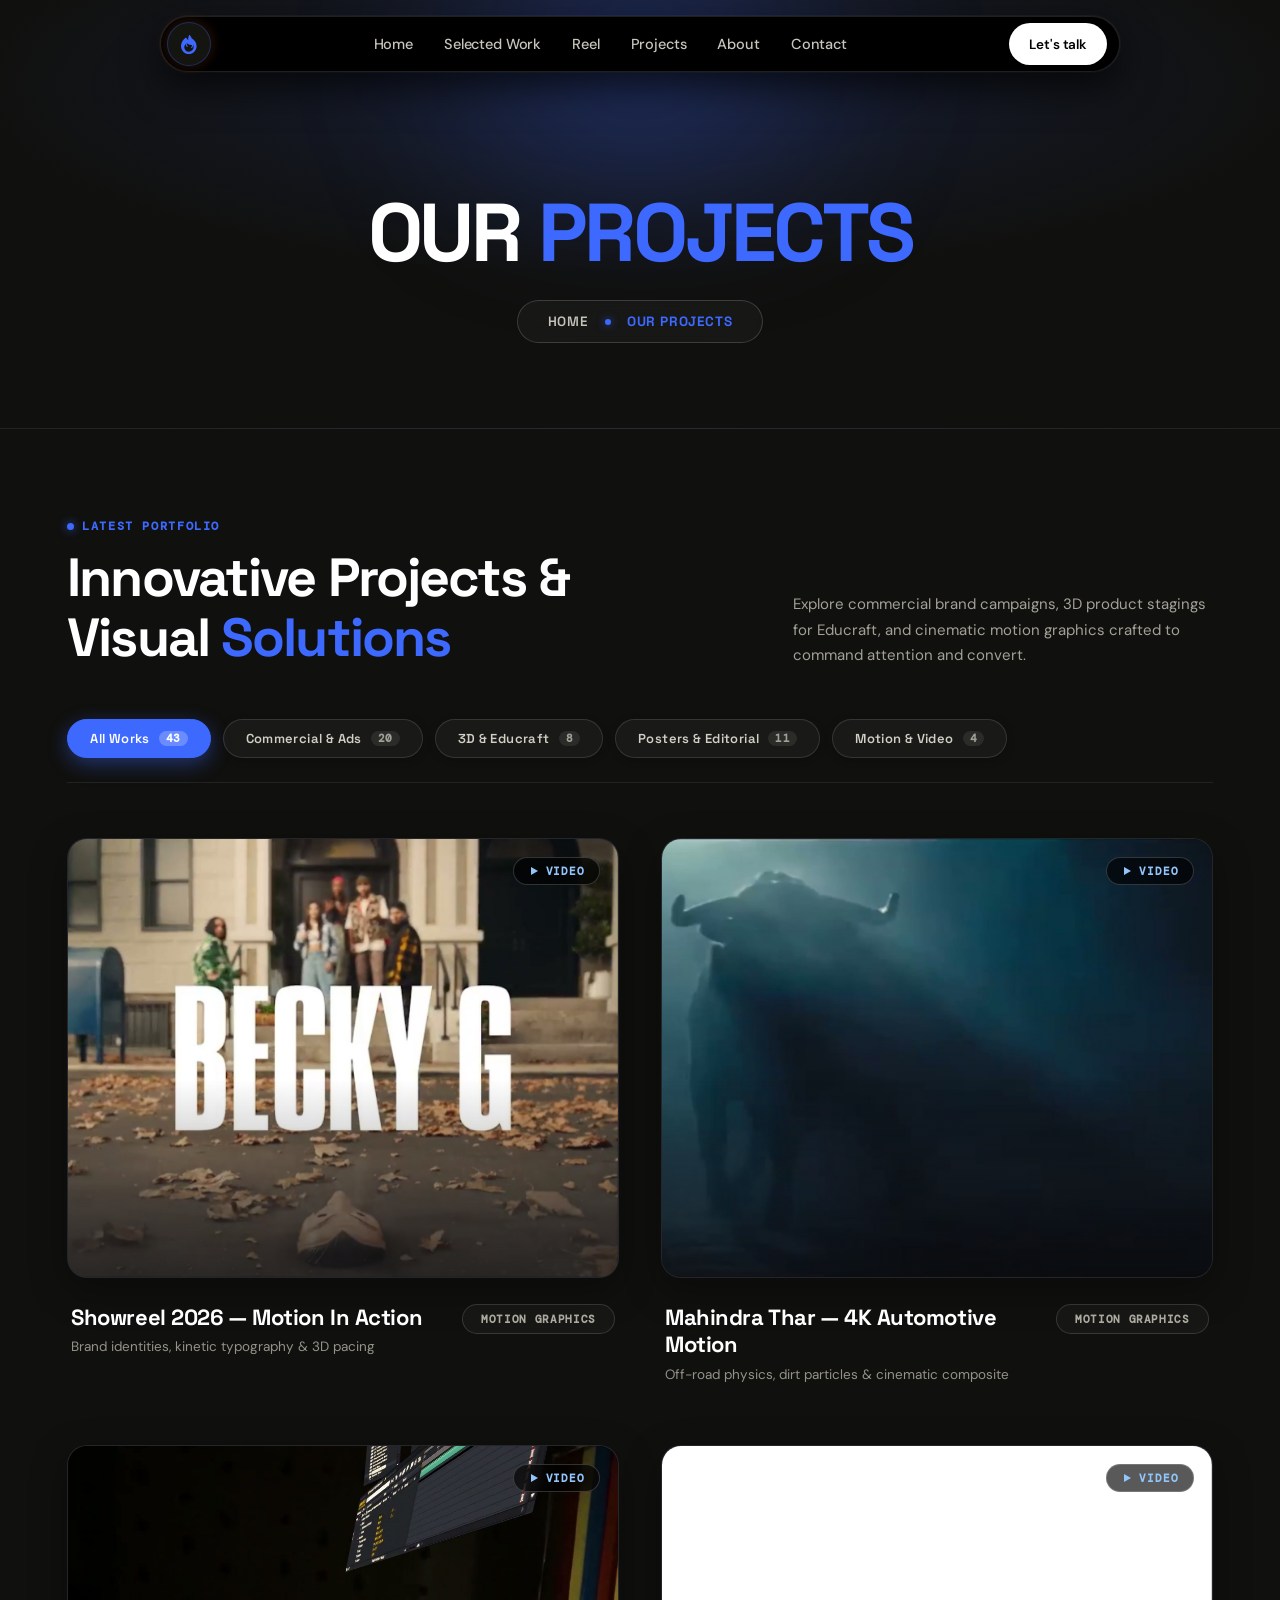
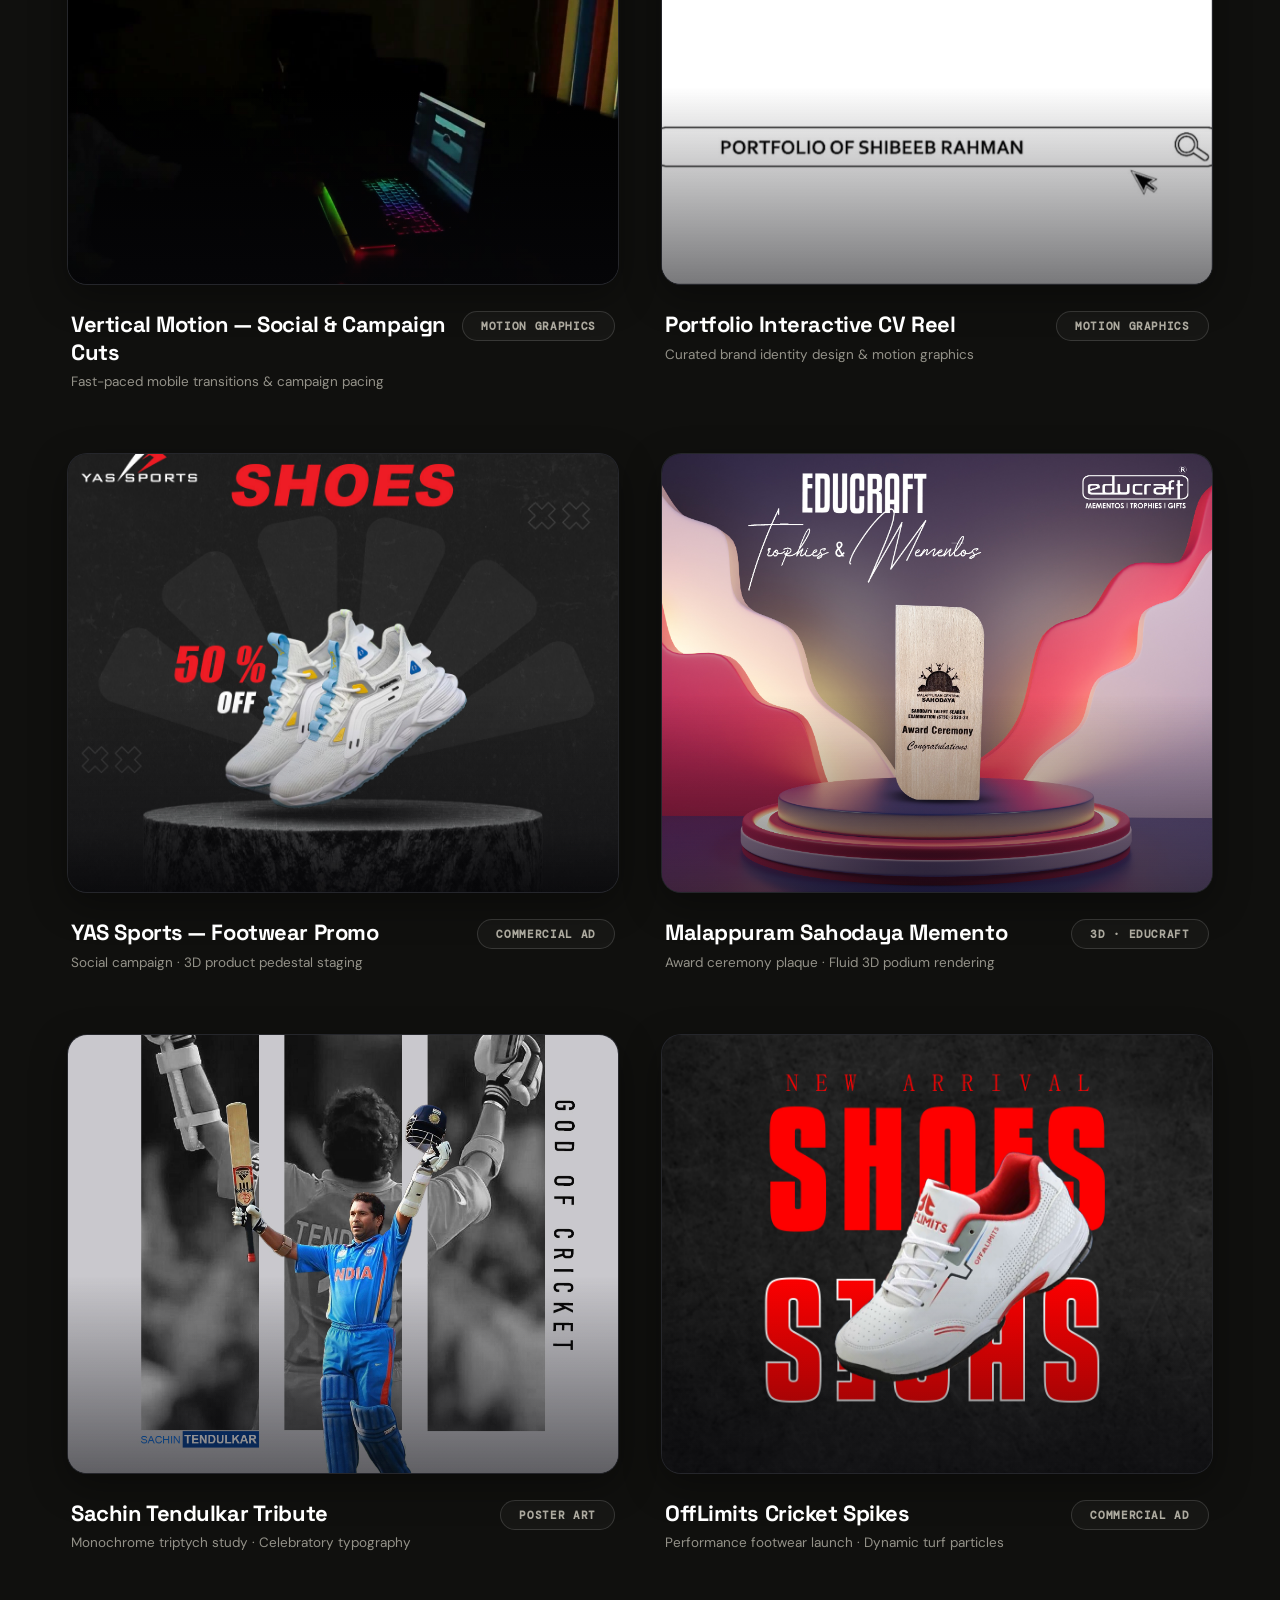
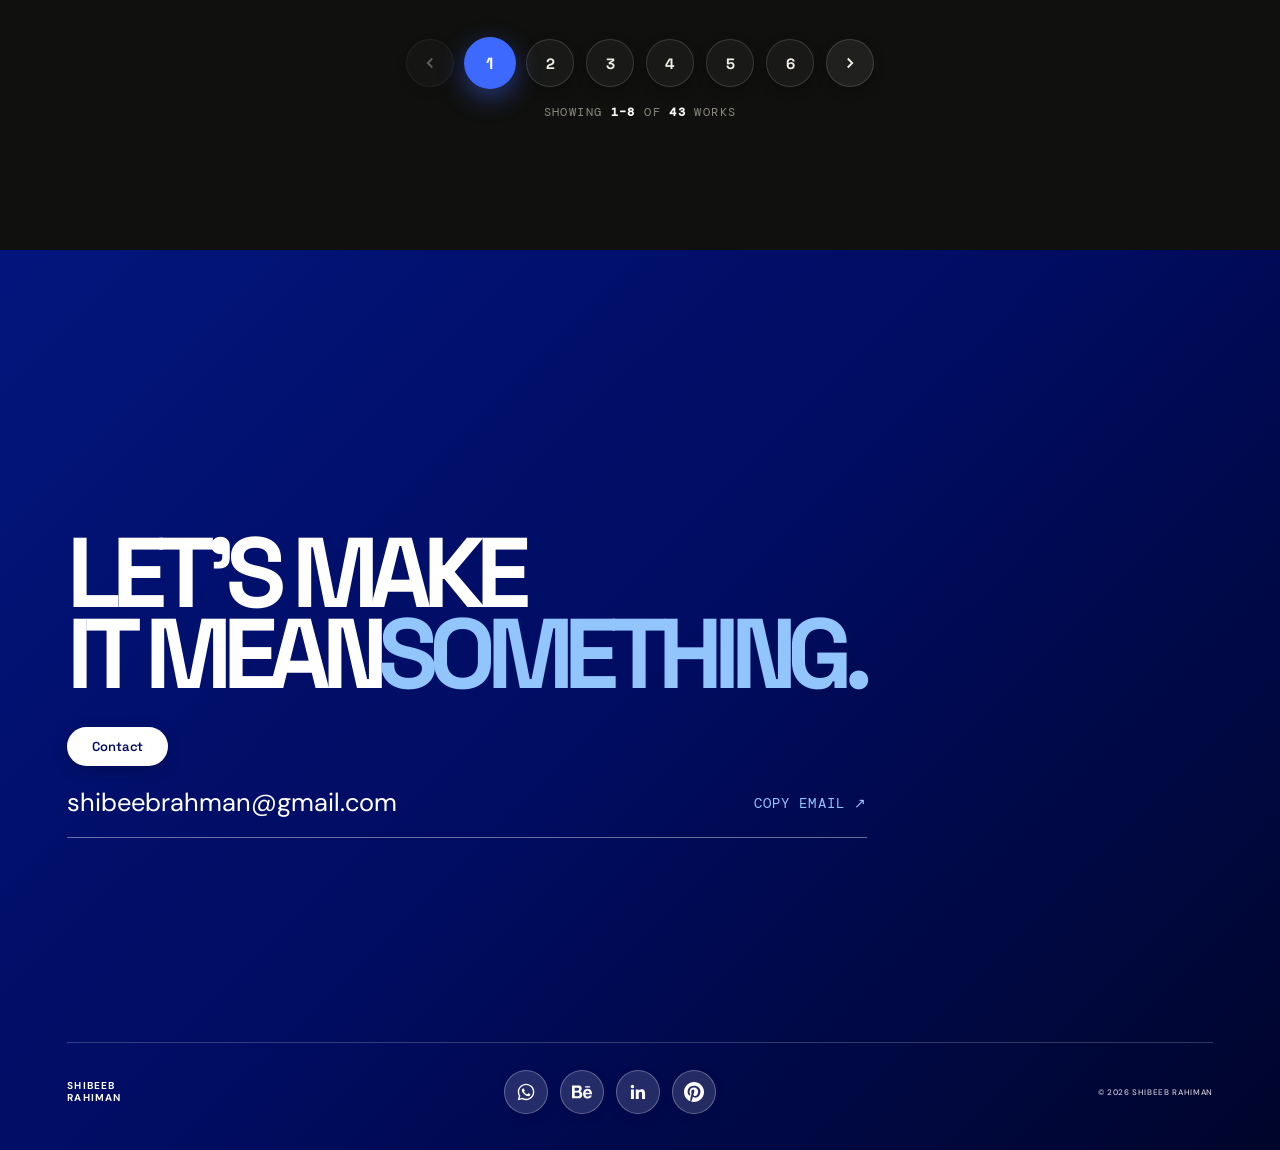
==== commit 1022a396: "Align projects footer with monumental editorial branding and one-frame viewport layout" ====
--- a/projects/index.html
+++ b/projects/index.html
@@ -41,7 +41,7 @@
   
   <!-- Stylesheets -->
   <link rel="stylesheet" href="assets/css/styles.css?v=6">
-  <link rel="stylesheet" href="assets/css/xfolio-projects.css?v=4">
+  <link rel="stylesheet" href="assets/css/xfolio-projects.css?v=8">
 
   <!-- JSON-LD Structured Data -->
   <script type="application/ld+json">
@@ -1305,48 +1305,49 @@
   <!-- Global Footer -->
   <footer class="footer" id="contact">
     <div class="wrap">
-      <div class="footer-cta-container">
-        <div class="footer-cta-card">
-          <span class="mono kicker">COMMERCIAL INQUIRIES &amp; COLLABORATION</span>
-          <h2>Have a project in mind?<br><span>Let's make it real.</span></h2>
-          <p>Let's collaborate on brand identities, motion graphics, and high-converting visual assets.</p>
-          <div class="footer-action-row">
-            <a href="mailto:shibeebrahman@gmail.com" class="contact-pill-button contact-pill-button-main" aria-label="Contact Shibeeb Rahiman">
-              <span class="contact-pill-icon">
-                <svg viewBox="0 0 24 24" width="18" height="18" fill="currentColor" aria-hidden="true">
-                  <path d="M20 4H4c-1.1 0-1.99.9-1.99 2L2 18c0 1.1.9 2 2 2h16c1.1 0 2-.9 2-2V6c0-1.1-.9-2-2-2zm0 4l-8 5-8-5V6l8 5 8-5v2z"/>
-                </svg>
-              </span>
-              <span class="contact-pill-label">shibeebrahman@gmail.com</span>
+      <!-- Center Group: Monumental Heading & Interactive CTAs -->
+      <div class="footer-center-group">
+        <h2>LET’S MAKE<br><span>IT MEAN</span><i> SOMETHING.</i></h2>
+
+        <div class="contact-actions-row">
+          <a href="mailto:shibeebrahman@gmail.com" class="contact-pill-button contact-pill-button-main" id="contactMainBtn" aria-label="Contact Shibeeb Rahiman">
+            Contact
+          </a>
+          <a class="email-link" id="emailCopy" href="mailto:shibeebrahman@gmail.com">
+            <span class="email-text">shibeebrahman@gmail.com</span>
+            <span class="email-action">COPY EMAIL ↗</span>
+          </a>
+        </div>
+        <p class="copy-feedback mono" id="copyFeedback" aria-live="polite"></p>
+      </div>
+      <div class="footer-bottom">
+          <a class="brand" href="#top"><span class="brand-name">SHIBEEB<br>RAHIMAN</span></a>
+          <div class="footer-social-links" aria-label="Social Profiles">
+            <a href="https://wa.me/919207896313" target="_blank" rel="noreferrer" class="social-logo-btn" aria-label="WhatsApp" title="WhatsApp">
+              <svg viewBox="0 0 24 24" width="20" height="20" fill="currentColor" aria-hidden="true">
+                <path d="M12.04 2C6.58 2 2.13 6.45 2.13 11.91C2.13 13.66 2.59 15.36 3.45 16.86L2.05 22L7.3 20.62C8.75 21.41 10.38 21.83 12.04 21.83C17.5 21.83 21.95 17.38 21.95 11.92C21.95 9.27 20.92 6.78 19.05 4.91C17.18 3.03 14.69 2 12.04 2ZM12.05 20.15C10.57 20.15 9.12 19.76 7.85 19.01L7.55 18.83L4.43 19.65L5.26 16.61L5.06 16.29C4.24 14.99 3.81 13.47 3.81 11.91C3.81 7.37 7.5 3.68 12.05 3.68C14.25 3.68 16.31 4.54 17.87 6.1C19.42 7.66 20.28 9.72 20.28 11.92C20.28 16.46 16.59 20.15 12.05 20.15ZM16.57 14.36C16.32 14.24 15.1 13.64 14.88 13.56C14.65 13.47 14.49 13.43 14.32 13.68C14.16 13.93 13.69 14.48 13.54 14.65C13.4 14.81 13.25 14.83 13 14.71C12.75 14.59 11.95 14.32 11 13.48C10.27 12.82 9.77 12.01 9.63 11.76C9.48 11.51 9.61 11.38 9.74 11.26C9.85 11.14 9.99 10.96 10.12 10.81C10.25 10.66 10.29 10.56 10.37 10.39C10.45 10.23 10.41 10.08 10.35 9.96C10.29 9.84 9.8 8.63 9.59 8.14C9.39 7.66 9.19 7.72 9.04 7.71C8.89 7.7 8.73 7.7 8.56 7.7C8.4 7.7 8.13 7.76 7.9 8.01C7.68 8.26 7.04 8.86 7.04 10.07C7.04 11.29 7.93 12.46 8.05 12.63C8.17 12.79 9.8 15.3 12.28 16.37C12.87 16.63 13.33 16.78 13.69 16.89C14.28 17.08 14.82 17.05 15.25 16.99C15.73 16.92 16.72 16.39 16.93 15.81C17.13 15.22 17.13 14.72 17.07 14.61C17.01 14.51 16.83 14.48 16.57 14.36Z"/>
+              </svg>
             </a>
-            <a href="tel:+919207896313" class="contact-pill-button contact-pill-button-sub" aria-label="Call Shibeeb Rahiman">
-              <span class="contact-pill-icon">
-                <svg viewBox="0 0 24 24" width="16" height="16" fill="currentColor" aria-hidden="true">
-                  <path d="M6.62 10.79c1.44 2.83 3.76 5.14 6.59 6.59l2.2-2.2c.27-.27.67-.36 1.02-.24 1.12.37 2.33.57 3.57.57.55 0 1 .45 1 1V20c0 .55-.45 1-1 1-9.39 0-17-7.61-17-17 0-.55.45-1 1-1h3.5c.55 0 1 .45 1 1 0 1.25.2 2.45.57 3.57.11.35.03.74-.25 1.02l-2.2 2.2z"/>
-                </svg>
-              </span>
-              <span class="contact-pill-label">+91 92078 96313</span>
+            <a href="https://www.behance.net" target="_blank" rel="noreferrer" class="social-logo-btn" aria-label="Behance" title="Behance">
+              <svg viewBox="0 0 24 24" width="20" height="20" fill="currentColor" aria-hidden="true">
+                <path d="M16.969 16.927a2.561 2.561 0 0 0 1.901.677 2.501 2.501 0 0 0 1.531-.475c.362-.235.636-.584.779-.99h2.585a5.091 5.091 0 0 1-1.9 2.896 5.292 5.292 0 0 1-3.091.88 5.839 5.839 0 0 1-2.284-.433 4.871 4.871 0 0 1-1.723-1.211 5.657 5.657 0 0 1-1.08-1.874 7.057 7.057 0 0 1-.383-2.393c-.005-.8.129-1.595.396-2.349a5.313 5.313 0 0 1 5.088-3.604 4.87 4.87 0 0 1 2.376.563c.661.362 1.231.87 1.668 1.485a6.2 6.2 0 0 1 .943 2.133c.194.821.263 1.666.205 2.508h-7.699c-.063.79.184 1.574.688 2.187ZM6.947 4.084a8.065 8.065 0 0 1 1.928.198 4.29 4.29 0 0 1 1.49.638c.418.303.748.711.958 1.182.241.579.357 1.203.341 1.83a3.506 3.506 0 0 1-.506 1.961 3.726 3.726 0 0 1-1.503 1.287 3.588 3.588 0 0 1 2.027 1.437c.464.747.697 1.615.67 2.494a4.593 4.593 0 0 1-.423 2.032 3.945 3.945 0 0 1-1.163 1.413 5.114 5.114 0 0 1-1.683.807 7.135 7.135 0 0 1-1.928.259H0V4.084h6.947Zm-.235 12.9c.308.004.616-.029.916-.099a2.18 2.18 0 0 0 .766-.332c.228-.158.411-.371.534-.619.142-.317.208-.663.191-1.009a2.08 2.08 0 0 0-.642-1.715 2.618 2.618 0 0 0-1.696-.505h-3.54v4.279h3.471Zm13.635-5.967a2.13 2.13 0 0 0-1.654-.619 2.336 2.336 0 0 0-1.163.259 2.474 2.474 0 0 0-.738.62 2.359 2.359 0 0 0-.396.792c-.074.239-.12.485-.137.734h4.769a3.239 3.239 0 0 0-.679-1.785l-.002-.001Zm-13.813-.648a2.254 2.254 0 0 0 1.423-.433c.399-.355.607-.88.56-1.413a1.916 1.916 0 0 0-.178-.891 1.298 1.298 0 0 0-.495-.533 1.851 1.851 0 0 0-.711-.274 3.966 3.966 0 0 0-.835-.073H3.241v3.631h3.293v-.014ZM21.62 5.122h-5.976v1.527h5.976V5.122Z"/>
+              </svg>
             </a>
-          </div>
+            <a href="https://www.linkedin.com" target="_blank" rel="noreferrer" class="social-logo-btn" aria-label="LinkedIn" title="LinkedIn">
+              <svg viewBox="0 0 24 24" width="20" height="20" fill="currentColor" aria-hidden="true">
+                <path d="M20.447 20.452h-3.554v-5.569c0-1.328-.027-3.037-1.852-3.037-1.853 0-2.136 1.445-2.136 2.939v5.667H9.351V9h3.414v1.561h.046c.477-.9 1.637-1.85 3.37-1.85 3.601 0 4.267 2.37 4.267 5.455v6.286zM5.337 7.433c-1.144 0-2.063-.926-2.063-2.065 0-1.138.92-2.063 2.063-2.063 1.14 0 2.064.925 2.064 2.063 0 1.139-.925 2.065-2.064 2.065zm1.782 13.019H3.555V9h3.564v11.452z"/>
+              </svg>
+            </a>
+            <a href="https://www.pinterest.com" target="_blank" rel="noreferrer" class="social-logo-btn" aria-label="Pinterest" title="Pinterest">
+              <svg viewBox="0 0 24 24" width="20" height="20" fill="currentColor" aria-hidden="true">
+                <path d="M12.017 0C5.396 0 .029 5.367.029 11.987c0 5.079 3.158 9.417 7.618 11.162-.105-.949-.199-2.403.041-3.439.219-.937 1.406-5.957 1.406-5.957s-.359-.72-.359-1.781c0-1.663.967-2.911 2.168-2.911 1.024 0 1.518.769 1.518 1.69 0 1.029-.655 2.568-.994 3.995-.283 1.194.599 2.169 1.777 2.169 2.133 0 3.772-2.249 3.772-5.495 0-2.873-2.064-4.882-5.012-4.882-3.414 0-5.418 2.561-5.418 5.207 0 1.031.397 2.138.893 2.738a.36.36 0 0 1 .083.345l-.333 1.36c-.053.22-.174.267-.402.161-1.499-.698-2.436-2.889-2.436-4.649 0-3.785 2.75-7.262 7.929-7.262 4.163 0 7.398 2.967 7.398 6.931 0 4.136-2.607 7.464-6.227 7.464-1.216 0-2.359-.631-2.75-1.378l-.748 2.853c-.271 1.043-1.002 2.35-1.492 3.146 1.124.347 2.317.535 3.554.535 6.627 0 12.004-5.378 12.004-12.004C24.017 5.367 18.641 0 12.017 0z"/>
+              </svg>
+            </a>
+          </div>
+          <span class="mono copyright">© 2026 SHIBEEB RAHIMAN</span>
         </div>
       </div>
-      <div class="footer-bottom">
-        <div class="footer-links">
-          <a href="https://www.behance.net" target="_blank" rel="noreferrer" class="social-logo-btn" aria-label="Behance" title="Behance">
-            <svg viewBox="0 0 24 24" width="20" height="20" fill="currentColor" aria-hidden="true">
-              <path d="M22 7h-7v-2h7v2zm1.726 10c-.442 1.297-2.029 3-4.726 3-3.659 0-6-2.585-6-6 0-3.568 2.46-6 6-6 3.659 0 5.86 2.585 5.86 6 0 .585-.069 1.144-.19 1.637h-8.795c.21 2.056 1.776 3.069 3.292 3.069 1.357 0 2.352-.644 2.809-1.706h1.75zm-6.851-4.706h5.836c-.161-1.758-1.503-2.694-2.899-2.694-1.536 0-2.738.936-2.937 2.694zm-11.875 4.706h-5v-14h5.666c3.272 0 5.334 1.637 5.334 4.397 0 1.62-.843 2.91-2.196 3.616 1.758.644 2.696 2.196 2.696 4.093 0 3.013-2.327 4.894-6.5 4.894zm-2.5-8.25h2.833c1.611 0 2.667-.78 2.667-2.147 0-1.32-.984-2.103-2.617-2.103h-2.883v4.25zm0 6.25h3.083c1.782 0 3.084-.887 3.084-2.472 0-1.637-1.34-2.528-3.134-2.528h-3.033v5z"/>
-            </svg>
-          </a>
-          <a href="https://www.linkedin.com" target="_blank" rel="noreferrer" class="social-logo-btn" aria-label="LinkedIn" title="LinkedIn">
-            <svg viewBox="0 0 24 24" width="20" height="20" fill="currentColor" aria-hidden="true">
-              <path d="M19 0h-14c-2.761 0-5 2.239-5 5v14c0 2.761 2.239 5 5 5h14c2.762 0 5-2.239 5-5v-14c0-2.761-2.238-5-5-5zm-11 19h-3v-11h3v11zm-1.5-12.268c-.966 0-1.75-.79-1.75-1.764s.784-1.764 1.75-1.764 1.75.79 1.75 1.764-.783 1.764-1.75 1.764zm13.5 12.268h-3v-5.604c0-3.368-4-3.113-4 0v5.604h-3v-11h3v1.765c1.396-2.586 7-2.777 7 2.476v6.759z"/>
-            </svg>
-          </a>
-        </div>
-        <span class="mono copyright">© 2026 SHIBEEB RAHIMAN</span>
-      </div>
-    </div>
-  </footer>
+    </footer>
 
   <!-- Floating Back to Top Button -->
   <button type="button" class="back-to-top" id="backToTopBtn" aria-label="Back to top" title="Back to top">
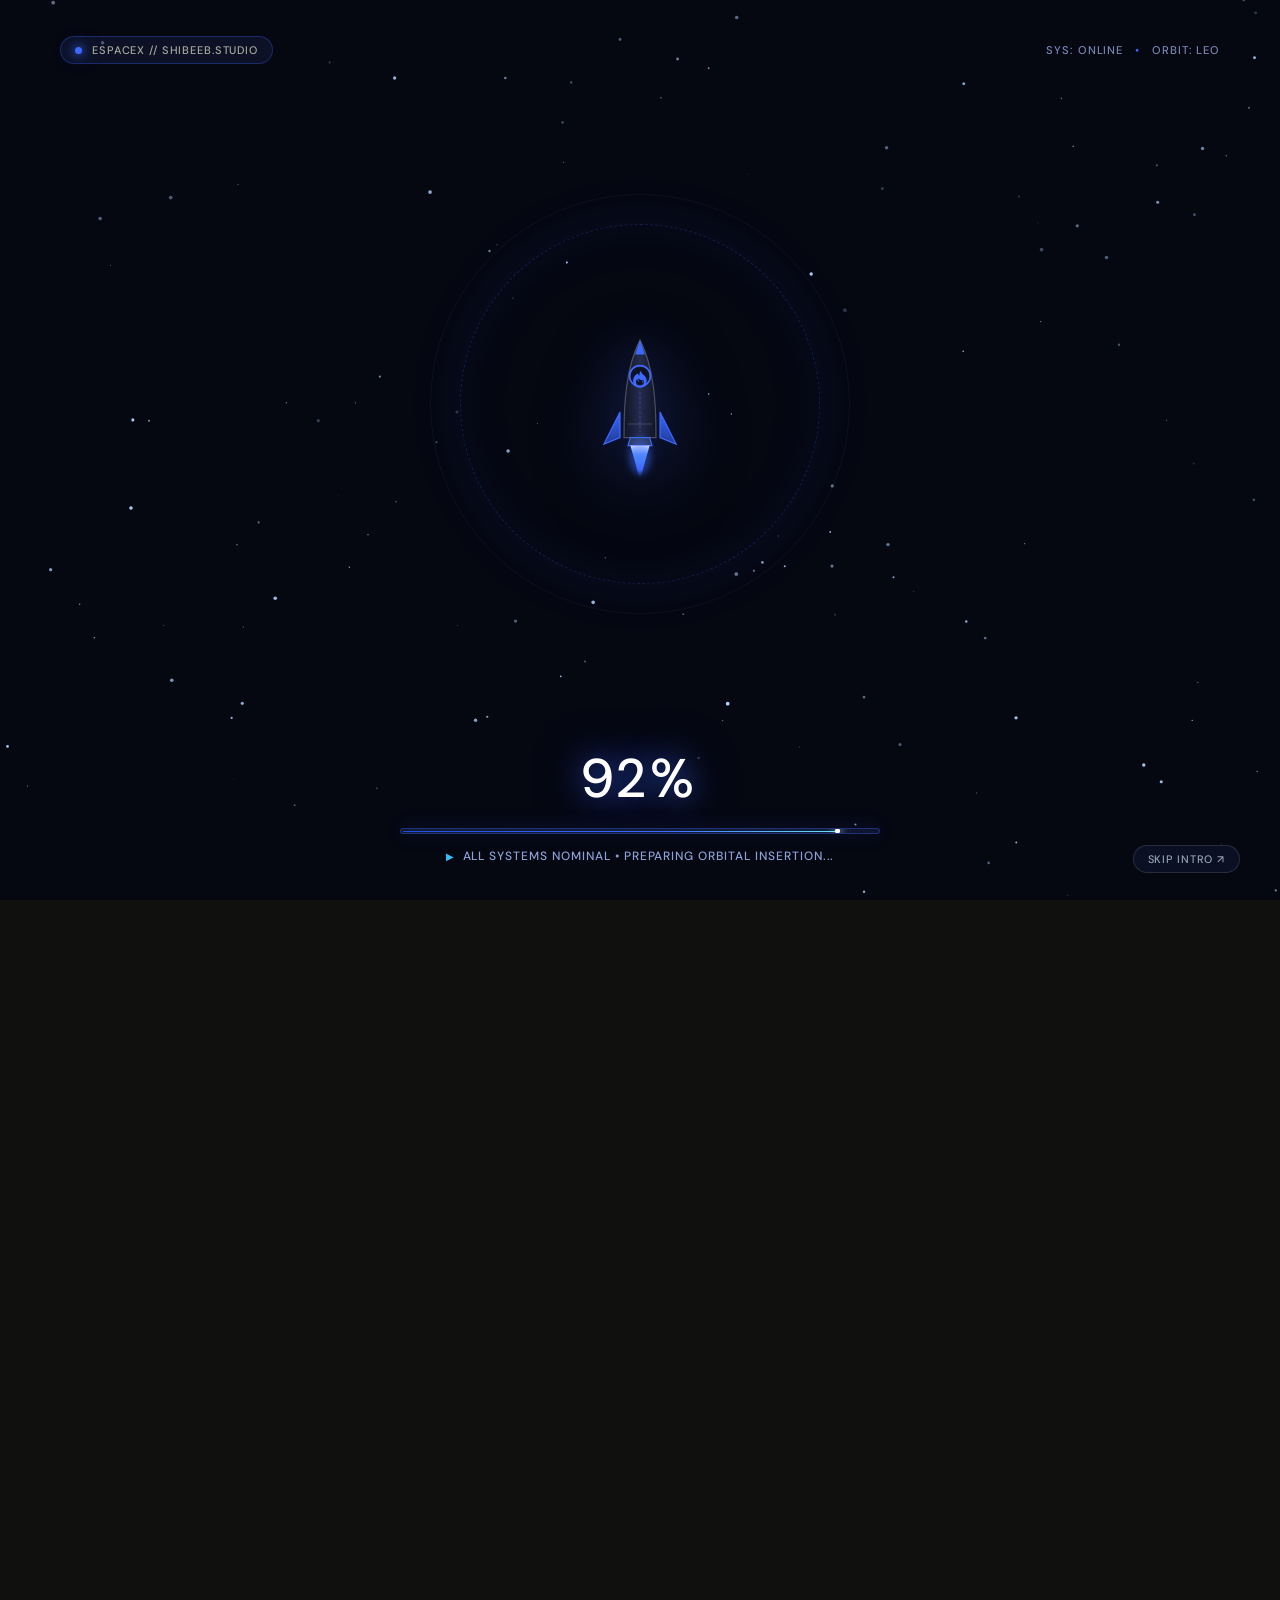
==== commit 49bcb4cc: "feat: Add EspaceX-inspired space launch loading screen with telemetry HUD and rocket blast-off" ====
--- a/projects/index.html
+++ b/projects/index.html
@@ -75,8 +75,127 @@
     .pill-flame-svg { width: 22px !important; height: 22px !important; max-width: 22px !important; display: block !important; }
     .pill-flame-circle { width: 44px; height: 44px; display: flex; align-items: center; justify-content: center; }
   </style>
+  <style>
+    /* Critical EspaceX Preloader Display */
+    html.is-loading, body.is-loading { overflow: hidden !important; height: 100vh !important; }
+    #sitePreloader { position: fixed; inset: 0; z-index: 9999999; background: #050711; display: flex; }
+  </style>
+
 </head>
 <body class="theme-obsidian">
+  <!-- ============================================================
+       ESPACEX STUDIO PRELOADER (Inspired by Neomodeon EspaceX)
+       ============================================================ -->
+  <aside class="espace-preloader" id="sitePreloader" aria-label="Loading portfolio" role="status">
+    <canvas class="espace-stars-canvas" id="espaceStars"></canvas>
+    
+    <!-- Top Telemetry HUD -->
+    <div class="espace-hud-top">
+      <div class="espace-hud-chip">
+        <span class="espace-pulse-dot"></span>
+        <span class="mono">ESPACEX // SHIBEEB.STUDIO</span>
+      </div>
+      <div class="espace-hud-telemetry mono">
+        <span>SYS: ONLINE</span>
+        <span class="hud-sep">•</span>
+        <span>ORBIT: LEO</span>
+      </div>
+    </div>
+
+    <!-- Center Spacecraft & Orbital Ring -->
+    <div class="espace-center-stage">
+      <div class="espace-orbit-ring" aria-hidden="true"></div>
+      <div class="espace-orbit-reticle" aria-hidden="true"></div>
+      
+      <div class="espace-rocket-container" id="espaceRocket">
+        <!-- SVG Sleek Futuristic Rocket -->
+        <svg class="espace-rocket-svg" viewBox="0 0 120 200" width="96" height="160" fill="none" xmlns="http://www.w3.org/2000/svg">
+          <defs>
+            <linearGradient id="rocketBodyGrad" x1="0%" y1="0%" x2="100%" y2="0%">
+              <stop offset="0%" stop-color="#121526" />
+              <stop offset="50%" stop-color="#242b4d" />
+              <stop offset="100%" stop-color="#121526" />
+            </linearGradient>
+            <linearGradient id="rocketFinGrad" x1="0%" y1="0%" x2="0%" y2="100%">
+              <stop offset="0%" stop-color="#3d69ff" />
+              <stop offset="100%" stop-color="#1e3a99" />
+            </linearGradient>
+            <linearGradient id="flameGrad" x1="0%" y1="0%" x2="0%" y2="100%">
+              <stop offset="0%" stop-color="#ffffff" />
+              <stop offset="25%" stop-color="#60a5fa" />
+              <stop offset="70%" stop-color="#3d69ff" />
+              <stop offset="100%" stop-color="transparent" />
+            </linearGradient>
+          </defs>
+
+          <!-- Left Wing / Fin -->
+          <path d="M35 110 L15 150 L35 142 Z" fill="url(#rocketFinGrad)" stroke="#3d69ff" stroke-width="1.5"/>
+          <!-- Right Wing / Fin -->
+          <path d="M85 110 L105 150 L85 142 Z" fill="url(#rocketFinGrad)" stroke="#3d69ff" stroke-width="1.5"/>
+          
+          <!-- Main Fuselage -->
+          <path d="M60 20 C42 55 40 100 40 142 L80 142 C80 100 78 55 60 20 Z" fill="url(#rocketBodyGrad)" stroke="rgba(255,255,255,0.25)" stroke-width="1.5"/>
+          <!-- Nosecone Tip -->
+          <path d="M60 20 L54 38 L66 38 Z" fill="#3d69ff"/>
+          
+          <!-- Cockpit Window / Shibeeb Flame Crest -->
+          <circle cx="60" cy="65" r="13" fill="#0d1124" stroke="#3d69ff" stroke-width="2"/>
+          <!-- Flame Emblem inside Cockpit -->
+          <path d="M60.8 59C60.5 58.9 60.2 59.1 60.1 59.4C59.4 61.4 59.1 63.1 59.2 64.6C58.5 64 57.8 63.2 57.3 62.3C57.1 62 56.7 61.9 56.4 62.1C55.2 62.8 54.2 63.8 53.4 65C52.1 66.8 51.4 69 51.4 71.3C51.4 76 55.2 79.8 59.9 79.8C64.6 79.8 68.4 76 68.4 71.3C68.4 67.6 66.1 64.3 63 62.6C62.6 61.3 61.9 60.1 60.8 59ZM59.9 77.3C57.2 77.3 55 75.1 55 72.4C55 71 55.6 69.8 56.5 68.9C56.6 70 57 71 57.6 71.9C57.8 72.2 58.2 72.2 58.5 72C58.8 71.8 58.8 71.4 58.6 71.1C57.9 70.2 57.5 69 57.6 67.8C58.9 69.1 60.6 70 62.5 70C62.9 70 63.2 70 63.5 69.9C63.4 70.8 63.1 71.6 62.6 72.3C62.4 72.6 62.5 73 62.8 73.2C63.1 73.4 63.4 73.3 63.6 73C64.3 72 64.7 70.9 64.8 69.7C65 70.4 65.1 71.2 65.1 72C65.1 75.1 62.8 77.3 59.9 77.3Z" fill="#3d69ff"/>
+          
+          <!-- Panel Lines & Accents -->
+          <line x1="60" y1="85" x2="60" y2="135" stroke="rgba(61,105,255,0.4)" stroke-width="1.5" stroke-dasharray="3 3"/>
+          <path d="M45 125 L75 125" stroke="rgba(255,255,255,0.2)" stroke-width="1"/>
+          
+          <!-- Engine Nozzle -->
+          <path d="M48 142 L45 152 L75 152 L72 142 Z" fill="#2d3748" stroke="#3d69ff" stroke-width="1.5"/>
+
+          <!-- Animated Thruster Plasma Flame -->
+          <g class="espace-thruster-flame">
+            <polygon points="48,152 72,152 60,195" fill="url(#flameGrad)" class="espace-flame-core" />
+            <ellipse cx="60" cy="165" rx="14" ry="24" fill="rgba(61, 105, 255, 0.45)" class="espace-flame-glow" filter="blur(4px)" />
+          </g>
+        </svg>
+
+        <!-- Thruster Spark Particles -->
+        <div class="espace-exhaust-sparks">
+          <span class="spark s1"></span>
+          <span class="spark s2"></span>
+          <span class="spark s3"></span>
+          <span class="spark s4"></span>
+        </div>
+      </div>
+    </div>
+
+    <!-- Bottom HUD & Progress Controls -->
+    <div class="espace-hud-bottom">
+      <!-- Huge Monospace Counter -->
+      <div class="espace-counter-row">
+        <span class="espace-percent-display mono" id="espaceCounter">00%</span>
+      </div>
+
+      <!-- Sci-fi Progress Bar -->
+      <div class="espace-progress-wrap">
+        <div class="espace-progress-bar">
+          <div class="espace-progress-fill" id="espaceProgressFill">
+            <span class="espace-progress-seeker"></span>
+          </div>
+        </div>
+      </div>
+
+      <!-- Dynamic Mission Status Line -->
+      <div class="espace-status-feed mono" id="espaceStatus">
+        <span class="status-marker">▶</span>
+        <span class="status-text" id="espaceStatusText">INITIALIZING ORBITAL AVIONICS...</span>
+      </div>
+    </div>
+
+    <!-- Skip Button (Discreet & Polished) -->
+    <button type="button" class="espace-skip-btn mono" id="espaceSkipBtn" aria-label="Skip loading animation">
+      SKIP INTRO ↗
+    </button>
+  </aside>
+
   <div class="progress" id="progress"></div>
   <div class="pointer-glow" aria-hidden="true"></div>
   <div class="pill-nav-backdrop" id="pillNavBackdrop" aria-hidden="true"></div>
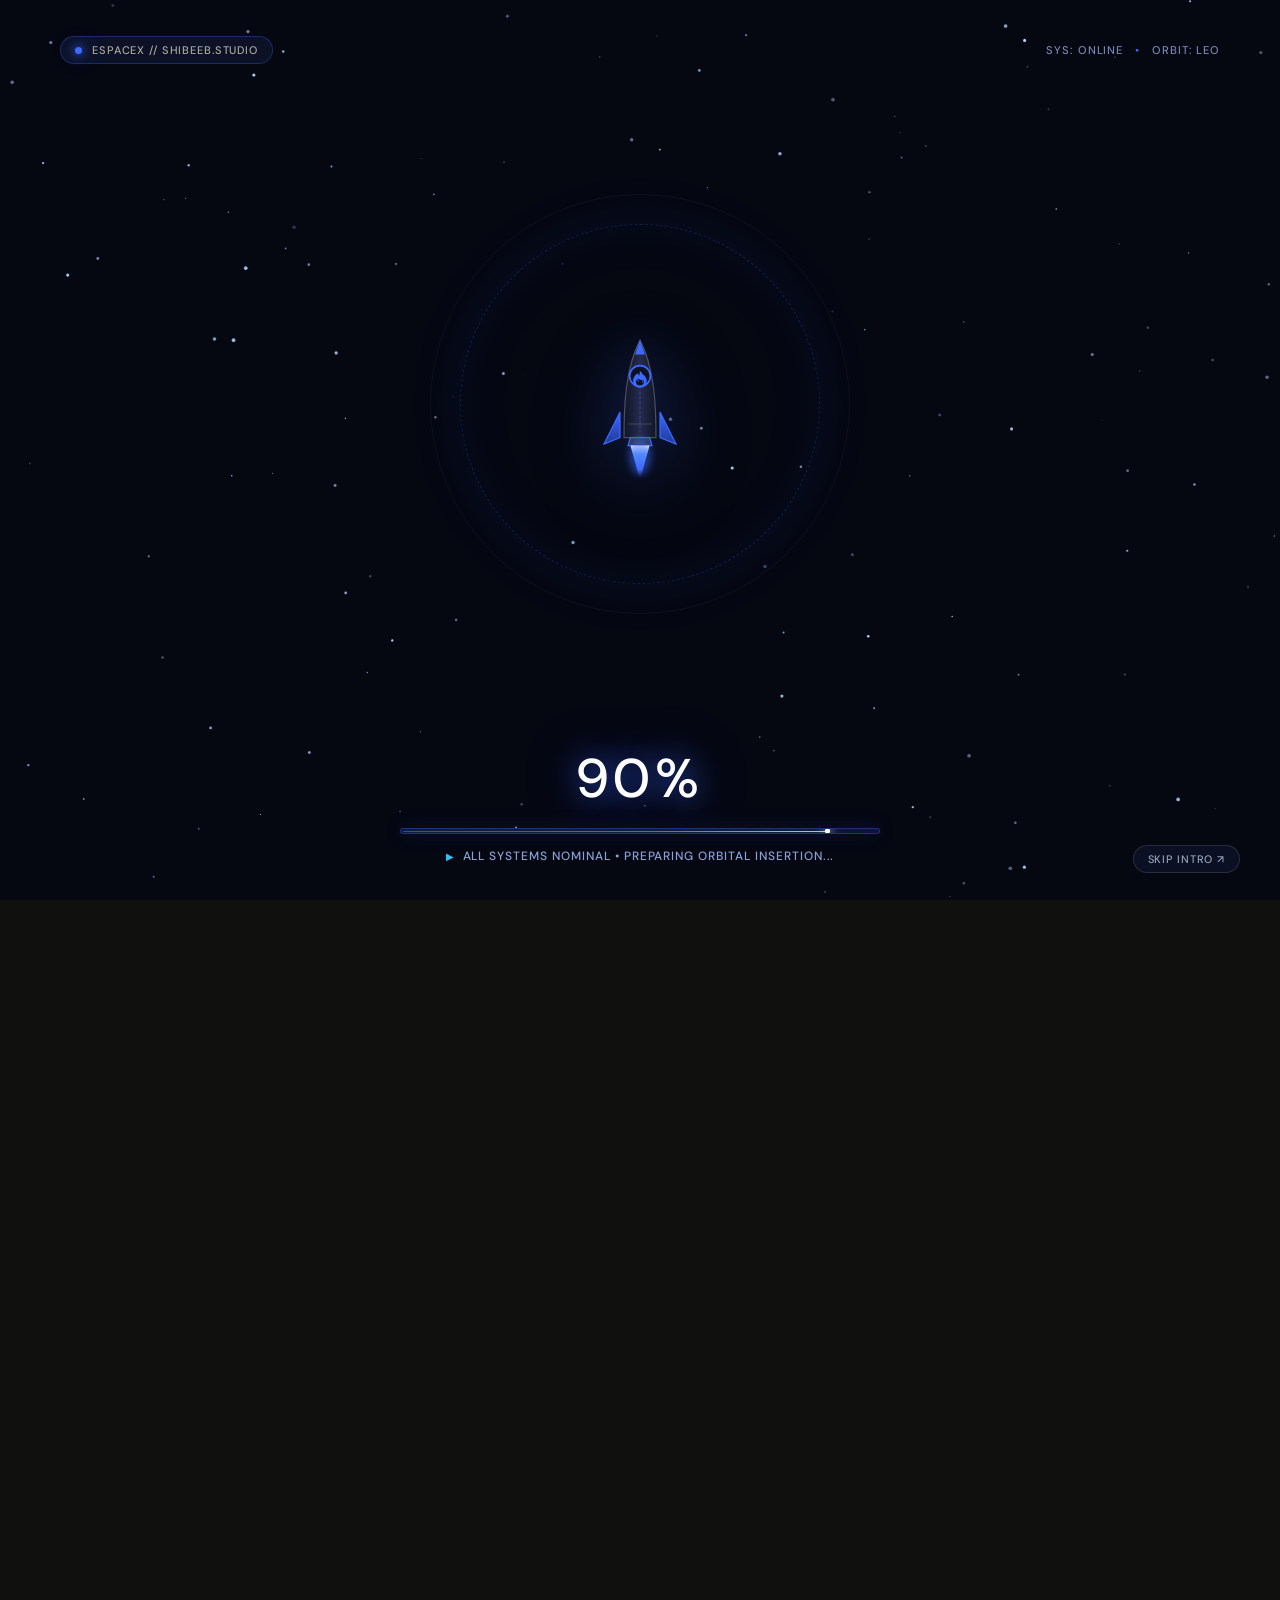
==== commit d05b30d1: "feat: Combine Arena brochure exterior and interior spreads into unified showcase with interactive li" ====
--- a/projects/index.html
+++ b/projects/index.html
@@ -27,7 +27,7 @@
   <meta property="og:type" content="website">
   <meta property="og:url" content="https://shibeeb-portfolio.onrender.com/projects">
   <meta property="og:title" content="Our Projects — Shibeeb Rahiman">
-  <meta property="og:description" content="Browse 43 client campaigns, 3D product stagings, motion films, and editorial typography posters.">
+  <meta property="og:description" content="Browse 42 client campaigns, 3D product stagings, motion films, and editorial typography posters.">
   <meta property="og:image" content="assets/images/shibeeb-portrait.png">
 
   <!-- Favicon -->
@@ -63,8 +63,8 @@
         "@type": "CollectionPage",
         "@id": "https://shibeeb-portfolio.onrender.com/projects#collection",
         "url": "https://shibeeb-portfolio.onrender.com/projects",
-        "name": "Our Projects (43 Works) — Shibeeb Rahiman",
-        "description": "Comprehensive gallery of 43 design projects spanning motion graphics, 3D trophy staging, commercial retail campaigns, and typography posters."
+        "name": "Our Projects (48 Works) — Shibeeb Rahiman",
+        "description": "Comprehensive gallery of 48 design projects spanning motion graphics, 3D trophy staging, commercial retail campaigns, and typography posters."
       }
     ]
   }
@@ -298,11 +298,11 @@
       <div class="xfolio-filter-bar" role="tablist" aria-label="Filter projects by category">
         <button type="button" class="xfolio-filter-pill active" data-filter="all">
           <span>All Works</span>
-          <span class="pill-count">43</span>
+          <span class="pill-count">42</span>
         </button>
         <button type="button" class="xfolio-filter-pill" data-filter="ads">
           <span>Commercial &amp; Ads</span>
-          <span class="pill-count">20</span>
+          <span class="pill-count">19</span>
         </button>
         <button type="button" class="xfolio-filter-pill" data-filter="educraft">
           <span>3D &amp; Educraft</span>
@@ -1058,33 +1058,8 @@
           </div>
         </article>
 
-        <!-- Project 30: Jalamithra Product Lineup -->
-        <article class="portfolio-two__single" data-category="ads" data-index="29" data-src="assets/images/posters/jalamithra-product-lineup-ad.jpg"  data-title="Jalamithra Product Lineup" data-badge="PRODUCT AD" data-desc="Filtration range • Brand ambassador endorsement">
-          <div class="thumb" tabindex="0" role="button" aria-label="View Jalamithra Product Lineup">
-            <div class="img-wrap">
-              <img src="assets/images/posters/jalamithra-product-lineup-ad.jpg" alt="Jalamithra Product Lineup" loading="lazy">
-            </div>
-            
-            <div class="btn-wrap" aria-hidden="true">
-              <div class="circle-btn">
-                <svg class="circle-icon" viewBox="0 0 24 24" width="26" height="26" fill="none" stroke="currentColor" stroke-width="2.5" aria-hidden="true"><path d="M7 17L17 7M17 7H7M17 7V17"/></svg>
-                <span>VIEW DETAILS</span>
-              </div>
-            </div>
-          </div>
-          <div class="content">
-            <div class="content-title-box">
-              <h4><a href="javascript:void(0)">Jalamithra Product Lineup</a></h4>
-              <p class="content-desc">Filtration range • Brand ambassador endorsement</p>
-            </div>
-            <div class="tags">
-              <span class="tag-pill">COMMERCIAL AD</span>
-            </div>
-          </div>
-        </article>
-
         <!-- Project 31: Jalamithra UFO Concept -->
-        <article class="portfolio-two__single" data-category="ads" data-index="30" data-src="assets/images/posters/jalamithra-ufo-sci-fi-ad.jpg"  data-title="Jalamithra UFO Concept" data-badge="CREATIVE AD" data-desc="Sci-fi commercial • Tractor beam delivery composite">
+        <article class="portfolio-two__single" data-category="ads" data-index="29" data-src="assets/images/posters/jalamithra-ufo-sci-fi-ad.jpg"  data-title="Jalamithra UFO Concept" data-badge="CREATIVE AD" data-desc="Sci-fi commercial • Tractor beam delivery composite">
           <div class="thumb" tabindex="0" role="button" aria-label="View Jalamithra UFO Concept">
             <div class="img-wrap">
               <img src="assets/images/posters/jalamithra-ufo-sci-fi-ad.jpg" alt="Jalamithra UFO Concept" loading="lazy">
@@ -1109,7 +1084,7 @@
         </article>
 
         <!-- Project 32: CK Arabic Luxury Fragrance -->
-        <article class="portfolio-two__single" data-category="ads" data-index="31" data-src="assets/images/posters/ck-luxury-perfume-product-ad.jpg"  data-title="CK Arabic Luxury Fragrance" data-badge="PRODUCT AD" data-desc="Perfume studio staging • Rope tension & warm lighting">
+        <article class="portfolio-two__single" data-category="ads" data-index="30" data-src="assets/images/posters/ck-luxury-perfume-product-ad.jpg"  data-title="CK Arabic Luxury Fragrance" data-badge="PRODUCT AD" data-desc="Perfume studio staging • Rope tension & warm lighting">
           <div class="thumb" tabindex="0" role="button" aria-label="View CK Arabic Luxury Fragrance">
             <div class="img-wrap">
               <img src="assets/images/posters/ck-luxury-perfume-product-ad.jpg" alt="CK Arabic Luxury Fragrance" loading="lazy">
@@ -1134,7 +1109,7 @@
         </article>
 
         <!-- Project 33: Manly Perfume Campaign -->
-        <article class="portfolio-two__single" data-category="ads" data-index="32" data-src="assets/images/posters/manly-perfume-commercial-ad.jpg"  data-title="Manly Perfume Campaign" data-badge="COMMERCIAL AD" data-desc="Gentleman's lifestyle • Luxury watch & amber glow">
+        <article class="portfolio-two__single" data-category="ads" data-index="31" data-src="assets/images/posters/manly-perfume-commercial-ad.jpg"  data-title="Manly Perfume Campaign" data-badge="COMMERCIAL AD" data-desc="Gentleman's lifestyle • Luxury watch & amber glow">
           <div class="thumb" tabindex="0" role="button" aria-label="View Manly Perfume Campaign">
             <div class="img-wrap">
               <img src="assets/images/posters/manly-perfume-commercial-ad.jpg" alt="Manly Perfume Campaign" loading="lazy">
@@ -1159,7 +1134,7 @@
         </article>
 
         <!-- Project 34: Hello Money Remittance -->
-        <article class="portfolio-two__single" data-category="ads" data-index="33" data-src="assets/images/posters/hello-money-remittance-ad.jpg"  data-title="Hello Money Remittance" data-badge="FINTECH AD" data-desc="Oman-to-India transfer • Glowing currency arch">
+        <article class="portfolio-two__single" data-category="ads" data-index="32" data-src="assets/images/posters/hello-money-remittance-ad.jpg"  data-title="Hello Money Remittance" data-badge="FINTECH AD" data-desc="Oman-to-India transfer • Glowing currency arch">
           <div class="thumb" tabindex="0" role="button" aria-label="View Hello Money Remittance">
             <div class="img-wrap">
               <img src="assets/images/posters/hello-money-remittance-ad.jpg" alt="Hello Money Remittance" loading="lazy">
@@ -1184,7 +1159,7 @@
         </article>
 
         <!-- Project 35: Dugue Crimson Staging -->
-        <article class="portfolio-two__single" data-category="ads" data-index="34" data-src="assets/images/posters/dugue-luxury-perfume-3d-staging.jpg"  data-title="Dugue Crimson Staging" data-badge="3D PRODUCT" data-desc="Crimson monochromatic • Bottle & luxury box staging">
+        <article class="portfolio-two__single" data-category="ads" data-index="33" data-src="assets/images/posters/dugue-luxury-perfume-3d-staging.jpg"  data-title="Dugue Crimson Staging" data-badge="3D PRODUCT" data-desc="Crimson monochromatic • Bottle & luxury box staging">
           <div class="thumb" tabindex="0" role="button" aria-label="View Dugue Crimson Staging">
             <div class="img-wrap">
               <img src="assets/images/posters/dugue-luxury-perfume-3d-staging.jpg" alt="Dugue Crimson Staging" loading="lazy">
@@ -1209,7 +1184,7 @@
         </article>
 
         <!-- Project 36: Dugue Gold Edition -->
-        <article class="portfolio-two__single" data-category="ads" data-index="35" data-src="assets/images/posters/dugue-gold-edition-perfume-mockup.jpg"  data-title="Dugue Gold Edition" data-badge="3D PRODUCT" data-desc="Floating luxury mockup • Gold flacon & minimalist box">
+        <article class="portfolio-two__single" data-category="ads" data-index="34" data-src="assets/images/posters/dugue-gold-edition-perfume-mockup.jpg"  data-title="Dugue Gold Edition" data-badge="3D PRODUCT" data-desc="Floating luxury mockup • Gold flacon & minimalist box">
           <div class="thumb" tabindex="0" role="button" aria-label="View Dugue Gold Edition">
             <div class="img-wrap">
               <img src="assets/images/posters/dugue-gold-edition-perfume-mockup.jpg" alt="Dugue Gold Edition" loading="lazy">
@@ -1234,7 +1209,7 @@
         </article>
 
         <!-- Project 37: Dugue Obsidian & Magma -->
-        <article class="portfolio-two__single" data-category="ads" data-index="36" data-src="assets/images/posters/dugue-crimson-magma-perfume-staging.jpg"  data-title="Dugue Obsidian & Magma" data-badge="3D PRODUCT" data-desc="Volcanic obsidian rock • Internal crimson glow staging">
+        <article class="portfolio-two__single" data-category="ads" data-index="35" data-src="assets/images/posters/dugue-crimson-magma-perfume-staging.jpg"  data-title="Dugue Obsidian & Magma" data-badge="3D PRODUCT" data-desc="Volcanic obsidian rock • Internal crimson glow staging">
           <div class="thumb" tabindex="0" role="button" aria-label="View Dugue Obsidian & Magma">
             <div class="img-wrap">
               <img src="assets/images/posters/dugue-crimson-magma-perfume-staging.jpg" alt="Dugue Obsidian & Magma" loading="lazy">
@@ -1259,7 +1234,7 @@
         </article>
 
         <!-- Project 38: OffLimits Store Danglers -->
-        <article class="portfolio-two__single" data-category="ads" data-index="37" data-src="assets/images/posters/offlimits-retail-dangler-mockup.png"  data-title="OffLimits Store Danglers" data-badge="RETAIL BRANDING" data-desc="Hanging store danglers • 50% Off campaign mockup">
+        <article class="portfolio-two__single" data-category="ads" data-index="36" data-src="assets/images/posters/offlimits-retail-dangler-mockup.png"  data-title="OffLimits Store Danglers" data-badge="RETAIL BRANDING" data-desc="Hanging store danglers • 50% Off campaign mockup">
           <div class="thumb" tabindex="0" role="button" aria-label="View OffLimits Store Danglers">
             <div class="img-wrap">
               <img src="assets/images/posters/offlimits-retail-dangler-mockup.png" alt="OffLimits Store Danglers" loading="lazy">
@@ -1283,33 +1258,34 @@
           </div>
         </article>
 
-        <!-- Project 39: Arena Tri-Fold Brochure -->
-        <article class="portfolio-two__single" data-category="ads" data-index="38" data-src="assets/images/posters/arena-motion-graphics-brochure.jpg"  data-title="Arena Tri-Fold Brochure" data-badge="PRINT DESIGN" data-desc="Admissions brochure • Dynamic motion design layout">
+        <!-- Project 39: Arena Tri-Fold Brochure (Both Spreads Included) -->
+        <article class="portfolio-two__single" data-category="ads" data-index="37" data-src="assets/images/posters/arena-motion-graphics-brochure-combined.jpg" data-gallery="assets/images/posters/arena-motion-graphics-brochure-combined.jpg|assets/images/posters/arena-motion-graphics-brochure.jpg|assets/images/posters/arena-motion-graphics-brochure-inside.jpg" data-gallery-labels="Both Spreads (Full)|Outside Spread|Inside Spread" data-title="Arena Tri-Fold Brochure" data-badge="PRINT DESIGN • 2 SPREADS" data-desc="Admissions brochure • Complete 6-panel exterior & interior set">
           <div class="thumb" tabindex="0" role="button" aria-label="View Arena Tri-Fold Brochure">
             <div class="img-wrap">
-              <img src="assets/images/posters/arena-motion-graphics-brochure.jpg" alt="Arena Tri-Fold Brochure" loading="lazy">
-            </div>
-            
-            <div class="btn-wrap" aria-hidden="true">
-              <div class="circle-btn">
-                <svg class="circle-icon" viewBox="0 0 24 24" width="26" height="26" fill="none" stroke="currentColor" stroke-width="2.5" aria-hidden="true"><path d="M7 17L17 7M17 7H7M17 7V17"/></svg>
-                <span>VIEW DETAILS</span>
+              <img src="assets/images/posters/arena-motion-graphics-brochure-combined.jpg" alt="Arena Tri-Fold Brochure (Both Spreads)" loading="lazy">
+            </div>
+            
+            <div class="btn-wrap" aria-hidden="true">
+              <div class="circle-btn">
+                <svg class="circle-icon" viewBox="0 0 24 24" width="26" height="26" fill="none" stroke="currentColor" stroke-width="2.5" aria-hidden="true"><path d="M7 17L17 7M17 7H7M17 7V17"/></svg>
+                <span>VIEW 2 SPREADS</span>
               </div>
             </div>
           </div>
           <div class="content">
             <div class="content-title-box">
               <h4><a href="javascript:void(0)">Arena Tri-Fold Brochure</a></h4>
-              <p class="content-desc">Admissions brochure • Dynamic motion design layout</p>
-            </div>
-            <div class="tags">
-              <span class="tag-pill">COMMERCIAL AD</span>
+              <p class="content-desc">Admissions brochure • Complete 6-panel exterior & interior set</p>
+            </div>
+            <div class="tags">
+              <span class="tag-pill">PRINT DESIGN</span>
+              <span class="tag-pill">2 SPREADS (FRONT & BACK)</span>
             </div>
           </div>
         </article>
 
         <!-- Project 40: Emirates Catering Iftar -->
-        <article class="portfolio-two__single" data-category="ads" data-index="39" data-src="assets/images/posters/emirates-catering-iftar-feast-ad.jpg"  data-title="Emirates Catering Iftar" data-badge="HOSPITALITY AD" data-desc="Ramadan catering • Traditional feast spread & lantern glow">
+        <article class="portfolio-two__single" data-category="ads" data-index="38" data-src="assets/images/posters/emirates-catering-iftar-feast-ad.jpg"  data-title="Emirates Catering Iftar" data-badge="HOSPITALITY AD" data-desc="Ramadan catering • Traditional feast spread & lantern glow">
           <div class="thumb" tabindex="0" role="button" aria-label="View Emirates Catering Iftar">
             <div class="img-wrap">
               <img src="assets/images/posters/emirates-catering-iftar-feast-ad.jpg" alt="Emirates Catering Iftar" loading="lazy">
@@ -1334,7 +1310,7 @@
         </article>
 
         <!-- Project 41: MN LY Grand Opening -->
-        <article class="portfolio-two__single" data-category="ads" data-index="40" data-src="assets/images/posters/mnly-grand-opening-launch-poster.jpg"  data-title="MN LY Grand Opening" data-badge="EVENT POSTER" data-desc="Fashion hub launch • Editorial model & guest lineup">
+        <article class="portfolio-two__single" data-category="ads" data-index="39" data-src="assets/images/posters/mnly-grand-opening-launch-poster.jpg"  data-title="MN LY Grand Opening" data-badge="EVENT POSTER" data-desc="Fashion hub launch • Editorial model & guest lineup">
           <div class="thumb" tabindex="0" role="button" aria-label="View MN LY Grand Opening">
             <div class="img-wrap">
               <img src="assets/images/posters/mnly-grand-opening-launch-poster.jpg" alt="MN LY Grand Opening" loading="lazy">
@@ -1359,7 +1335,7 @@
         </article>
 
         <!-- Project 42: Free Style Women's Fashion -->
-        <article class="portfolio-two__single" data-category="ads" data-index="41" data-src="assets/images/posters/freestyle-women-clothing-ad.jpg"  data-title="Free Style Women's Fashion" data-badge="FASHION AD" data-desc="Apparel catalog • Festive women & kids collection">
+        <article class="portfolio-two__single" data-category="ads" data-index="40" data-src="assets/images/posters/freestyle-women-clothing-ad.jpg"  data-title="Free Style Women's Fashion" data-badge="FASHION AD" data-desc="Apparel catalog • Festive women & kids collection">
           <div class="thumb" tabindex="0" role="button" aria-label="View Free Style Women's Fashion">
             <div class="img-wrap">
               <img src="assets/images/posters/freestyle-women-clothing-ad.jpg" alt="Free Style Women's Fashion" loading="lazy">
@@ -1384,7 +1360,7 @@
         </article>
 
         <!-- Project 43: Free Style Visiting Card -->
-        <article class="portfolio-two__single" data-category="ads" data-index="42" data-src="assets/images/posters/freestyle-women-clothing-visiting-card.jpg"  data-title="Free Style Visiting Card" data-badge="VISITING CARD" data-desc="Fashion boutique identity • Double-sided visiting card">
+        <article class="portfolio-two__single" data-category="ads" data-index="41" data-src="assets/images/posters/freestyle-women-clothing-visiting-card.jpg"  data-title="Free Style Visiting Card" data-badge="VISITING CARD" data-desc="Fashion boutique identity • Double-sided visiting card">
           <div class="thumb" tabindex="0" role="button" aria-label="View Free Style Visiting Card">
             <div class="img-wrap">
               <img src="assets/images/posters/freestyle-women-clothing-visiting-card.jpg" alt="Free Style Visiting Card" loading="lazy">
@@ -1415,7 +1391,7 @@
           <!-- Dynamically populated by assets/js/xfolio-projects.js -->
         </ul>
         <div class="xfolio-pagination-info">
-          SHOWING <span id="xfolioPageRange">1–8</span> OF <span id="xfolioTotalCount">43</span> WORKS
+          SHOWING <span id="xfolioPageRange">1–8</span> OF <span id="xfolioTotalCount">48</span> WORKS
         </div>
       </div>
     </section>
@@ -1499,7 +1475,8 @@
             <h3 class="lightbox-title" id="lightboxTitle"></h3>
             <p class="lightbox-desc" id="lightboxDesc"></p>
           </div>
-          <span class="lightbox-counter mono" id="lightboxCounter">01 / 43</span>
+          <div class="lightbox-spread-tabs" id="lightboxSpreadTabs" style="display:none;"></div>
+          <span class="lightbox-counter mono" id="lightboxCounter">01 / 42</span>
         </div>
       </div>
     </div>
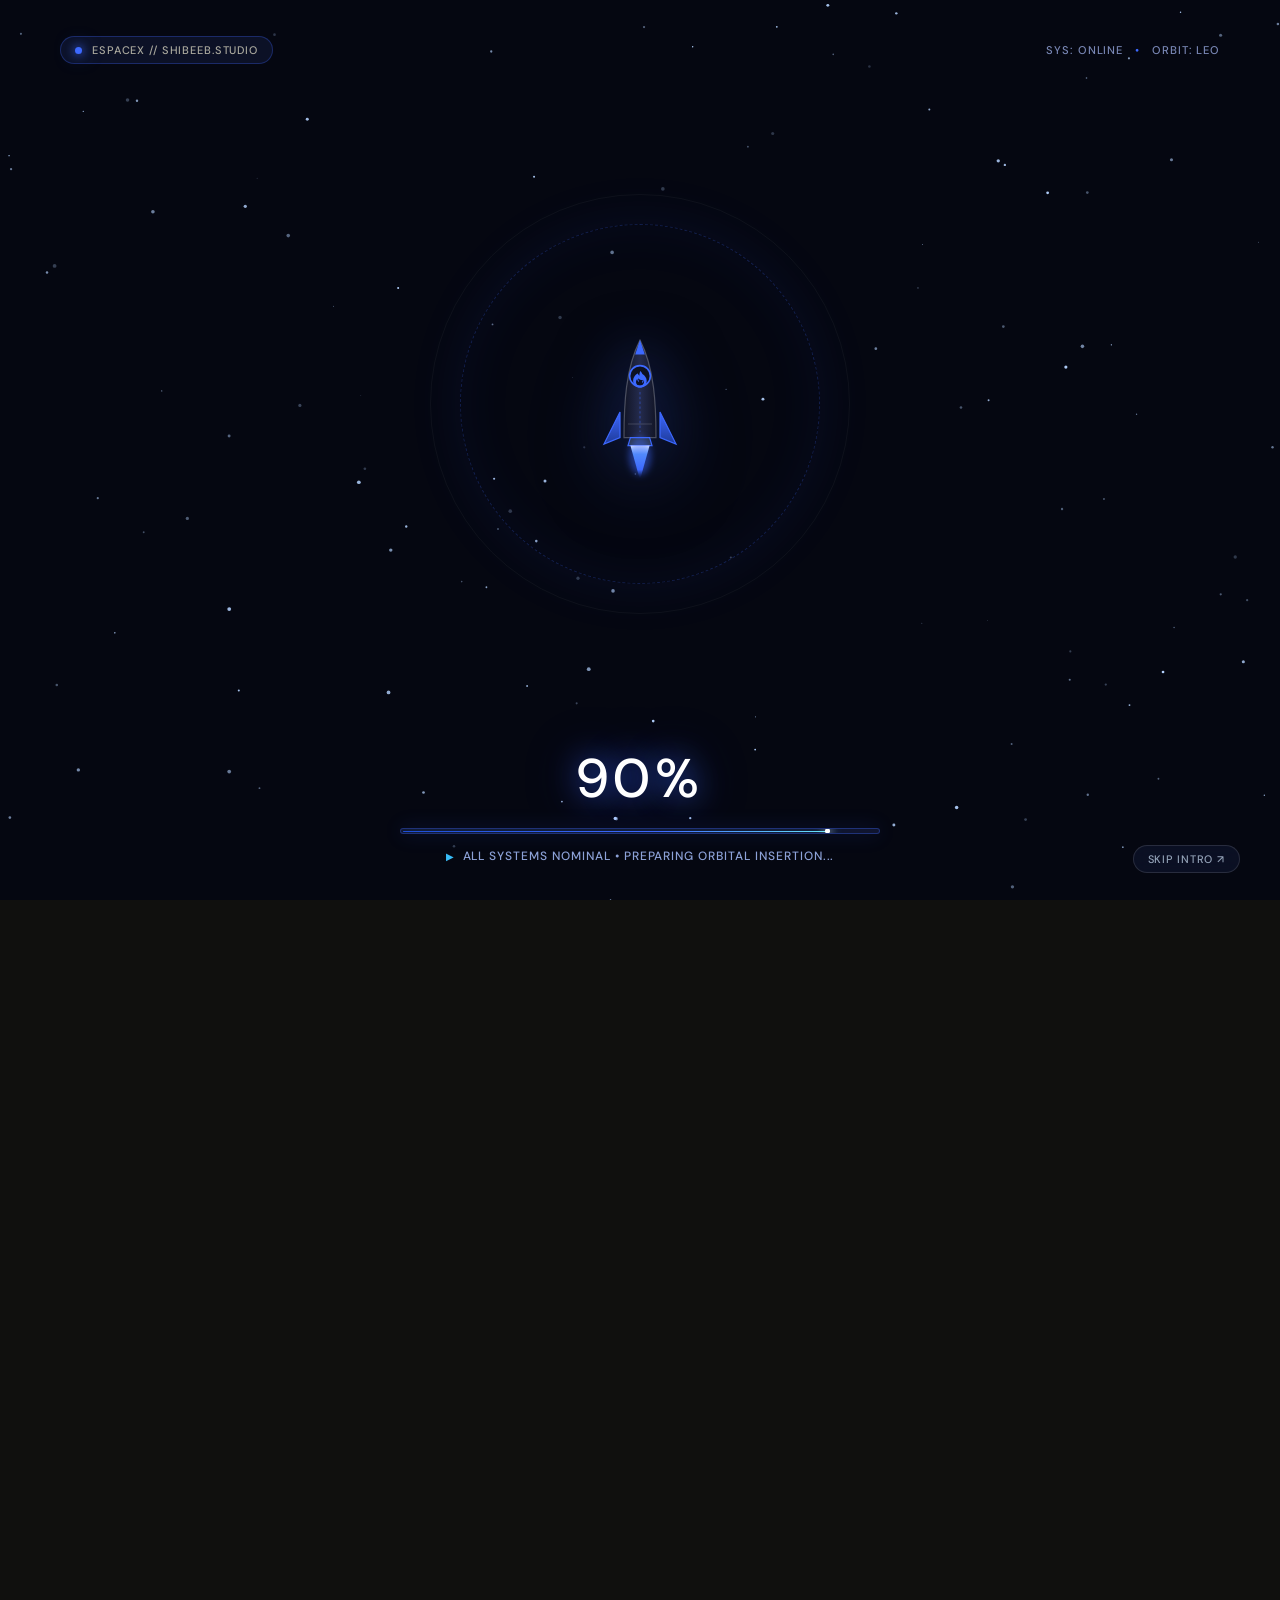
==== commit a64d8d96: "fix: Add shibi.mp4 card to projects page and add spacious wrap padding to showreel section to clear " ====
--- a/projects/index.html
+++ b/projects/index.html
@@ -298,11 +298,11 @@
       <div class="xfolio-filter-bar" role="tablist" aria-label="Filter projects by category">
         <button type="button" class="xfolio-filter-pill active" data-filter="all">
           <span>All Works</span>
-          <span class="pill-count">42</span>
+          <span class="pill-count">47</span>
         </button>
         <button type="button" class="xfolio-filter-pill" data-filter="ads">
           <span>Commercial &amp; Ads</span>
-          <span class="pill-count">19</span>
+          <span class="pill-count">23</span>
         </button>
         <button type="button" class="xfolio-filter-pill" data-filter="educraft">
           <span>3D &amp; Educraft</span>
@@ -314,7 +314,7 @@
         </button>
         <button type="button" class="xfolio-filter-pill" data-filter="motion">
           <span>Motion &amp; Video</span>
-          <span class="pill-count">4</span>
+          <span class="pill-count">5</span>
         </button>
       </div>
 
@@ -433,6 +433,35 @@
           </div>
         </article>
 
+        
+        <!-- Project 5: Shibi — Cinematic Kinetic Brand Film -->
+        <article class="portfolio-two__single" data-category="motion" data-index="4" data-src="assets/images/posters/shibi-motion-thumb.jpg" data-video-src="assets/videos/shibi.mp4" data-title="Shibi — Cinematic Kinetic Brand Film" data-badge="MOTION FILM · 00:40" data-desc="Dynamic camera staging, kinetic pacing &amp; atmospheric composite passes">
+          <div class="thumb" tabindex="0" role="button" aria-label="View Shibi — Cinematic Kinetic Brand Film">
+            <div class="img-wrap">
+              <img src="assets/images/posters/shibi-motion-thumb.jpg" alt="Shibi — Cinematic Kinetic Brand Film" loading="lazy">
+            </div>
+            <div class="video-indicator-badge">
+              <svg viewBox="0 0 24 24" width="12" height="12" fill="currentColor"><polygon points="6 4 20 12 6 20 6 4"/></svg>
+              <span>VIDEO</span>
+            </div>
+            <div class="btn-wrap" aria-hidden="true">
+              <div class="circle-btn">
+                <svg class="circle-icon" viewBox="0 0 24 24" width="26" height="26" fill="currentColor" aria-hidden="true"><polygon points="6 4 20 12 6 20 6 4"/></svg>
+                <span>WATCH FILM</span>
+              </div>
+            </div>
+          </div>
+          <div class="content">
+            <div class="content-title-box">
+              <h4><a href="javascript:void(0)">Shibi — Cinematic Kinetic Brand Film</a></h4>
+              <p class="content-desc">Dynamic camera staging, kinetic pacing &amp; atmospheric composite passes</p>
+            </div>
+            <div class="tags">
+              <span class="tag-pill">MOTION FILM</span>
+            </div>
+          </div>
+        </article>
+
         <!-- Project 5: YAS Sports — Footwear Promo -->
         <article class="portfolio-two__single" data-category="ads" data-index="4" data-src="assets/images/posters/yas-sports-shoes-promo.jpg"  data-title="YAS Sports — Footwear Promo" data-badge="COMMERCIAL AD" data-desc="Social campaign · 3D product pedestal staging">
           <div class="thumb" tabindex="0" role="button" aria-label="View YAS Sports — Footwear Promo">
@@ -1383,6 +1412,103 @@
             </div>
           </div>
         </article>
+      
+        <!-- Project: Jalamithra Parachute Air-Drop -->
+        <article class="portfolio-two__single" data-category="ads" data-src="assets/images/posters/jalamithra-airdrop-parachute-campaign.jpg" data-title="Jalamithra — Parachute Air-Drop Launch" data-badge="COMMERCIAL AD" data-desc="Creative skydiving air-drop concept poster announcing Jalamithra arrival in Kodakkad">
+          <div class="thumb" tabindex="0" role="button" aria-label="View Jalamithra — Parachute Air-Drop Launch">
+            <div class="img-wrap">
+              <img src="assets/images/posters/jalamithra-airdrop-parachute-campaign.jpg" alt="Jalamithra — Parachute Air-Drop Launch" loading="lazy">
+            </div>
+            <div class="btn-wrap" aria-hidden="true">
+              <div class="circle-btn">
+                <svg class="circle-icon" viewBox="0 0 24 24" width="26" height="26" fill="none" stroke="currentColor" stroke-width="2.5" aria-hidden="true"><path d="M7 17L17 7M7 7h10v10"/></svg>
+                <span>VIEW DETAILS</span>
+              </div>
+            </div>
+          </div>
+          <div class="content">
+            <div class="content-title-box">
+              <h4><a href="javascript:void(0)">Jalamithra — Parachute Air-Drop Launch</a></h4>
+              <p class="content-desc">Creative skydiving air-drop concept poster • Kodakkad arrival</p>
+            </div>
+            <div class="tags">
+              <span class="tag-pill">COMMERCIAL AD</span>
+            </div>
+          </div>
+        </article>
+
+        <!-- Project: Jalamithra Water Purity Split -->
+        <article class="portfolio-two__single" data-category="ads" data-src="assets/images/posters/jalamithra-water-taste-purity-split.jpg" data-title="Jalamithra — Water Purity Split Comparison" data-badge="PRODUCT AD" data-desc="Dynamic half-and-half comparison visual contrasting contaminated water with pristine pure hydration">
+          <div class="thumb" tabindex="0" role="button" aria-label="View Jalamithra — Water Purity Split Comparison">
+            <div class="img-wrap">
+              <img src="assets/images/posters/jalamithra-water-taste-purity-split.jpg" alt="Jalamithra — Water Purity Split Comparison" loading="lazy">
+            </div>
+            <div class="btn-wrap" aria-hidden="true">
+              <div class="circle-btn">
+                <svg class="circle-icon" viewBox="0 0 24 24" width="26" height="26" fill="none" stroke="currentColor" stroke-width="2.5" aria-hidden="true"><path d="M7 17L17 7M7 7h10v10"/></svg>
+                <span>VIEW DETAILS</span>
+              </div>
+            </div>
+          </div>
+          <div class="content">
+            <div class="content-title-box">
+              <h4><a href="javascript:void(0)">Jalamithra — Water Purity Split Comparison</a></h4>
+              <p class="content-desc">Before &amp; after comparison • Pure natural hydration contrast</p>
+            </div>
+            <div class="tags">
+              <span class="tag-pill">PRODUCT AD</span>
+            </div>
+          </div>
+        </article>
+
+        <!-- Project: Jalamithra Rooftop Water Staging -->
+        <article class="portfolio-two__single" data-category="ads" data-src="assets/images/posters/jalamithra-rooftop-water-filter.jpg" data-title="Jalamithra — Rooftop Natural Water Filter" data-badge="COMMERCIAL AD" data-desc="Monolithic 3D rooftop staging of natural green filtration cylinders beside domestic water tanks">
+          <div class="thumb" tabindex="0" role="button" aria-label="View Jalamithra — Rooftop Natural Water Filter">
+            <div class="img-wrap">
+              <img src="assets/images/posters/jalamithra-rooftop-water-filter.jpg" alt="Jalamithra — Rooftop Natural Water Filter" loading="lazy">
+            </div>
+            <div class="btn-wrap" aria-hidden="true">
+              <div class="circle-btn">
+                <svg class="circle-icon" viewBox="0 0 24 24" width="26" height="26" fill="none" stroke="currentColor" stroke-width="2.5" aria-hidden="true"><path d="M7 17L17 7M7 7h10v10"/></svg>
+                <span>VIEW DETAILS</span>
+              </div>
+            </div>
+          </div>
+          <div class="content">
+            <div class="content-title-box">
+              <h4><a href="javascript:void(0)">Jalamithra — Rooftop Natural Water Filter</a></h4>
+              <p class="content-desc">Architectural rooftop staging • Domestic water tank installation</p>
+            </div>
+            <div class="tags">
+              <span class="tag-pill">COMMERCIAL AD</span>
+            </div>
+          </div>
+        </article>
+
+        <!-- Project: Jalamithra Blue Cylinder Filtration -->
+        <article class="portfolio-two__single" data-category="ads" data-src="assets/images/posters/jalamithra-blue-cylinder-purification.jpg" data-title="Jalamithra — Blue Cylinder Filtration Lineup" data-badge="PRODUCT AD" data-desc="Clean water purification poster featuring blue 14x65 commercial filter cylinders &amp; herbal infusion">
+          <div class="thumb" tabindex="0" role="button" aria-label="View Jalamithra — Blue Cylinder Filtration Lineup">
+            <div class="img-wrap">
+              <img src="assets/images/posters/jalamithra-blue-cylinder-purification.jpg" alt="Jalamithra — Blue Cylinder Filtration Lineup" loading="lazy">
+            </div>
+            <div class="btn-wrap" aria-hidden="true">
+              <div class="circle-btn">
+                <svg class="circle-icon" viewBox="0 0 24 24" width="26" height="26" fill="none" stroke="currentColor" stroke-width="2.5" aria-hidden="true"><path d="M7 17L17 7M7 7h10v10"/></svg>
+                <span>VIEW DETAILS</span>
+              </div>
+            </div>
+          </div>
+          <div class="content">
+            <div class="content-title-box">
+              <h4><a href="javascript:void(0)">Jalamithra — Blue Cylinder Filtration Lineup</a></h4>
+              <p class="content-desc">Natural wood purification • 14x65 blue cylinder commercial series</p>
+            </div>
+            <div class="tags">
+              <span class="tag-pill">PRODUCT AD</span>
+            </div>
+          </div>
+        </article>
+
       </div>
 
       <!-- Xfolio Pagination Controls -->
@@ -1391,7 +1517,7 @@
           <!-- Dynamically populated by assets/js/xfolio-projects.js -->
         </ul>
         <div class="xfolio-pagination-info">
-          SHOWING <span id="xfolioPageRange">1–8</span> OF <span id="xfolioTotalCount">48</span> WORKS
+          SHOWING <span id="xfolioPageRange">1–8</span> OF <span id="xfolioTotalCount">47</span> WORKS
         </div>
       </div>
     </section>
